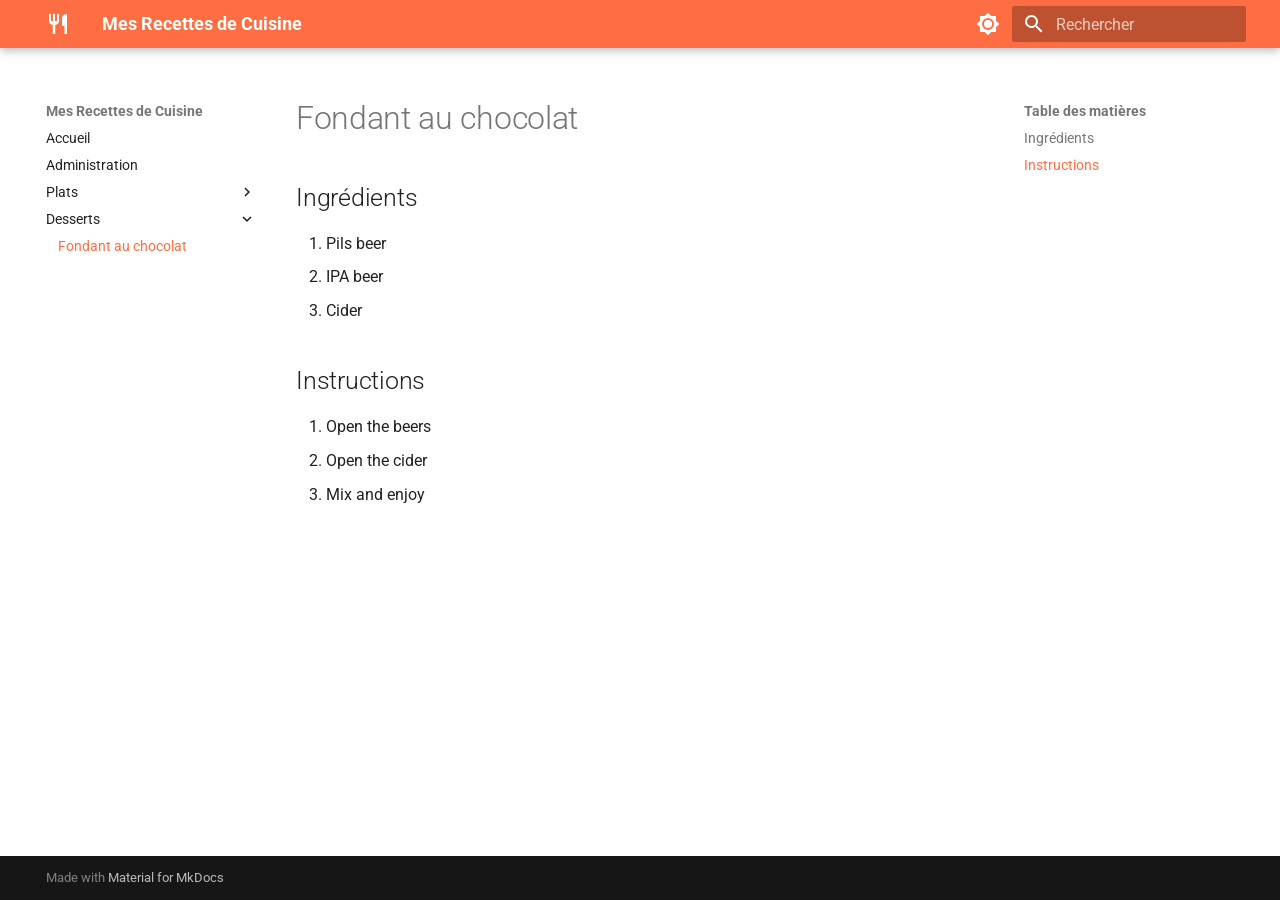
==== desserts/fondant/index.html @ 7e7dde34 "Deployed 4c33e9b with MkDocs version: 1.6.1" ====
<!doctype html>
<html lang="fr" class="no-js">
  <head>
    
      <meta charset="utf-8">
      <meta name="viewport" content="width=device-width,initial-scale=1">
      
      
      
      
        <link rel="prev" href="../../plats/poulet-curry/">
      
      
      
        
      
      
      <link rel="icon" href="../../assets/images/nomega_logo_small.png">
      <meta name="generator" content="mkdocs-1.6.1, mkdocs-material-9.7.1">
    
    
      
        <title>Fondant au chocolat - Mes Recettes de Cuisine</title>
      
    
    
      <link rel="stylesheet" href="../../assets/stylesheets/main.484c7ddc.min.css">
      
        
        <link rel="stylesheet" href="../../assets/stylesheets/palette.ab4e12ef.min.css">
      
      


    
    
      
    
    
      
        
        
        <link rel="preconnect" href="https://fonts.gstatic.com" crossorigin>
        <link rel="stylesheet" href="https://fonts.googleapis.com/css?family=Roboto:300,300i,400,400i,700,700i%7CRoboto+Mono:400,400i,700,700i&display=fallback">
        <style>:root{--md-text-font:"Roboto";--md-code-font:"Roboto Mono"}</style>
      
    
    
    <script>__md_scope=new URL("../..",location),__md_hash=e=>[...e].reduce(((e,_)=>(e<<5)-e+_.charCodeAt(0)),0),__md_get=(e,_=localStorage,t=__md_scope)=>JSON.parse(_.getItem(t.pathname+"."+e)),__md_set=(e,_,t=localStorage,a=__md_scope)=>{try{t.setItem(a.pathname+"."+e,JSON.stringify(_))}catch(e){}}</script>
    
      

    
    
  <link rel="apple-touch-icon" href="../../assets/images/nomega_logo_small.png">

  </head>
  
  
    
    
      
    
    
    
    
    <body dir="ltr" data-md-color-scheme="default" data-md-color-primary="deep-orange" data-md-color-accent="orange">
  
    
    <input class="md-toggle" data-md-toggle="drawer" type="checkbox" id="__drawer" autocomplete="off">
    <input class="md-toggle" data-md-toggle="search" type="checkbox" id="__search" autocomplete="off">
    <label class="md-overlay" for="__drawer"></label>
    <div data-md-component="skip">
      
        
        <a href="#fondant-au-chocolat" class="md-skip">
          Aller au contenu
        </a>
      
    </div>
    <div data-md-component="announce">
      
    </div>
    
    
      

  

<header class="md-header md-header--shadow" data-md-component="header">
  <nav class="md-header__inner md-grid" aria-label="En-tête">
    <a href="../.." title="Mes Recettes de Cuisine" class="md-header__button md-logo" aria-label="Mes Recettes de Cuisine" data-md-component="logo">
      
  
  <svg xmlns="http://www.w3.org/2000/svg" viewBox="0 0 24 24"><path d="M11 9H9V2H7v7H5V2H3v7c0 2.12 1.66 3.84 3.75 3.97V22h2.5v-9.03C11.34 12.84 13 11.12 13 9V2h-2zm5-3v8h2.5v8H21V2c-2.76 0-5 2.24-5 4"/></svg>

    </a>
    <label class="md-header__button md-icon" for="__drawer">
      
      <svg xmlns="http://www.w3.org/2000/svg" viewBox="0 0 24 24"><path d="M3 6h18v2H3zm0 5h18v2H3zm0 5h18v2H3z"/></svg>
    </label>
    <div class="md-header__title" data-md-component="header-title">
      <div class="md-header__ellipsis">
        <div class="md-header__topic">
          <span class="md-ellipsis">
            Mes Recettes de Cuisine
          </span>
        </div>
        <div class="md-header__topic" data-md-component="header-topic">
          <span class="md-ellipsis">
            
              Fondant au chocolat
            
          </span>
        </div>
      </div>
    </div>
    
      
        <form class="md-header__option" data-md-component="palette">
  
    
    
    
    <input class="md-option" data-md-color-media="(prefers-color-scheme: light)" data-md-color-scheme="default" data-md-color-primary="deep-orange" data-md-color-accent="orange"  aria-label="Passer au mode sombre"  type="radio" name="__palette" id="__palette_0">
    
      <label class="md-header__button md-icon" title="Passer au mode sombre" for="__palette_1" hidden>
        <svg xmlns="http://www.w3.org/2000/svg" viewBox="0 0 24 24"><path d="M12 8a4 4 0 0 0-4 4 4 4 0 0 0 4 4 4 4 0 0 0 4-4 4 4 0 0 0-4-4m0 10a6 6 0 0 1-6-6 6 6 0 0 1 6-6 6 6 0 0 1 6 6 6 6 0 0 1-6 6m8-9.31V4h-4.69L12 .69 8.69 4H4v4.69L.69 12 4 15.31V20h4.69L12 23.31 15.31 20H20v-4.69L23.31 12z"/></svg>
      </label>
    
  
    
    
    
    <input class="md-option" data-md-color-media="(prefers-color-scheme: dark)" data-md-color-scheme="slate" data-md-color-primary="deep-orange" data-md-color-accent="orange"  aria-label="Passer au mode clair"  type="radio" name="__palette" id="__palette_1">
    
      <label class="md-header__button md-icon" title="Passer au mode clair" for="__palette_0" hidden>
        <svg xmlns="http://www.w3.org/2000/svg" viewBox="0 0 24 24"><path d="M12 18c-.89 0-1.74-.2-2.5-.55C11.56 16.5 13 14.42 13 12s-1.44-4.5-3.5-5.45C10.26 6.2 11.11 6 12 6a6 6 0 0 1 6 6 6 6 0 0 1-6 6m8-9.31V4h-4.69L12 .69 8.69 4H4v4.69L.69 12 4 15.31V20h4.69L12 23.31 15.31 20H20v-4.69L23.31 12z"/></svg>
      </label>
    
  
</form>
      
    
    
      <script>var palette=__md_get("__palette");if(palette&&palette.color){if("(prefers-color-scheme)"===palette.color.media){var media=matchMedia("(prefers-color-scheme: light)"),input=document.querySelector(media.matches?"[data-md-color-media='(prefers-color-scheme: light)']":"[data-md-color-media='(prefers-color-scheme: dark)']");palette.color.media=input.getAttribute("data-md-color-media"),palette.color.scheme=input.getAttribute("data-md-color-scheme"),palette.color.primary=input.getAttribute("data-md-color-primary"),palette.color.accent=input.getAttribute("data-md-color-accent")}for(var[key,value]of Object.entries(palette.color))document.body.setAttribute("data-md-color-"+key,value)}</script>
    
    
    
      
      
        <label class="md-header__button md-icon" for="__search">
          
          <svg xmlns="http://www.w3.org/2000/svg" viewBox="0 0 24 24"><path d="M9.5 3A6.5 6.5 0 0 1 16 9.5c0 1.61-.59 3.09-1.56 4.23l.27.27h.79l5 5-1.5 1.5-5-5v-.79l-.27-.27A6.52 6.52 0 0 1 9.5 16 6.5 6.5 0 0 1 3 9.5 6.5 6.5 0 0 1 9.5 3m0 2C7 5 5 7 5 9.5S7 14 9.5 14 14 12 14 9.5 12 5 9.5 5"/></svg>
        </label>
        <div class="md-search" data-md-component="search" role="dialog">
  <label class="md-search__overlay" for="__search"></label>
  <div class="md-search__inner" role="search">
    <form class="md-search__form" name="search">
      <input type="text" class="md-search__input" name="query" aria-label="Rechercher" placeholder="Rechercher" autocapitalize="off" autocorrect="off" autocomplete="off" spellcheck="false" data-md-component="search-query" required>
      <label class="md-search__icon md-icon" for="__search">
        
        <svg xmlns="http://www.w3.org/2000/svg" viewBox="0 0 24 24"><path d="M9.5 3A6.5 6.5 0 0 1 16 9.5c0 1.61-.59 3.09-1.56 4.23l.27.27h.79l5 5-1.5 1.5-5-5v-.79l-.27-.27A6.52 6.52 0 0 1 9.5 16 6.5 6.5 0 0 1 3 9.5 6.5 6.5 0 0 1 9.5 3m0 2C7 5 5 7 5 9.5S7 14 9.5 14 14 12 14 9.5 12 5 9.5 5"/></svg>
        
        <svg xmlns="http://www.w3.org/2000/svg" viewBox="0 0 24 24"><path d="M20 11v2H8l5.5 5.5-1.42 1.42L4.16 12l7.92-7.92L13.5 5.5 8 11z"/></svg>
      </label>
      <nav class="md-search__options" aria-label="Recherche">
        
        <button type="reset" class="md-search__icon md-icon" title="Effacer" aria-label="Effacer" tabindex="-1">
          
          <svg xmlns="http://www.w3.org/2000/svg" viewBox="0 0 24 24"><path d="M19 6.41 17.59 5 12 10.59 6.41 5 5 6.41 10.59 12 5 17.59 6.41 19 12 13.41 17.59 19 19 17.59 13.41 12z"/></svg>
        </button>
      </nav>
      
    </form>
    <div class="md-search__output">
      <div class="md-search__scrollwrap" tabindex="0" data-md-scrollfix>
        <div class="md-search-result" data-md-component="search-result">
          <div class="md-search-result__meta">
            Initialisation de la recherche
          </div>
          <ol class="md-search-result__list" role="presentation"></ol>
        </div>
      </div>
    </div>
  </div>
</div>
      
    
    
  </nav>
  
</header>
    
    <div class="md-container" data-md-component="container">
      
      
        
          
        
      
      <main class="md-main" data-md-component="main">
        <div class="md-main__inner md-grid">
          
            
              
              <div class="md-sidebar md-sidebar--primary" data-md-component="sidebar" data-md-type="navigation" >
                <div class="md-sidebar__scrollwrap">
                  <div class="md-sidebar__inner">
                    



<nav class="md-nav md-nav--primary" aria-label="Navigation" data-md-level="0">
  <label class="md-nav__title" for="__drawer">
    <a href="../.." title="Mes Recettes de Cuisine" class="md-nav__button md-logo" aria-label="Mes Recettes de Cuisine" data-md-component="logo">
      
  
  <svg xmlns="http://www.w3.org/2000/svg" viewBox="0 0 24 24"><path d="M11 9H9V2H7v7H5V2H3v7c0 2.12 1.66 3.84 3.75 3.97V22h2.5v-9.03C11.34 12.84 13 11.12 13 9V2h-2zm5-3v8h2.5v8H21V2c-2.76 0-5 2.24-5 4"/></svg>

    </a>
    Mes Recettes de Cuisine
  </label>
  
  <ul class="md-nav__list" data-md-scrollfix>
    
      
      
  
  
  
  
    <li class="md-nav__item">
      <a href="../.." class="md-nav__link">
        
  
  
  <span class="md-ellipsis">
    
  
    Accueil
  

    
  </span>
  
  

      </a>
    </li>
  

    
      
      
  
  
  
  
    <li class="md-nav__item">
      <a href="../../assets/admin/index.html" class="md-nav__link">
        
  
  
  <span class="md-ellipsis">
    
  
    Administration
  

    
  </span>
  
  

      </a>
    </li>
  

    
      
      
  
  
  
  
    
    
    
    
    
    <li class="md-nav__item md-nav__item--nested">
      
        
        
        <input class="md-nav__toggle md-toggle " type="checkbox" id="__nav_3" >
        
          
          <label class="md-nav__link" for="__nav_3" id="__nav_3_label" tabindex="0">
            
  
  
  <span class="md-ellipsis">
    
  
    Plats
  

    
  </span>
  
  

            <span class="md-nav__icon md-icon"></span>
          </label>
        
        <nav class="md-nav" data-md-level="1" aria-labelledby="__nav_3_label" aria-expanded="false">
          <label class="md-nav__title" for="__nav_3">
            <span class="md-nav__icon md-icon"></span>
            
  
    Plats
  

          </label>
          <ul class="md-nav__list" data-md-scrollfix>
            
              
                
  
  
  
  
    <li class="md-nav__item">
      <a href="../../plats/poulet-curry/" class="md-nav__link">
        
  
  
  <span class="md-ellipsis">
    
  
    Poulet au curry
  

    
  </span>
  
  

      </a>
    </li>
  

              
            
          </ul>
        </nav>
      
    </li>
  

    
      
      
  
  
    
  
  
  
    
    
    
    
    
    <li class="md-nav__item md-nav__item--active md-nav__item--nested">
      
        
        
        <input class="md-nav__toggle md-toggle " type="checkbox" id="__nav_4" checked>
        
          
          <label class="md-nav__link" for="__nav_4" id="__nav_4_label" tabindex="0">
            
  
  
  <span class="md-ellipsis">
    
  
    Desserts
  

    
  </span>
  
  

            <span class="md-nav__icon md-icon"></span>
          </label>
        
        <nav class="md-nav" data-md-level="1" aria-labelledby="__nav_4_label" aria-expanded="true">
          <label class="md-nav__title" for="__nav_4">
            <span class="md-nav__icon md-icon"></span>
            
  
    Desserts
  

          </label>
          <ul class="md-nav__list" data-md-scrollfix>
            
              
                
  
  
    
  
  
  
    <li class="md-nav__item md-nav__item--active">
      
      <input class="md-nav__toggle md-toggle" type="checkbox" id="__toc">
      
      
        
      
      
        <label class="md-nav__link md-nav__link--active" for="__toc">
          
  
  
  <span class="md-ellipsis">
    
  
    Fondant au chocolat
  

    
  </span>
  
  

          <span class="md-nav__icon md-icon"></span>
        </label>
      
      <a href="./" class="md-nav__link md-nav__link--active">
        
  
  
  <span class="md-ellipsis">
    
  
    Fondant au chocolat
  

    
  </span>
  
  

      </a>
      
        

<nav class="md-nav md-nav--secondary" aria-label="Table des matières">
  
  
  
    
  
  
    <label class="md-nav__title" for="__toc">
      <span class="md-nav__icon md-icon"></span>
      Table des matières
    </label>
    <ul class="md-nav__list" data-md-component="toc" data-md-scrollfix>
      
        <li class="md-nav__item">
  <a href="#ingredients" class="md-nav__link">
    <span class="md-ellipsis">
      
        Ingrédients
      
    </span>
  </a>
  
</li>
      
        <li class="md-nav__item">
  <a href="#instructions" class="md-nav__link">
    <span class="md-ellipsis">
      
        Instructions
      
    </span>
  </a>
  
</li>
      
    </ul>
  
</nav>
      
    </li>
  

              
            
          </ul>
        </nav>
      
    </li>
  

    
  </ul>
</nav>
                  </div>
                </div>
              </div>
            
            
              
              <div class="md-sidebar md-sidebar--secondary" data-md-component="sidebar" data-md-type="toc" >
                <div class="md-sidebar__scrollwrap">
                  <div class="md-sidebar__inner">
                    

<nav class="md-nav md-nav--secondary" aria-label="Table des matières">
  
  
  
    
  
  
    <label class="md-nav__title" for="__toc">
      <span class="md-nav__icon md-icon"></span>
      Table des matières
    </label>
    <ul class="md-nav__list" data-md-component="toc" data-md-scrollfix>
      
        <li class="md-nav__item">
  <a href="#ingredients" class="md-nav__link">
    <span class="md-ellipsis">
      
        Ingrédients
      
    </span>
  </a>
  
</li>
      
        <li class="md-nav__item">
  <a href="#instructions" class="md-nav__link">
    <span class="md-ellipsis">
      
        Instructions
      
    </span>
  </a>
  
</li>
      
    </ul>
  
</nav>
                  </div>
                </div>
              </div>
            
          
          
            <div class="md-content" data-md-component="content">
              
              <article class="md-content__inner md-typeset">
                
                  



<h1 id="fondant-au-chocolat">Fondant au chocolat</h1>
<h2 id="ingredients">Ingrédients</h2>
<ol>
<li>Pils beer</li>
<li>IPA beer</li>
<li>Cider</li>
</ol>
<h2 id="instructions">Instructions</h2>
<ol>
<li>Open the beers</li>
<li>Open the cider</li>
<li>Mix and enjoy</li>
</ol>












                
              </article>
            </div>
          
          
<script>var target=document.getElementById(location.hash.slice(1));target&&target.name&&(target.checked=target.name.startsWith("__tabbed_"))</script>
        </div>
        
      </main>
      
        <footer class="md-footer">
  
  <div class="md-footer-meta md-typeset">
    <div class="md-footer-meta__inner md-grid">
      <div class="md-copyright">
  
  
    Made with
    <a href="https://squidfunk.github.io/mkdocs-material/" target="_blank" rel="noopener">
      Material for MkDocs
    </a>
  
</div>
      
    </div>
  </div>
</footer>
      
    </div>
    <div class="md-dialog" data-md-component="dialog">
      <div class="md-dialog__inner md-typeset"></div>
    </div>
    
    
    
      
      
      <script id="__config" type="application/json">{"annotate": null, "base": "../..", "features": [], "search": "../../assets/javascripts/workers/search.2c215733.min.js", "tags": null, "translations": {"clipboard.copied": "Copi\u00e9 dans le presse-papier", "clipboard.copy": "Copier dans le presse-papier", "search.result.more.one": "1 de plus sur cette page", "search.result.more.other": "# de plus sur cette page", "search.result.none": "Aucun document trouv\u00e9", "search.result.one": "1 document trouv\u00e9", "search.result.other": "# documents trouv\u00e9s", "search.result.placeholder": "Taper pour d\u00e9marrer la recherche", "search.result.term.missing": "Non trouv\u00e9", "select.version": "S\u00e9lectionner la version"}, "version": null}</script>
    
    
      <script src="../../assets/javascripts/bundle.79ae519e.min.js"></script>
      
    
  </body>
</html>
---- assets/stylesheets/main.484c7ddc.min.css ----
@charset "UTF-8";html{-webkit-text-size-adjust:none;-moz-text-size-adjust:none;text-size-adjust:none;box-sizing:border-box}*,:after,:before{box-sizing:inherit}@media (prefers-reduced-motion){*,:after,:before{transition:none!important}}body{margin:0}a,button,input,label{-webkit-tap-highlight-color:transparent}a{color:inherit;text-decoration:none}hr{border:0;box-sizing:initial;display:block;height:.05rem;overflow:visible;padding:0}small{font-size:80%}sub,sup{line-height:1em}img{border-style:none}table{border-collapse:initial;border-spacing:0}td,th{font-weight:400;vertical-align:top}button{background:#0000;border:0;font-family:inherit;font-size:inherit;margin:0;padding:0}input{border:0;outline:none}:root{--md-primary-fg-color:#4051b5;--md-primary-fg-color--light:#5d6cc0;--md-primary-fg-color--dark:#303fa1;--md-primary-bg-color:#fff;--md-primary-bg-color--light:#ffffffb3;--md-accent-fg-color:#526cfe;--md-accent-fg-color--transparent:#526cfe1a;--md-accent-bg-color:#fff;--md-accent-bg-color--light:#ffffffb3}[data-md-color-scheme=default]{color-scheme:light}[data-md-color-scheme=default] img[src$="#gh-dark-mode-only"],[data-md-color-scheme=default] img[src$="#only-dark"]{display:none}:root,[data-md-color-scheme=default]{--md-hue:225deg;--md-default-fg-color:#000000de;--md-default-fg-color--light:#0000008a;--md-default-fg-color--lighter:#00000052;--md-default-fg-color--lightest:#00000012;--md-default-bg-color:#fff;--md-default-bg-color--light:#ffffffb3;--md-default-bg-color--lighter:#ffffff4d;--md-default-bg-color--lightest:#ffffff1f;--md-code-fg-color:#36464e;--md-code-bg-color:#f5f5f5;--md-code-bg-color--light:#f5f5f5b3;--md-code-bg-color--lighter:#f5f5f54d;--md-code-hl-color:#4287ff;--md-code-hl-color--light:#4287ff1a;--md-code-hl-number-color:#d52a2a;--md-code-hl-special-color:#db1457;--md-code-hl-function-color:#a846b9;--md-code-hl-constant-color:#6e59d9;--md-code-hl-keyword-color:#3f6ec6;--md-code-hl-string-color:#1c7d4d;--md-code-hl-name-color:var(--md-code-fg-color);--md-code-hl-operator-color:var(--md-default-fg-color--light);--md-code-hl-punctuation-color:var(--md-default-fg-color--light);--md-code-hl-comment-color:var(--md-default-fg-color--light);--md-code-hl-generic-color:var(--md-default-fg-color--light);--md-code-hl-variable-color:var(--md-default-fg-color--light);--md-typeset-color:var(--md-default-fg-color);--md-typeset-a-color:var(--md-primary-fg-color);--md-typeset-del-color:#f5503d26;--md-typeset-ins-color:#0bd57026;--md-typeset-kbd-color:#fafafa;--md-typeset-kbd-accent-color:#fff;--md-typeset-kbd-border-color:#b8b8b8;--md-typeset-mark-color:#ffff0080;--md-typeset-table-color:#0000001f;--md-typeset-table-color--light:rgba(0,0,0,.035);--md-admonition-fg-color:var(--md-default-fg-color);--md-admonition-bg-color:var(--md-default-bg-color);--md-warning-fg-color:#000000de;--md-warning-bg-color:#ff9;--md-footer-fg-color:#fff;--md-footer-fg-color--light:#ffffffb3;--md-footer-fg-color--lighter:#ffffff73;--md-footer-bg-color:#000000de;--md-footer-bg-color--dark:#00000052;--md-shadow-z1:0 0.2rem 0.5rem #0000000d,0 0 0.05rem #0000001a;--md-shadow-z2:0 0.2rem 0.5rem #0000001a,0 0 0.05rem #00000040;--md-shadow-z3:0 0.2rem 0.5rem #0003,0 0 0.05rem #00000059}.md-icon svg{fill:currentcolor;display:block;height:1.2rem;width:1.2rem}body{-webkit-font-smoothing:antialiased;-moz-osx-font-smoothing:grayscale;--md-text-font-family:var(--md-text-font,_),-apple-system,BlinkMacSystemFont,Helvetica,Arial,sans-serif;--md-code-font-family:var(--md-code-font,_),SFMono-Regular,Consolas,Menlo,monospace}aside,body,input{font-feature-settings:"kern","liga";color:var(--md-typeset-color);font-family:var(--md-text-font-family)}code,kbd,pre{font-feature-settings:"kern";font-family:var(--md-code-font-family)}:root{--md-typeset-table-sort-icon:url('data:image/svg+xml;charset=utf-8,<svg xmlns="http://www.w3.org/2000/svg" viewBox="0 0 24 24"><path d="m18 21-4-4h3V7h-3l4-4 4 4h-3v10h3M2 19v-2h10v2M2 13v-2h7v2M2 7V5h4v2z"/></svg>');--md-typeset-table-sort-icon--asc:url('data:image/svg+xml;charset=utf-8,<svg xmlns="http://www.w3.org/2000/svg" viewBox="0 0 24 24"><path d="M19 17h3l-4 4-4-4h3V3h2M2 17h10v2H2M6 5v2H2V5m0 6h7v2H2z"/></svg>');--md-typeset-table-sort-icon--desc:url('data:image/svg+xml;charset=utf-8,<svg xmlns="http://www.w3.org/2000/svg" viewBox="0 0 24 24"><path d="M19 7h3l-4-4-4 4h3v14h2M2 17h10v2H2M6 5v2H2V5m0 6h7v2H2z"/></svg>')}.md-typeset{-webkit-print-color-adjust:exact;color-adjust:exact;font-size:.8rem;line-height:1.6;overflow-wrap:break-word}@media print{.md-typeset{font-size:.68rem}}.md-typeset blockquote,.md-typeset dl,.md-typeset figure,.md-typeset ol,.md-typeset pre,.md-typeset ul{margin-bottom:1em;margin-top:1em}.md-typeset h1{color:var(--md-default-fg-color--light);font-size:2em;line-height:1.3;margin:0 0 1.25em}.md-typeset h1,.md-typeset h2{font-weight:300;letter-spacing:-.01em}.md-typeset h2{font-size:1.5625em;line-height:1.4;margin:1.6em 0 .64em}.md-typeset h3{font-size:1.25em;font-weight:400;letter-spacing:-.01em;line-height:1.5;margin:1.6em 0 .8em}.md-typeset h2+h3{margin-top:.8em}.md-typeset h4{font-weight:700;letter-spacing:-.01em;margin:1em 0}.md-typeset h5,.md-typeset h6{color:var(--md-default-fg-color--light);font-size:.8em;font-weight:700;letter-spacing:-.01em;margin:1.25em 0}.md-typeset h5{text-transform:uppercase}.md-typeset h5 code{text-transform:none}.md-typeset hr{border-bottom:.05rem solid var(--md-default-fg-color--lightest);display:flow-root;margin:1.5em 0}.md-typeset a{color:var(--md-typeset-a-color);word-break:break-word}.md-typeset a,.md-typeset a:before{transition:color 125ms}.md-typeset a:focus,.md-typeset a:hover{color:var(--md-accent-fg-color)}.md-typeset a:focus code,.md-typeset a:hover code{background-color:var(--md-accent-fg-color--transparent);color:var(--md-accent-fg-color)}.md-typeset a code{color:var(--md-typeset-a-color)}.md-typeset a.focus-visible{outline-color:var(--md-accent-fg-color);outline-offset:.2rem}.md-typeset code,.md-typeset kbd,.md-typeset pre{color:var(--md-code-fg-color);direction:ltr;font-variant-ligatures:none;transition:background-color 125ms}@media print{.md-typeset code,.md-typeset kbd,.md-typeset pre{white-space:pre-wrap}}.md-typeset code{background-color:var(--md-code-bg-color);border-radius:.1rem;-webkit-box-decoration-break:clone;box-decoration-break:clone;font-size:.85em;padding:0 .2941176471em;transition:color 125ms,background-color 125ms;word-break:break-word}.md-typeset code:not(.focus-visible){-webkit-tap-highlight-color:transparent;outline:none}.md-typeset pre{display:flow-root;line-height:1.4;position:relative}.md-typeset pre>code{-webkit-box-decoration-break:slice;box-decoration-break:slice;box-shadow:none;display:block;margin:0;outline-color:var(--md-accent-fg-color);overflow:auto;padding:.7720588235em 1.1764705882em;scrollbar-color:var(--md-default-fg-color--lighter) #0000;scrollbar-width:thin;touch-action:auto;word-break:normal}.md-typeset pre>code:hover{scrollbar-color:var(--md-accent-fg-color) #0000}.md-typeset pre>code::-webkit-scrollbar{height:.2rem;width:.2rem}.md-typeset pre>code::-webkit-scrollbar-thumb{background-color:var(--md-default-fg-color--lighter)}.md-typeset pre>code::-webkit-scrollbar-thumb:hover{background-color:var(--md-accent-fg-color)}.md-typeset kbd{background-color:var(--md-typeset-kbd-color);border-radius:.1rem;box-shadow:0 .1rem 0 .05rem var(--md-typeset-kbd-border-color),0 .1rem 0 var(--md-typeset-kbd-border-color),0 -.1rem .2rem var(--md-typeset-kbd-accent-color) inset;color:var(--md-default-fg-color);display:inline-block;font-size:.75em;padding:0 .6666666667em;vertical-align:text-top;word-break:break-word}.md-typeset mark{background-color:var(--md-typeset-mark-color);-webkit-box-decoration-break:clone;box-decoration-break:clone;color:inherit;word-break:break-word}.md-typeset abbr{cursor:help;text-decoration:none}.md-typeset [data-preview],.md-typeset abbr{border-bottom:.05rem dotted var(--md-default-fg-color--light)}.md-typeset small{opacity:.75}[dir=ltr] .md-typeset sub,[dir=ltr] .md-typeset sup{margin-left:.078125em}[dir=rtl] .md-typeset sub,[dir=rtl] .md-typeset sup{margin-right:.078125em}[dir=ltr] .md-typeset blockquote{padding-left:.6rem}[dir=rtl] .md-typeset blockquote{padding-right:.6rem}[dir=ltr] .md-typeset blockquote{border-left:.2rem solid var(--md-default-fg-color--lighter)}[dir=rtl] .md-typeset blockquote{border-right:.2rem solid var(--md-default-fg-color--lighter)}.md-typeset blockquote{color:var(--md-default-fg-color--light);margin-left:0;margin-right:0}.md-typeset ul{list-style-type:disc}.md-typeset ul[type]{list-style-type:revert-layer}[dir=ltr] .md-typeset ol,[dir=ltr] .md-typeset ul{margin-left:.625em}[dir=rtl] .md-typeset ol,[dir=rtl] .md-typeset ul{margin-right:.625em}.md-typeset ol,.md-typeset ul{padding:0}.md-typeset ol:not([hidden]),.md-typeset ul:not([hidden]){display:flow-root}.md-typeset ol ol,.md-typeset ul ol{list-style-type:lower-alpha}.md-typeset ol ol ol,.md-typeset ul ol ol{list-style-type:lower-roman}.md-typeset ol ol ol ol,.md-typeset ul ol ol ol{list-style-type:upper-alpha}.md-typeset ol ol ol ol ol,.md-typeset ul ol ol ol ol{list-style-type:upper-roman}.md-typeset ol[type],.md-typeset ul[type]{list-style-type:revert-layer}[dir=ltr] .md-typeset ol li,[dir=ltr] .md-typeset ul li{margin-left:1.25em}[dir=rtl] .md-typeset ol li,[dir=rtl] .md-typeset ul li{margin-right:1.25em}.md-typeset ol li,.md-typeset ul li{margin-bottom:.5em}.md-typeset ol li blockquote,.md-typeset ol li p,.md-typeset ul li blockquote,.md-typeset ul li p{margin:.5em 0}.md-typeset ol li:last-child,.md-typeset ul li:last-child{margin-bottom:0}[dir=ltr] .md-typeset ol li ol,[dir=ltr] .md-typeset ol li ul,[dir=ltr] .md-typeset ul li ol,[dir=ltr] .md-typeset ul li ul{margin-left:.625em}[dir=rtl] .md-typeset ol li ol,[dir=rtl] .md-typeset ol li ul,[dir=rtl] .md-typeset ul li ol,[dir=rtl] .md-typeset ul li ul{margin-right:.625em}.md-typeset ol li ol,.md-typeset ol li ul,.md-typeset ul li ol,.md-typeset ul li ul{margin-bottom:.5em;margin-top:.5em}[dir=ltr] .md-typeset dd{margin-left:1.875em}[dir=rtl] .md-typeset dd{margin-right:1.875em}.md-typeset dd{margin-bottom:1.5em;margin-top:1em}.md-typeset img,.md-typeset svg,.md-typeset video{height:auto;max-width:100%}.md-typeset img[align=left]{margin:1em 1em 1em 0}.md-typeset img[align=right]{margin:1em 0 1em 1em}.md-typeset img[align]:only-child{margin-top:0}.md-typeset figure{display:flow-root;margin:1em auto;max-width:100%;text-align:center;width:fit-content}.md-typeset figure img{display:block;margin:0 auto}.md-typeset figcaption{font-style:italic;margin:1em auto;max-width:24rem}.md-typeset iframe{max-width:100%}.md-typeset table:not([class]){background-color:var(--md-default-bg-color);border:.05rem solid var(--md-typeset-table-color);border-radius:.1rem;display:inline-block;font-size:.64rem;max-width:100%;overflow:auto;touch-action:auto}@media print{.md-typeset table:not([class]){display:table}}.md-typeset table:not([class])+*{margin-top:1.5em}.md-typeset table:not([class]) td>:first-child,.md-typeset table:not([class]) th>:first-child{margin-top:0}.md-typeset table:not([class]) td>:last-child,.md-typeset table:not([class]) th>:last-child{margin-bottom:0}.md-typeset table:not([class]) td:not([align]),.md-typeset table:not([class]) th:not([align]){text-align:left}[dir=rtl] .md-typeset table:not([class]) td:not([align]),[dir=rtl] .md-typeset table:not([class]) th:not([align]){text-align:right}.md-typeset table:not([class]) th{font-weight:700;min-width:5rem;padding:.9375em 1.25em;vertical-align:top}.md-typeset table:not([class]) td{border-top:.05rem solid var(--md-typeset-table-color);padding:.9375em 1.25em;vertical-align:top}.md-typeset table:not([class]) tbody tr{transition:background-color 125ms}.md-typeset table:not([class]) tbody tr:hover{background-color:var(--md-typeset-table-color--light);box-shadow:0 .05rem 0 var(--md-default-bg-color) inset}.md-typeset table:not([class]) a{word-break:normal}.md-typeset table th[role=columnheader]{cursor:pointer}[dir=ltr] .md-typeset table th[role=columnheader]:after{margin-left:.5em}[dir=rtl] .md-typeset table th[role=columnheader]:after{margin-right:.5em}.md-typeset table th[role=columnheader]:after{content:"";display:inline-block;height:1.2em;-webkit-mask-image:var(--md-typeset-table-sort-icon);mask-image:var(--md-typeset-table-sort-icon);-webkit-mask-repeat:no-repeat;mask-repeat:no-repeat;-webkit-mask-size:contain;mask-size:contain;transition:background-color 125ms;vertical-align:text-bottom;width:1.2em}.md-typeset table th[role=columnheader]:hover:after{background-color:var(--md-default-fg-color--lighter)}.md-typeset table th[role=columnheader][aria-sort=ascending]:after{background-color:var(--md-default-fg-color--light);-webkit-mask-image:var(--md-typeset-table-sort-icon--asc);mask-image:var(--md-typeset-table-sort-icon--asc)}.md-typeset table th[role=columnheader][aria-sort=descending]:after{background-color:var(--md-default-fg-color--light);-webkit-mask-image:var(--md-typeset-table-sort-icon--desc);mask-image:var(--md-typeset-table-sort-icon--desc)}.md-typeset__scrollwrap{margin:1em -.8rem;overflow-x:auto;touch-action:auto}.md-typeset__table{display:inline-block;margin-bottom:.5em;padding:0 .8rem}@media print{.md-typeset__table{display:block}}html .md-typeset__table table{display:table;margin:0;overflow:hidden;width:100%}@media screen and (max-width:44.984375em){.md-content__inner>pre{margin:1em -.8rem}.md-content__inner>pre code{border-radius:0}}.md-typeset .md-author{border-radius:100%;display:block;flex-shrink:0;height:1.6rem;overflow:hidden;position:relative;transition:color 125ms,transform 125ms;width:1.6rem}.md-typeset .md-author img{display:block}.md-typeset .md-author--more{background:var(--md-default-fg-color--lightest);color:var(--md-default-fg-color--lighter);font-size:.6rem;font-weight:700;line-height:1.6rem;text-align:center}.md-typeset .md-author--long{height:2.4rem;width:2.4rem}.md-typeset a.md-author{transform:scale(1)}.md-typeset a.md-author img{border-radius:100%;filter:grayscale(100%) opacity(75%);transition:filter 125ms}.md-typeset a.md-author:focus,.md-typeset a.md-author:hover{transform:scale(1.1);z-index:1}.md-typeset a.md-author:focus img,.md-typeset a.md-author:hover img{filter:grayscale(0)}.md-banner{background-color:var(--md-footer-bg-color);color:var(--md-footer-fg-color);overflow:auto}@media print{.md-banner{display:none}}.md-banner--warning{background-color:var(--md-warning-bg-color);color:var(--md-warning-fg-color)}.md-banner__inner{font-size:.7rem;margin:.6rem auto;padding:0 .8rem}[dir=ltr] .md-banner__button{float:right}[dir=rtl] .md-banner__button{float:left}.md-banner__button{color:inherit;cursor:pointer;transition:opacity .25s}.no-js .md-banner__button{display:none}.md-banner__button:hover{opacity:.7}html{font-size:125%;height:100%;overflow-x:hidden}@media screen and (min-width:100em){html{font-size:137.5%}}@media screen and (min-width:125em){html{font-size:150%}}body{background-color:var(--md-default-bg-color);display:flex;flex-direction:column;font-size:.5rem;min-height:100%;position:relative;width:100%}@media print{body{display:block}}@media screen and (max-width:59.984375em){body[data-md-scrolllock]{position:fixed}}.md-grid{margin-left:auto;margin-right:auto;max-width:61rem}.md-container{display:flex;flex-direction:column;flex-grow:1}@media print{.md-container{display:block}}.md-main{flex-grow:1}.md-main__inner{display:flex;height:100%;margin-top:1.5rem}.md-ellipsis{overflow:hidden;text-overflow:ellipsis}.md-toggle{display:none}.md-option{height:0;opacity:0;position:absolute;width:0}.md-option:checked+label:not([hidden]){display:block}.md-option.focus-visible+label{outline-color:var(--md-accent-fg-color);outline-style:auto}.md-skip{background-color:var(--md-default-fg-color);border-radius:.1rem;color:var(--md-default-bg-color);font-size:.64rem;margin:.5rem;opacity:0;outline-color:var(--md-accent-fg-color);padding:.3rem .5rem;position:fixed;transform:translateY(.4rem);z-index:-1}.md-skip:focus{opacity:1;transform:translateY(0);transition:transform .25s cubic-bezier(.4,0,.2,1),opacity 175ms 75ms;z-index:10}@page{margin:25mm}:root{--md-clipboard-icon:url('data:image/svg+xml;charset=utf-8,<svg xmlns="http://www.w3.org/2000/svg" viewBox="0 0 24 24"><path d="M19 21H8V7h11m0-2H8a2 2 0 0 0-2 2v14a2 2 0 0 0 2 2h11a2 2 0 0 0 2-2V7a2 2 0 0 0-2-2m-3-4H4a2 2 0 0 0-2 2v14h2V3h12z"/></svg>')}.md-clipboard{border-radius:.1rem;color:var(--md-default-fg-color--lightest);cursor:pointer;height:1.5em;outline-color:var(--md-accent-fg-color);outline-offset:.1rem;transition:color .25s;width:1.5em;z-index:1}@media print{.md-clipboard{display:none}}.md-clipboard:not(.focus-visible){-webkit-tap-highlight-color:transparent;outline:none}:hover>.md-clipboard{color:var(--md-default-fg-color--light)}.md-clipboard:focus,.md-clipboard:hover{color:var(--md-accent-fg-color)}.md-clipboard:after{background-color:currentcolor;content:"";display:block;height:1.125em;margin:0 auto;-webkit-mask-image:var(--md-clipboard-icon);mask-image:var(--md-clipboard-icon);-webkit-mask-position:center;mask-position:center;-webkit-mask-repeat:no-repeat;mask-repeat:no-repeat;-webkit-mask-size:contain;mask-size:contain;width:1.125em}.md-clipboard--inline{cursor:pointer}.md-clipboard--inline code{transition:color .25s,background-color .25s}.md-clipboard--inline:focus code,.md-clipboard--inline:hover code{background-color:var(--md-accent-fg-color--transparent);color:var(--md-accent-fg-color)}:root{--md-code-select-icon:url('data:image/svg+xml;charset=utf-8,<svg xmlns="http://www.w3.org/2000/svg" viewBox="0 0 24 24"><path d="M19 19h-4v2h4c1.1 0 2-.9 2-2v-4h-2m0-12h-4v2h4v4h2V5c0-1.1-.9-2-2-2M5 5h4V3H5c-1.1 0-2 .9-2 2v4h2m0 6H3v4c0 1.1.9 2 2 2h4v-2H5zm2-4h2v2H7zm4 0h2v2h-2zm4 0h2v2h-2zM7 7h2v2H7zm4 0h2v2h-2zm4 0h2v2h-2zm-8 8h2v2H7zm4 0h2v2h-2zm4 0h2v2h-2z"/></svg>');--md-code-copy-icon:url('data:image/svg+xml;charset=utf-8,<svg xmlns="http://www.w3.org/2000/svg" viewBox="0 0 24 24"><path d="M19 21H8V7h11m0-2H8a2 2 0 0 0-2 2v14a2 2 0 0 0 2 2h11a2 2 0 0 0 2-2V7a2 2 0 0 0-2-2m-3-4H4a2 2 0 0 0-2 2v14h2V3h12z"/></svg>')}.md-typeset .md-code__content{display:grid}.md-code__nav{background-color:var(--md-code-bg-color--lighter);border-radius:.1rem;display:flex;gap:.2rem;padding:.2rem;position:absolute;right:.25em;top:.25em;transition:background-color .25s;z-index:1}:hover>.md-code__nav{background-color:var(--md-code-bg-color--light)}.md-code__button{color:var(--md-default-fg-color--lightest);cursor:pointer;display:block;height:1.5em;outline-color:var(--md-accent-fg-color);outline-offset:.1rem;transition:color .25s;width:1.5em}:hover>*>.md-code__button{color:var(--md-default-fg-color--light)}.md-code__button.focus-visible,.md-code__button:hover{color:var(--md-accent-fg-color)}.md-code__button--active{color:var(--md-default-fg-color)!important}.md-code__button:after{background-color:currentcolor;content:"";display:block;height:1.125em;margin:0 auto;-webkit-mask-position:center;mask-position:center;-webkit-mask-repeat:no-repeat;mask-repeat:no-repeat;-webkit-mask-size:contain;mask-size:contain;width:1.125em}.md-code__button[data-md-type=select]:after{-webkit-mask-image:var(--md-code-select-icon);mask-image:var(--md-code-select-icon)}.md-code__button[data-md-type=copy]:after{-webkit-mask-image:var(--md-code-copy-icon);mask-image:var(--md-code-copy-icon)}@keyframes consent{0%{opacity:0;transform:translateY(100%)}to{opacity:1;transform:translateY(0)}}@keyframes overlay{0%{opacity:0}to{opacity:1}}.md-consent__overlay{animation:overlay .25s both;-webkit-backdrop-filter:blur(.1rem);backdrop-filter:blur(.1rem);background-color:#0000008a;height:100%;opacity:1;position:fixed;top:0;width:100%;z-index:5}.md-consent__inner{animation:consent .5s cubic-bezier(.1,.7,.1,1) both;background-color:var(--md-default-bg-color);border:0;border-radius:.1rem;bottom:0;box-shadow:0 0 .2rem #0000001a,0 .2rem .4rem #0003;max-height:100%;overflow:auto;padding:0;position:fixed;width:100%;z-index:5}.md-consent__form{padding:.8rem}.md-consent__settings{display:none;margin:1em 0}input:checked+.md-consent__settings{display:block}.md-consent__controls{margin-bottom:.8rem}.md-typeset .md-consent__controls .md-button{display:inline}@media screen and (max-width:44.984375em){.md-typeset .md-consent__controls .md-button{display:block;margin-top:.4rem;text-align:center;width:100%}}.md-consent label{cursor:pointer}.md-content{flex-grow:1;min-width:0}.md-content__inner{margin:0 .8rem 1.2rem;padding-top:.6rem}@media screen and (min-width:76.25em){[dir=ltr] .md-sidebar--primary:not([hidden])~.md-content>.md-content__inner{margin-left:1.2rem}[dir=ltr] .md-sidebar--secondary:not([hidden])~.md-content>.md-content__inner,[dir=rtl] .md-sidebar--primary:not([hidden])~.md-content>.md-content__inner{margin-right:1.2rem}[dir=rtl] .md-sidebar--secondary:not([hidden])~.md-content>.md-content__inner{margin-left:1.2rem}}.md-content__inner:before{content:"";display:block;height:.4rem}.md-content__inner>:last-child{margin-bottom:0}[dir=ltr] .md-content__button{float:right}[dir=rtl] .md-content__button{float:left}[dir=ltr] .md-content__button{margin-left:.4rem}[dir=rtl] .md-content__button{margin-right:.4rem}.md-content__button{margin:.4rem 0;padding:0}@media print{.md-content__button{display:none}}.md-typeset .md-content__button{color:var(--md-default-fg-color--lighter)}.md-content__button svg{display:inline;vertical-align:top}[dir=rtl] .md-content__button svg{transform:scaleX(-1)}[dir=ltr] .md-dialog{right:.8rem}[dir=rtl] .md-dialog{left:.8rem}.md-dialog{background-color:var(--md-default-fg-color);border-radius:.1rem;bottom:.8rem;box-shadow:var(--md-shadow-z3);min-width:11.1rem;opacity:0;padding:.4rem .6rem;pointer-events:none;position:fixed;transform:translateY(100%);transition:transform 0ms .4s,opacity .4s;z-index:4}@media print{.md-dialog{display:none}}.md-dialog--active{opacity:1;pointer-events:auto;transform:translateY(0);transition:transform .4s cubic-bezier(.075,.85,.175,1),opacity .4s}.md-dialog__inner{color:var(--md-default-bg-color);font-size:.7rem}.md-feedback{margin:2em 0 1em;text-align:center}.md-feedback fieldset{border:none;margin:0;padding:0}.md-feedback__title{font-weight:700;margin:1em auto}.md-feedback__inner{position:relative}.md-feedback__list{display:flex;flex-wrap:wrap;place-content:baseline center;position:relative}.md-feedback__list:hover .md-icon:not(:disabled){color:var(--md-default-fg-color--lighter)}:disabled .md-feedback__list{min-height:1.8rem}.md-feedback__icon{color:var(--md-default-fg-color--light);cursor:pointer;flex-shrink:0;margin:0 .1rem;transition:color 125ms}.md-feedback__icon:not(:disabled).md-icon:hover{color:var(--md-accent-fg-color)}.md-feedback__icon:disabled{color:var(--md-default-fg-color--lightest);pointer-events:none}.md-feedback__note{opacity:0;position:relative;transform:translateY(.4rem);transition:transform .4s cubic-bezier(.1,.7,.1,1),opacity .15s}.md-feedback__note>*{margin:0 auto;max-width:16rem}:disabled .md-feedback__note{opacity:1;transform:translateY(0)}@media print{.md-feedback{display:none}}.md-footer{background-color:var(--md-footer-bg-color);color:var(--md-footer-fg-color)}@media print{.md-footer{display:none}}.md-footer__inner{justify-content:space-between;overflow:auto;padding:.2rem}.md-footer__inner:not([hidden]){display:flex}.md-footer__link{align-items:end;display:flex;flex-grow:0.01;margin-bottom:.4rem;margin-top:1rem;max-width:100%;outline-color:var(--md-accent-fg-color);overflow:hidden;transition:opacity .25s}.md-footer__link:focus,.md-footer__link:hover{opacity:.7}[dir=rtl] .md-footer__link svg{transform:scaleX(-1)}@media screen and (max-width:44.984375em){.md-footer__link--prev{flex-shrink:0}.md-footer__link--prev .md-footer__title{display:none}}[dir=ltr] .md-footer__link--next{margin-left:auto}[dir=rtl] .md-footer__link--next{margin-right:auto}.md-footer__link--next{text-align:right}[dir=rtl] .md-footer__link--next{text-align:left}.md-footer__title{flex-grow:1;font-size:.9rem;margin-bottom:.7rem;max-width:calc(100% - 2.4rem);padding:0 1rem;white-space:nowrap}.md-footer__button{margin:.2rem;padding:.4rem}.md-footer__direction{font-size:.64rem;opacity:.7}.md-footer-meta{background-color:var(--md-footer-bg-color--dark)}.md-footer-meta__inner{display:flex;flex-wrap:wrap;justify-content:space-between;padding:.2rem}html .md-footer-meta.md-typeset a{color:var(--md-footer-fg-color--light)}html .md-footer-meta.md-typeset a:focus,html .md-footer-meta.md-typeset a:hover{color:var(--md-footer-fg-color)}.md-copyright{color:var(--md-footer-fg-color--lighter);font-size:.64rem;margin:auto .6rem;padding:.4rem 0;width:100%}@media screen and (min-width:45em){.md-copyright{width:auto}}.md-copyright__highlight{color:var(--md-footer-fg-color--light)}.md-social{display:inline-flex;gap:.2rem;margin:0 .4rem;padding:.2rem 0 .6rem}@media screen and (min-width:45em){.md-social{padding:.6rem 0}}.md-social__link{display:inline-block;height:1.6rem;text-align:center;width:1.6rem}.md-social__link:before{line-height:1.9}.md-social__link svg{fill:currentcolor;max-height:.8rem;vertical-align:-25%}.md-typeset .md-button{border:.1rem solid;border-radius:.1rem;color:var(--md-primary-fg-color);cursor:pointer;display:inline-block;font-weight:700;padding:.625em 2em;transition:color 125ms,background-color 125ms,border-color 125ms}.md-typeset .md-button--primary{background-color:var(--md-primary-fg-color);border-color:var(--md-primary-fg-color);color:var(--md-primary-bg-color)}.md-typeset .md-button:focus,.md-typeset .md-button:hover{background-color:var(--md-accent-fg-color);border-color:var(--md-accent-fg-color);color:var(--md-accent-bg-color)}[dir=ltr] .md-typeset .md-input{border-top-left-radius:.1rem}[dir=ltr] .md-typeset .md-input,[dir=rtl] .md-typeset .md-input{border-top-right-radius:.1rem}[dir=rtl] .md-typeset .md-input{border-top-left-radius:.1rem}.md-typeset .md-input{border-bottom:.1rem solid var(--md-default-fg-color--lighter);box-shadow:var(--md-shadow-z1);font-size:.8rem;height:1.8rem;padding:0 .6rem;transition:border .25s,box-shadow .25s}.md-typeset .md-input:focus,.md-typeset .md-input:hover{border-bottom-color:var(--md-accent-fg-color);box-shadow:var(--md-shadow-z2)}.md-typeset .md-input--stretch{width:100%}.md-header{background-color:var(--md-primary-fg-color);box-shadow:0 0 .2rem #0000,0 .2rem .4rem #0000;color:var(--md-primary-bg-color);display:block;left:0;position:sticky;right:0;top:0;z-index:4}@media print{.md-header{display:none}}.md-header[hidden]{transform:translateY(-100%);transition:transform .25s cubic-bezier(.8,0,.6,1),box-shadow .25s}.md-header--shadow{box-shadow:0 0 .2rem #0000001a,0 .2rem .4rem #0003;transition:transform .25s cubic-bezier(.1,.7,.1,1),box-shadow .25s}.md-header__inner{align-items:center;display:flex;padding:0 .2rem}.md-header__button{color:currentcolor;cursor:pointer;margin:.2rem;outline-color:var(--md-accent-fg-color);padding:.4rem;position:relative;transition:opacity .25s;vertical-align:middle;z-index:1}.md-header__button:hover{opacity:.7}.md-header__button:not([hidden]){display:inline-block}.md-header__button:not(.focus-visible){-webkit-tap-highlight-color:transparent;outline:none}.md-header__button.md-logo{margin:.2rem;padding:.4rem}@media screen and (max-width:76.234375em){.md-header__button.md-logo{display:none}}.md-header__button.md-logo img,.md-header__button.md-logo svg{fill:currentcolor;display:block;height:1.2rem;width:auto}@media screen and (min-width:60em){.md-header__button[for=__search]{display:none}}.no-js .md-header__button[for=__search]{display:none}[dir=rtl] .md-header__button[for=__search] svg{transform:scaleX(-1)}@media screen and (min-width:76.25em){.md-header__button[for=__drawer]{display:none}}.md-header__topic{display:flex;max-width:100%;position:absolute;transition:transform .4s cubic-bezier(.1,.7,.1,1),opacity .15s;white-space:nowrap}.md-header__topic+.md-header__topic{opacity:0;pointer-events:none;transform:translateX(1.25rem);transition:transform .4s cubic-bezier(1,.7,.1,.1),opacity .15s;z-index:-1}[dir=rtl] .md-header__topic+.md-header__topic{transform:translateX(-1.25rem)}.md-header__topic:first-child{font-weight:700}[dir=ltr] .md-header__title{margin-left:1rem;margin-right:.4rem}[dir=rtl] .md-header__title{margin-left:.4rem;margin-right:1rem}.md-header__title{flex-grow:1;font-size:.9rem;height:2.4rem;line-height:2.4rem}.md-header__title--active .md-header__topic{opacity:0;pointer-events:none;transform:translateX(-1.25rem);transition:transform .4s cubic-bezier(1,.7,.1,.1),opacity .15s;z-index:-1}[dir=rtl] .md-header__title--active .md-header__topic{transform:translateX(1.25rem)}.md-header__title--active .md-header__topic+.md-header__topic{opacity:1;pointer-events:auto;transform:translateX(0);transition:transform .4s cubic-bezier(.1,.7,.1,1),opacity .15s;z-index:0}.md-header__title>.md-header__ellipsis{height:100%;position:relative;width:100%}.md-header__option{display:flex;flex-shrink:0;max-width:100%;transition:max-width 0ms .25s,opacity .25s .25s;white-space:nowrap}[data-md-toggle=search]:checked~.md-header .md-header__option{max-width:0;opacity:0;transition:max-width 0ms,opacity 0ms}.md-header__option>input{bottom:0}.md-header__source{display:none}@media screen and (min-width:60em){[dir=ltr] .md-header__source{margin-left:1rem}[dir=rtl] .md-header__source{margin-right:1rem}.md-header__source{display:block;max-width:11.7rem;width:11.7rem}}@media screen and (min-width:76.25em){[dir=ltr] .md-header__source{margin-left:1.4rem}[dir=rtl] .md-header__source{margin-right:1.4rem}}.md-meta{color:var(--md-default-fg-color--light);font-size:.7rem;line-height:1.3}.md-meta__list{display:inline-flex;flex-wrap:wrap;list-style:none;margin:0;padding:0}.md-meta__item:not(:last-child):after{content:"·";margin-left:.2rem;margin-right:.2rem}.md-meta__link{color:var(--md-typeset-a-color)}.md-meta__link:focus,.md-meta__link:hover{color:var(--md-accent-fg-color)}.md-draft{background-color:#ff1744;border-radius:.125em;color:#fff;display:inline-block;font-weight:700;padding-left:.5714285714em;padding-right:.5714285714em}:root{--md-nav-icon--prev:url('data:image/svg+xml;charset=utf-8,<svg xmlns="http://www.w3.org/2000/svg" viewBox="0 0 24 24"><path d="M20 11v2H8l5.5 5.5-1.42 1.42L4.16 12l7.92-7.92L13.5 5.5 8 11z"/></svg>');--md-nav-icon--next:url('data:image/svg+xml;charset=utf-8,<svg xmlns="http://www.w3.org/2000/svg" viewBox="0 0 24 24"><path d="M8.59 16.58 13.17 12 8.59 7.41 10 6l6 6-6 6z"/></svg>');--md-toc-icon:url('data:image/svg+xml;charset=utf-8,<svg xmlns="http://www.w3.org/2000/svg" viewBox="0 0 24 24"><path d="M3 9h14V7H3zm0 4h14v-2H3zm0 4h14v-2H3zm16 0h2v-2h-2zm0-10v2h2V7zm0 6h2v-2h-2z"/></svg>')}.md-nav{font-size:.7rem;line-height:1.3}.md-nav__title{color:var(--md-default-fg-color--light);display:block;font-weight:700;overflow:hidden;padding:0 .6rem;text-overflow:ellipsis}.md-nav__title .md-nav__button{display:none}.md-nav__title .md-nav__button img{height:100%;width:auto}.md-nav__title .md-nav__button.md-logo img,.md-nav__title .md-nav__button.md-logo svg{fill:currentcolor;display:block;height:2.4rem;max-width:100%;object-fit:contain;width:auto}.md-nav__list{list-style:none;margin:0;padding:0}.md-nav__link{align-items:flex-start;display:flex;gap:.4rem;margin-top:.625em;scroll-snap-align:start;transition:color 125ms}.md-nav__link--passed,.md-nav__link--passed code{color:var(--md-default-fg-color--light)}.md-nav__item .md-nav__link--active,.md-nav__item .md-nav__link--active code{color:var(--md-typeset-a-color)}.md-nav__link .md-ellipsis{position:relative}.md-nav__link .md-ellipsis code{word-break:normal}[dir=ltr] .md-nav__link .md-icon:last-child{margin-left:auto}[dir=rtl] .md-nav__link .md-icon:last-child{margin-right:auto}.md-nav__link .md-typeset{font-size:.7rem;line-height:1.3}.md-nav__link svg{fill:currentcolor;flex-shrink:0;height:1.3em;position:relative}.md-nav__link[for]:focus,.md-nav__link[for]:hover,.md-nav__link[href]:focus,.md-nav__link[href]:hover{color:var(--md-accent-fg-color);cursor:pointer}.md-nav__link[for]:focus code,.md-nav__link[for]:hover code,.md-nav__link[href]:focus code,.md-nav__link[href]:hover code{background-color:var(--md-accent-fg-color--transparent);color:var(--md-accent-fg-color)}.md-nav__link.focus-visible{outline-color:var(--md-accent-fg-color);outline-offset:.2rem}.md-nav--primary .md-nav__link[for=__toc]{display:none}.md-nav--primary .md-nav__link[for=__toc] .md-icon:after{background-color:currentcolor;display:block;height:100%;-webkit-mask-image:var(--md-toc-icon);mask-image:var(--md-toc-icon);width:100%}.md-nav--primary .md-nav__link[for=__toc]~.md-nav{display:none}.md-nav__container>.md-nav__link{margin-top:0}.md-nav__container>.md-nav__link:first-child{flex-grow:1;min-width:0}.md-nav__icon{flex-shrink:0}.md-nav__source{display:none}@media screen and (max-width:76.234375em){.md-nav--primary,.md-nav--primary .md-nav{background-color:var(--md-default-bg-color);display:flex;flex-direction:column;height:100%;left:0;position:absolute;right:0;top:0;z-index:1}.md-nav--primary .md-nav__item,.md-nav--primary .md-nav__title{font-size:.8rem;line-height:1.5}.md-nav--primary .md-nav__title{background-color:var(--md-default-fg-color--lightest);color:var(--md-default-fg-color--light);cursor:pointer;height:5.6rem;line-height:2.4rem;padding:3rem .8rem .2rem;position:relative;white-space:nowrap}[dir=ltr] .md-nav--primary .md-nav__title .md-nav__icon{left:.4rem}[dir=rtl] .md-nav--primary .md-nav__title .md-nav__icon{right:.4rem}.md-nav--primary .md-nav__title .md-nav__icon{display:block;height:1.2rem;margin:.2rem;position:absolute;top:.4rem;width:1.2rem}.md-nav--primary .md-nav__title .md-nav__icon:after{background-color:currentcolor;content:"";display:block;height:100%;-webkit-mask-image:var(--md-nav-icon--prev);mask-image:var(--md-nav-icon--prev);-webkit-mask-position:center;mask-position:center;-webkit-mask-repeat:no-repeat;mask-repeat:no-repeat;-webkit-mask-size:contain;mask-size:contain;width:100%}.md-nav--primary .md-nav__title~.md-nav__list{background-color:var(--md-default-bg-color);box-shadow:0 .05rem 0 var(--md-default-fg-color--lightest) inset;overflow-y:auto;scroll-snap-type:y mandatory;touch-action:pan-y}.md-nav--primary .md-nav__title~.md-nav__list>:first-child{border-top:0}.md-nav--primary .md-nav__title[for=__drawer]{background-color:var(--md-primary-fg-color);color:var(--md-primary-bg-color);font-weight:700}.md-nav--primary .md-nav__title .md-logo{display:block;left:.2rem;margin:.2rem;padding:.4rem;position:absolute;right:.2rem;top:.2rem}.md-nav--primary .md-nav__list{flex:1}.md-nav--primary .md-nav__item{border-top:.05rem solid var(--md-default-fg-color--lightest)}.md-nav--primary .md-nav__item--active>.md-nav__link{color:var(--md-typeset-a-color)}.md-nav--primary .md-nav__item--active>.md-nav__link:focus,.md-nav--primary .md-nav__item--active>.md-nav__link:hover{color:var(--md-accent-fg-color)}.md-nav--primary .md-nav__link{margin-top:0;padding:.6rem .8rem}.md-nav--primary .md-nav__link svg{margin-top:.1em}.md-nav--primary .md-nav__link>.md-nav__link{padding:0}[dir=ltr] .md-nav--primary .md-nav__link .md-nav__icon{margin-right:-.2rem}[dir=rtl] .md-nav--primary .md-nav__link .md-nav__icon{margin-left:-.2rem}.md-nav--primary .md-nav__link .md-nav__icon{font-size:1.2rem;height:1.2rem;width:1.2rem}.md-nav--primary .md-nav__link .md-nav__icon:after{background-color:currentcolor;content:"";display:block;height:100%;-webkit-mask-image:var(--md-nav-icon--next);mask-image:var(--md-nav-icon--next);-webkit-mask-position:center;mask-position:center;-webkit-mask-repeat:no-repeat;mask-repeat:no-repeat;-webkit-mask-size:contain;mask-size:contain;width:100%}[dir=rtl] .md-nav--primary .md-nav__icon:after{transform:scale(-1)}.md-nav--primary .md-nav--secondary .md-nav{background-color:initial;position:static}[dir=ltr] .md-nav--primary .md-nav--secondary .md-nav .md-nav__link{padding-left:1.4rem}[dir=rtl] .md-nav--primary .md-nav--secondary .md-nav .md-nav__link{padding-right:1.4rem}[dir=ltr] .md-nav--primary .md-nav--secondary .md-nav .md-nav .md-nav__link{padding-left:2rem}[dir=rtl] .md-nav--primary .md-nav--secondary .md-nav .md-nav .md-nav__link{padding-right:2rem}[dir=ltr] .md-nav--primary .md-nav--secondary .md-nav .md-nav .md-nav .md-nav__link{padding-left:2.6rem}[dir=rtl] .md-nav--primary .md-nav--secondary .md-nav .md-nav .md-nav .md-nav__link{padding-right:2.6rem}[dir=ltr] .md-nav--primary .md-nav--secondary .md-nav .md-nav .md-nav .md-nav .md-nav__link{padding-left:3.2rem}[dir=rtl] .md-nav--primary .md-nav--secondary .md-nav .md-nav .md-nav .md-nav .md-nav__link{padding-right:3.2rem}.md-nav--secondary{background-color:initial}.md-nav__toggle~.md-nav{display:flex;opacity:0;transform:translateX(100%);transition:transform .25s cubic-bezier(.8,0,.6,1),opacity 125ms 50ms}[dir=rtl] .md-nav__toggle~.md-nav{transform:translateX(-100%)}.md-nav__toggle:checked~.md-nav{opacity:1;transform:translateX(0);transition:transform .25s cubic-bezier(.4,0,.2,1),opacity 125ms 125ms}.md-nav__toggle:checked~.md-nav>.md-nav__list{backface-visibility:hidden}}@media screen and (max-width:59.984375em){.md-nav--primary .md-nav__link[for=__toc]{display:flex}.md-nav--primary .md-nav__link[for=__toc] .md-icon:after{content:""}.md-nav--primary .md-nav__link[for=__toc]+.md-nav__link{display:none}.md-nav--primary .md-nav__link[for=__toc]~.md-nav{display:flex}.md-nav__source{background-color:var(--md-primary-fg-color--dark);color:var(--md-primary-bg-color);display:block;padding:0 .2rem}}@media screen and (min-width:60em) and (max-width:76.234375em){.md-nav--integrated .md-nav__link[for=__toc]{display:flex}.md-nav--integrated .md-nav__link[for=__toc] .md-icon:after{content:""}.md-nav--integrated .md-nav__link[for=__toc]+.md-nav__link{display:none}.md-nav--integrated .md-nav__link[for=__toc]~.md-nav{display:flex}}@media screen and (min-width:60em){.md-nav{margin-bottom:-.4rem}.md-nav--secondary .md-nav__title{background:var(--md-default-bg-color);box-shadow:0 0 .4rem .4rem var(--md-default-bg-color);position:sticky;top:0;z-index:1}.md-nav--secondary .md-nav__title[for=__toc]{scroll-snap-align:start}.md-nav--secondary .md-nav__title .md-nav__icon{display:none}[dir=ltr] .md-nav--secondary .md-nav__list{padding-left:.6rem}[dir=rtl] .md-nav--secondary .md-nav__list{padding-right:.6rem}.md-nav--secondary .md-nav__list{padding-bottom:.4rem}[dir=ltr] .md-nav--secondary .md-nav__item>.md-nav__link{margin-right:.4rem}[dir=rtl] .md-nav--secondary .md-nav__item>.md-nav__link{margin-left:.4rem}}@media screen and (min-width:76.25em){.md-nav{margin-bottom:-.4rem;transition:max-height .25s cubic-bezier(.86,0,.07,1)}.md-nav--primary .md-nav__title{background:var(--md-default-bg-color);box-shadow:0 0 .4rem .4rem var(--md-default-bg-color);position:sticky;top:0;z-index:1}.md-nav--primary .md-nav__title[for=__drawer]{scroll-snap-align:start}.md-nav--primary .md-nav__title .md-nav__icon{display:none}[dir=ltr] .md-nav--primary .md-nav__list{padding-left:.6rem}[dir=rtl] .md-nav--primary .md-nav__list{padding-right:.6rem}.md-nav--primary .md-nav__list{padding-bottom:.4rem}[dir=ltr] .md-nav--primary .md-nav__item>.md-nav__link{margin-right:.4rem}[dir=rtl] .md-nav--primary .md-nav__item>.md-nav__link{margin-left:.4rem}.md-nav__toggle~.md-nav{display:grid;grid-template-rows:minmax(.4rem,0fr);opacity:0;transition:grid-template-rows .25s cubic-bezier(.86,0,.07,1),opacity .25s,visibility 0ms .25s;visibility:collapse}.md-nav__toggle~.md-nav>.md-nav__list{overflow:hidden}.md-nav__toggle.md-toggle--indeterminate~.md-nav,.md-nav__toggle:checked~.md-nav{grid-template-rows:minmax(.4rem,1fr);opacity:1;transition:grid-template-rows .25s cubic-bezier(.86,0,.07,1),opacity .15s .1s,visibility 0ms;visibility:visible}.md-nav__toggle.md-toggle--indeterminate~.md-nav{transition:none}.md-nav__item--nested>.md-nav>.md-nav__title{display:none}.md-nav__item--section{display:block;margin:1.25em 0}.md-nav__item--section:last-child{margin-bottom:0}.md-nav__item--section>.md-nav__link{font-weight:700}.md-nav__item--section>.md-nav__link[for]{color:var(--md-default-fg-color--light)}.md-nav__item--section>.md-nav__link:not(.md-nav__container){pointer-events:none}.md-nav__item--section>.md-nav__link .md-icon,.md-nav__item--section>.md-nav__link>[for]{display:none}[dir=ltr] .md-nav__item--section>.md-nav{margin-left:-.6rem}[dir=rtl] .md-nav__item--section>.md-nav{margin-right:-.6rem}.md-nav__item--section>.md-nav{display:block;opacity:1;visibility:visible}.md-nav__item--section>.md-nav>.md-nav__list>.md-nav__item{padding:0}.md-nav__icon{border-radius:100%;height:.9rem;transition:background-color .25s;width:.9rem}.md-nav__icon:hover{background-color:var(--md-accent-fg-color--transparent)}.md-nav__icon:after{background-color:currentcolor;border-radius:100%;content:"";display:inline-block;height:100%;-webkit-mask-image:var(--md-nav-icon--next);mask-image:var(--md-nav-icon--next);-webkit-mask-position:center;mask-position:center;-webkit-mask-repeat:no-repeat;mask-repeat:no-repeat;-webkit-mask-size:contain;mask-size:contain;transition:transform .25s;vertical-align:-.1rem;width:100%}[dir=rtl] .md-nav__icon:after{transform:rotate(180deg)}.md-nav__item--nested .md-nav__toggle:checked~.md-nav__link .md-nav__icon:after,.md-nav__item--nested .md-toggle--indeterminate~.md-nav__link .md-nav__icon:after{transform:rotate(90deg)}.md-nav--lifted>.md-nav__list>.md-nav__item,.md-nav--lifted>.md-nav__title{display:none}.md-nav--lifted>.md-nav__list>.md-nav__item--active{display:block}.md-nav--lifted>.md-nav__list>.md-nav__item--active>.md-nav__link{background:var(--md-default-bg-color);box-shadow:0 0 .4rem .4rem var(--md-default-bg-color);margin-top:0;position:sticky;top:0;z-index:1}.md-nav--lifted>.md-nav__list>.md-nav__item--active>.md-nav__link:not(.md-nav__container){pointer-events:none}.md-nav--lifted>.md-nav__list>.md-nav__item--active.md-nav__item--section{margin:0}[dir=ltr] .md-nav--lifted>.md-nav__list>.md-nav__item>.md-nav:not(.md-nav--secondary){margin-left:-.6rem}[dir=rtl] .md-nav--lifted>.md-nav__list>.md-nav__item>.md-nav:not(.md-nav--secondary){margin-right:-.6rem}.md-nav--lifted>.md-nav__list>.md-nav__item>[for]{color:var(--md-default-fg-color--light)}.md-nav--lifted .md-nav[data-md-level="1"]{grid-template-rows:minmax(.4rem,1fr);opacity:1;visibility:visible}[dir=ltr] .md-nav--integrated>.md-nav__list>.md-nav__item--active .md-nav--secondary{border-left:.05rem solid var(--md-primary-fg-color)}[dir=rtl] .md-nav--integrated>.md-nav__list>.md-nav__item--active .md-nav--secondary{border-right:.05rem solid var(--md-primary-fg-color)}.md-nav--integrated>.md-nav__list>.md-nav__item--active .md-nav--secondary{display:block;margin-bottom:1.25em;opacity:1;visibility:visible}.md-nav--integrated>.md-nav__list>.md-nav__item--active .md-nav--secondary>.md-nav__list{overflow:visible;padding-bottom:0}.md-nav--integrated>.md-nav__list>.md-nav__item--active .md-nav--secondary>.md-nav__title{display:none}}.md-pagination{font-size:.8rem;font-weight:700;gap:.4rem}.md-pagination,.md-pagination>*{align-items:center;display:flex;justify-content:center}.md-pagination>*{border-radius:.2rem;height:1.8rem;min-width:1.8rem;text-align:center}.md-pagination__current{background-color:var(--md-default-fg-color--lightest);color:var(--md-default-fg-color--light)}.md-pagination__link{transition:color 125ms,background-color 125ms}.md-pagination__link:focus,.md-pagination__link:hover{background-color:var(--md-accent-fg-color--transparent);color:var(--md-accent-fg-color)}.md-pagination__link:focus svg,.md-pagination__link:hover svg{color:var(--md-accent-fg-color)}.md-pagination__link.focus-visible{outline-color:var(--md-accent-fg-color);outline-offset:.2rem}.md-pagination__link svg{fill:currentcolor;color:var(--md-default-fg-color--lighter);display:block;max-height:100%;width:1.2rem}:root{--md-path-icon:url('data:image/svg+xml;charset=utf-8,<svg xmlns="http://www.w3.org/2000/svg" viewBox="0 0 24 24"><path d="M8.59 16.58 13.17 12 8.59 7.41 10 6l6 6-6 6z"/></svg>')}.md-path{font-size:.7rem;margin:0 .8rem;overflow:auto;padding-top:1.2rem}.md-path:not([hidden]){display:block}@media screen and (min-width:76.25em){.md-path{margin:0 1.2rem}}.md-path__list{align-items:center;display:flex;gap:.2rem;list-style:none;margin:0;padding:0}.md-path__item:not(:first-child){display:inline-flex;gap:.2rem;white-space:nowrap}.md-path__item:not(:first-child):before{background-color:var(--md-default-fg-color--lighter);content:"";display:inline;height:.8rem;-webkit-mask-image:var(--md-path-icon);mask-image:var(--md-path-icon);width:.8rem}.md-path__link{align-items:center;color:var(--md-default-fg-color--light);display:flex}.md-path__link:focus,.md-path__link:hover{color:var(--md-accent-fg-color)}:root{--md-post-pin-icon:url('data:image/svg+xml;charset=utf-8,<svg xmlns="http://www.w3.org/2000/svg" viewBox="0 0 24 24"><path d="M16 12V4h1V2H7v2h1v8l-2 2v2h5.2v6h1.6v-6H18v-2z"/></svg>')}.md-post__back{border-bottom:.05rem solid var(--md-default-fg-color--lightest);margin-bottom:1.2rem;padding-bottom:1.2rem}@media screen and (max-width:76.234375em){.md-post__back{display:none}}[dir=rtl] .md-post__back svg{transform:scaleX(-1)}.md-post__authors{display:flex;flex-direction:column;gap:.6rem;margin:0 .6rem 1.2rem}.md-post .md-post__meta a{transition:color 125ms}.md-post .md-post__meta a:focus,.md-post .md-post__meta a:hover{color:var(--md-accent-fg-color)}.md-post__title{color:var(--md-default-fg-color--light);font-weight:700}.md-post--excerpt{margin-bottom:3.2rem}.md-post--excerpt .md-post__header{align-items:center;display:flex;gap:.6rem;min-height:1.6rem}.md-post--excerpt .md-post__authors{align-items:center;display:inline-flex;flex-direction:row;gap:.2rem;margin:0;min-height:2.4rem}[dir=ltr] .md-post--excerpt .md-post__meta .md-meta__list{margin-right:.4rem}[dir=rtl] .md-post--excerpt .md-post__meta .md-meta__list{margin-left:.4rem}.md-post--excerpt .md-post__content>:first-child{--md-scroll-margin:6rem;margin-top:0}.md-post>.md-nav--secondary{margin:1em 0}.md-pin{background:var(--md-default-fg-color--lightest);border-radius:1rem;margin-top:-.05rem;padding:.2rem}.md-pin:after{background-color:currentcolor;content:"";display:block;height:.6rem;margin:0 auto;-webkit-mask-image:var(--md-post-pin-icon);mask-image:var(--md-post-pin-icon);-webkit-mask-position:center;mask-position:center;-webkit-mask-repeat:no-repeat;mask-repeat:no-repeat;-webkit-mask-size:contain;mask-size:contain;width:.6rem}.md-profile{align-items:center;display:flex;font-size:.7rem;gap:.6rem;line-height:1.4;width:100%}.md-profile__description{flex-grow:1}.md-content--post{display:flex}@media screen and (max-width:76.234375em){.md-content--post{flex-flow:column-reverse}}.md-content--post>.md-content__inner{flex-grow:1;min-width:0}@media screen and (min-width:76.25em){[dir=ltr] .md-content--post>.md-content__inner{margin-left:1.2rem}[dir=rtl] .md-content--post>.md-content__inner{margin-right:1.2rem}}@media screen and (max-width:76.234375em){.md-sidebar.md-sidebar--post{padding:0;position:static;width:100%}.md-sidebar.md-sidebar--post .md-sidebar__scrollwrap{overflow:visible}.md-sidebar.md-sidebar--post .md-sidebar__inner{padding:0}.md-sidebar.md-sidebar--post .md-post__meta{margin-left:.6rem;margin-right:.6rem}.md-sidebar.md-sidebar--post .md-nav__item{border:none;display:inline}.md-sidebar.md-sidebar--post .md-nav__list{display:inline-flex;flex-wrap:wrap;gap:.6rem;padding-bottom:.6rem;padding-top:.6rem}.md-sidebar.md-sidebar--post .md-nav__link{padding:0}.md-sidebar.md-sidebar--post .md-nav{height:auto;margin-bottom:0;position:static}}:root{--md-progress-value:0;--md-progress-delay:400ms}.md-progress{background:var(--md-primary-bg-color);height:.075rem;opacity:min(clamp(0,var(--md-progress-value),1),clamp(0,100 - var(--md-progress-value),1));position:fixed;top:0;transform:scaleX(calc(var(--md-progress-value)*1%));transform-origin:left;transition:transform .5s cubic-bezier(.19,1,.22,1),opacity .25s var(--md-progress-delay);width:100%;z-index:4}:root{--md-search-result-icon:url('data:image/svg+xml;charset=utf-8,<svg xmlns="http://www.w3.org/2000/svg" viewBox="0 0 24 24"><path d="M14 2H6a2 2 0 0 0-2 2v16a2 2 0 0 0 2 2h7c-.41-.25-.8-.56-1.14-.9-.33-.33-.61-.7-.86-1.1H6V4h7v5h5v1.18c.71.16 1.39.43 2 .82V8zm6.31 16.9c1.33-2.11.69-4.9-1.4-6.22-2.11-1.33-4.91-.68-6.22 1.4-1.34 2.11-.69 4.89 1.4 6.22 1.46.93 3.32.93 4.79.02L22 23.39 23.39 22zm-3.81.1a2.5 2.5 0 0 1-2.5-2.5 2.5 2.5 0 0 1 2.5-2.5 2.5 2.5 0 0 1 2.5 2.5 2.5 2.5 0 0 1-2.5 2.5"/></svg>')}.md-search{position:relative}@media screen and (min-width:60em){.md-search{padding:.2rem 0}}.no-js .md-search{display:none}.md-search__overlay{opacity:0;z-index:1}@media screen and (max-width:59.984375em){[dir=ltr] .md-search__overlay{left:-2.2rem}[dir=rtl] .md-search__overlay{right:-2.2rem}.md-search__overlay{background-color:var(--md-default-bg-color);border-radius:1rem;height:2rem;overflow:hidden;pointer-events:none;position:absolute;top:-1rem;transform-origin:center;transition:transform .3s .1s,opacity .2s .2s;width:2rem}[data-md-toggle=search]:checked~.md-header .md-search__overlay{opacity:1;transition:transform .4s,opacity .1s}}@media screen and (min-width:60em){[dir=ltr] .md-search__overlay{left:0}[dir=rtl] .md-search__overlay{right:0}.md-search__overlay{background-color:#0000008a;cursor:pointer;height:0;position:fixed;top:0;transition:width 0ms .25s,height 0ms .25s,opacity .25s;width:0}[data-md-toggle=search]:checked~.md-header .md-search__overlay{height:200vh;opacity:1;transition:width 0ms,height 0ms,opacity .25s;width:100%}}@media screen and (max-width:29.984375em){[data-md-toggle=search]:checked~.md-header .md-search__overlay{transform:scale(45)}}@media screen and (min-width:30em) and (max-width:44.984375em){[data-md-toggle=search]:checked~.md-header .md-search__overlay{transform:scale(60)}}@media screen and (min-width:45em) and (max-width:59.984375em){[data-md-toggle=search]:checked~.md-header .md-search__overlay{transform:scale(75)}}.md-search__inner{backface-visibility:hidden}@media screen and (max-width:59.984375em){[dir=ltr] .md-search__inner{left:0}[dir=rtl] .md-search__inner{right:0}.md-search__inner{height:0;opacity:0;overflow:hidden;position:fixed;top:0;transform:translateX(5%);transition:width 0ms .3s,height 0ms .3s,transform .15s cubic-bezier(.4,0,.2,1) .15s,opacity .15s .15s;width:0;z-index:2}[dir=rtl] .md-search__inner{transform:translateX(-5%)}[data-md-toggle=search]:checked~.md-header .md-search__inner{height:100%;opacity:1;transform:translateX(0);transition:width 0ms 0ms,height 0ms 0ms,transform .15s cubic-bezier(.1,.7,.1,1) .15s,opacity .15s .15s;width:100%}}@media screen and (min-width:60em){[dir=ltr] .md-search__inner{float:right}[dir=rtl] .md-search__inner{float:left}.md-search__inner{padding:.1rem 0;position:relative;transition:width .25s cubic-bezier(.1,.7,.1,1);width:11.7rem}}@media screen and (min-width:60em) and (max-width:76.234375em){[data-md-toggle=search]:checked~.md-header .md-search__inner{width:23.4rem}}@media screen and (min-width:76.25em){[data-md-toggle=search]:checked~.md-header .md-search__inner{width:34.4rem}}.md-search__form{background-color:var(--md-default-bg-color);box-shadow:0 0 .6rem #0000;height:2.4rem;position:relative;transition:color .25s,background-color .25s;z-index:2}@media screen and (min-width:60em){.md-search__form{background-color:#00000042;border-radius:.1rem;height:1.8rem}.md-search__form:hover{background-color:#ffffff1f}}[data-md-toggle=search]:checked~.md-header .md-search__form{background-color:var(--md-default-bg-color);border-radius:.1rem .1rem 0 0;box-shadow:0 0 .6rem #00000012;color:var(--md-default-fg-color)}[dir=ltr] .md-search__input{padding-left:3.6rem;padding-right:2.2rem}[dir=rtl] .md-search__input{padding-left:2.2rem;padding-right:3.6rem}.md-search__input{background:#0000;font-size:.9rem;height:100%;position:relative;text-overflow:ellipsis;width:100%;z-index:2}.md-search__input::placeholder{transition:color .25s}.md-search__input::placeholder,.md-search__input~.md-search__icon{color:var(--md-default-fg-color--light)}.md-search__input::-ms-clear{display:none}@media screen and (max-width:59.984375em){.md-search__input{font-size:.9rem;height:2.4rem;width:100%}}@media screen and (min-width:60em){[dir=ltr] .md-search__input{padding-left:2.2rem}[dir=rtl] .md-search__input{padding-right:2.2rem}.md-search__input{color:inherit;font-size:.8rem}.md-search__input::placeholder{color:var(--md-primary-bg-color--light)}.md-search__input+.md-search__icon{color:var(--md-primary-bg-color)}[data-md-toggle=search]:checked~.md-header .md-search__input{text-overflow:clip}[data-md-toggle=search]:checked~.md-header .md-search__input+.md-search__icon{color:var(--md-default-fg-color--light)}[data-md-toggle=search]:checked~.md-header .md-search__input::placeholder{color:#0000}}.md-search__icon{cursor:pointer;display:inline-block;height:1.2rem;transition:color .25s,opacity .25s;width:1.2rem}.md-search__icon:hover{opacity:.7}[dir=ltr] .md-search__icon[for=__search]{left:.5rem}[dir=rtl] .md-search__icon[for=__search]{right:.5rem}.md-search__icon[for=__search]{position:absolute;top:.3rem;z-index:2}[dir=rtl] .md-search__icon[for=__search] svg{transform:scaleX(-1)}@media screen and (max-width:59.984375em){[dir=ltr] .md-search__icon[for=__search]{left:.8rem}[dir=rtl] .md-search__icon[for=__search]{right:.8rem}.md-search__icon[for=__search]{top:.6rem}.md-search__icon[for=__search] svg:first-child{display:none}}@media screen and (min-width:60em){.md-search__icon[for=__search]{pointer-events:none}.md-search__icon[for=__search] svg:last-child{display:none}}[dir=ltr] .md-search__options{right:.5rem}[dir=rtl] .md-search__options{left:.5rem}.md-search__options{pointer-events:none;position:absolute;top:.3rem;z-index:2}@media screen and (max-width:59.984375em){[dir=ltr] .md-search__options{right:.8rem}[dir=rtl] .md-search__options{left:.8rem}.md-search__options{top:.6rem}}[dir=ltr] .md-search__options>.md-icon{margin-left:.2rem}[dir=rtl] .md-search__options>.md-icon{margin-right:.2rem}.md-search__options>.md-icon{color:var(--md-default-fg-color--light);opacity:0;transform:scale(.75);transition:transform .15s cubic-bezier(.1,.7,.1,1),opacity .15s}.md-search__options>.md-icon:not(.focus-visible){-webkit-tap-highlight-color:transparent;outline:none}[data-md-toggle=search]:checked~.md-header .md-search__input:valid~.md-search__options>.md-icon{opacity:1;pointer-events:auto;transform:scale(1)}[data-md-toggle=search]:checked~.md-header .md-search__input:valid~.md-search__options>.md-icon:hover{opacity:.7}[dir=ltr] .md-search__suggest{padding-left:3.6rem;padding-right:2.2rem}[dir=rtl] .md-search__suggest{padding-left:2.2rem;padding-right:3.6rem}.md-search__suggest{align-items:center;color:var(--md-default-fg-color--lighter);display:flex;font-size:.9rem;height:100%;opacity:0;position:absolute;top:0;transition:opacity 50ms;white-space:nowrap;width:100%}@media screen and (min-width:60em){[dir=ltr] .md-search__suggest{padding-left:2.2rem}[dir=rtl] .md-search__suggest{padding-right:2.2rem}.md-search__suggest{font-size:.8rem}}[data-md-toggle=search]:checked~.md-header .md-search__suggest{opacity:1;transition:opacity .3s .1s}[dir=ltr] .md-search__output{border-bottom-left-radius:.1rem}[dir=ltr] .md-search__output,[dir=rtl] .md-search__output{border-bottom-right-radius:.1rem}[dir=rtl] .md-search__output{border-bottom-left-radius:.1rem}.md-search__output{overflow:hidden;position:absolute;width:100%;z-index:1}@media screen and (max-width:59.984375em){.md-search__output{bottom:0;top:2.4rem}}@media screen and (min-width:60em){.md-search__output{opacity:0;top:1.9rem;transition:opacity .4s}[data-md-toggle=search]:checked~.md-header .md-search__output{box-shadow:var(--md-shadow-z3);opacity:1}}.md-search__scrollwrap{backface-visibility:hidden;background-color:var(--md-default-bg-color);height:100%;overflow-y:auto;touch-action:pan-y}@media (-webkit-max-device-pixel-ratio:1),(max-resolution:1dppx){.md-search__scrollwrap{transform:translateZ(0)}}@media screen and (min-width:60em) and (max-width:76.234375em){.md-search__scrollwrap{width:23.4rem}}@media screen and (min-width:76.25em){.md-search__scrollwrap{width:34.4rem}}@media screen and (min-width:60em){.md-search__scrollwrap{max-height:0;scrollbar-color:var(--md-default-fg-color--lighter) #0000;scrollbar-width:thin}[data-md-toggle=search]:checked~.md-header .md-search__scrollwrap{max-height:75vh}.md-search__scrollwrap:hover{scrollbar-color:var(--md-accent-fg-color) #0000}.md-search__scrollwrap::-webkit-scrollbar{height:.2rem;width:.2rem}.md-search__scrollwrap::-webkit-scrollbar-thumb{background-color:var(--md-default-fg-color--lighter)}.md-search__scrollwrap::-webkit-scrollbar-thumb:hover{background-color:var(--md-accent-fg-color)}}.md-search-result{color:var(--md-default-fg-color);word-break:break-word}.md-search-result__meta{background-color:var(--md-default-fg-color--lightest);color:var(--md-default-fg-color--light);font-size:.64rem;line-height:1.8rem;padding:0 .8rem;scroll-snap-align:start}@media screen and (min-width:60em){[dir=ltr] .md-search-result__meta{padding-left:2.2rem}[dir=rtl] .md-search-result__meta{padding-right:2.2rem}}.md-search-result__list{list-style:none;margin:0;padding:0;-webkit-user-select:none;user-select:none}.md-search-result__item{box-shadow:0 -.05rem var(--md-default-fg-color--lightest)}.md-search-result__item:first-child{box-shadow:none}.md-search-result__link{display:block;outline:none;scroll-snap-align:start;transition:background-color .25s}.md-search-result__link:focus,.md-search-result__link:hover{background-color:var(--md-accent-fg-color--transparent)}.md-search-result__link:last-child p:last-child{margin-bottom:.6rem}.md-search-result__more>summary{cursor:pointer;display:block;outline:none;position:sticky;scroll-snap-align:start;top:0;z-index:1}.md-search-result__more>summary::marker{display:none}.md-search-result__more>summary::-webkit-details-marker{display:none}.md-search-result__more>summary>div{color:var(--md-typeset-a-color);font-size:.64rem;padding:.75em .8rem;transition:color .25s,background-color .25s}@media screen and (min-width:60em){[dir=ltr] .md-search-result__more>summary>div{padding-left:2.2rem}[dir=rtl] .md-search-result__more>summary>div{padding-right:2.2rem}}.md-search-result__more>summary:focus>div,.md-search-result__more>summary:hover>div{background-color:var(--md-accent-fg-color--transparent);color:var(--md-accent-fg-color)}.md-search-result__more[open]>summary{background-color:var(--md-default-bg-color)}.md-search-result__article{overflow:hidden;padding:0 .8rem;position:relative}@media screen and (min-width:60em){[dir=ltr] .md-search-result__article{padding-left:2.2rem}[dir=rtl] .md-search-result__article{padding-right:2.2rem}}[dir=ltr] .md-search-result__icon{left:0}[dir=rtl] .md-search-result__icon{right:0}.md-search-result__icon{color:var(--md-default-fg-color--light);height:1.2rem;margin:.5rem;position:absolute;width:1.2rem}@media screen and (max-width:59.984375em){.md-search-result__icon{display:none}}.md-search-result__icon:after{background-color:currentcolor;content:"";display:inline-block;height:100%;-webkit-mask-image:var(--md-search-result-icon);mask-image:var(--md-search-result-icon);-webkit-mask-position:center;mask-position:center;-webkit-mask-repeat:no-repeat;mask-repeat:no-repeat;-webkit-mask-size:contain;mask-size:contain;width:100%}[dir=rtl] .md-search-result__icon:after{transform:scaleX(-1)}.md-search-result .md-typeset{color:var(--md-default-fg-color--light);font-size:.64rem;line-height:1.6}.md-search-result .md-typeset h1{color:var(--md-default-fg-color);font-size:.8rem;font-weight:400;line-height:1.4;margin:.55rem 0}.md-search-result .md-typeset h1 mark{text-decoration:none}.md-search-result .md-typeset h2{color:var(--md-default-fg-color);font-size:.64rem;font-weight:700;line-height:1.6;margin:.5em 0}.md-search-result .md-typeset h2 mark{text-decoration:none}.md-search-result__terms{color:var(--md-default-fg-color);display:block;font-size:.64rem;font-style:italic;margin:.5em 0}.md-search-result mark{background-color:initial;color:var(--md-accent-fg-color);text-decoration:underline}.md-select{position:relative;z-index:1}.md-select__inner{background-color:var(--md-default-bg-color);border-radius:.1rem;box-shadow:var(--md-shadow-z2);color:var(--md-default-fg-color);left:50%;margin-top:.2rem;max-height:0;opacity:0;position:absolute;top:calc(100% - .2rem);transform:translate3d(-50%,.3rem,0);transition:transform .25s 375ms,opacity .25s .25s,max-height 0ms .5s}.md-select:focus-within .md-select__inner,.md-select:hover .md-select__inner{max-height:10rem;opacity:1;transform:translate3d(-50%,0,0);transition:transform .25s cubic-bezier(.1,.7,.1,1),opacity .25s,max-height 0ms}.md-select__inner:after{border-bottom:.2rem solid #0000;border-bottom-color:var(--md-default-bg-color);border-left:.2rem solid #0000;border-right:.2rem solid #0000;border-top:0;content:"";height:0;left:50%;margin-left:-.2rem;margin-top:-.2rem;position:absolute;top:0;width:0}.md-select__list{border-radius:.1rem;font-size:.8rem;list-style-type:none;margin:0;max-height:inherit;overflow:auto;padding:0}.md-select__item{line-height:1.8rem}[dir=ltr] .md-select__link{padding-left:.6rem;padding-right:1.2rem}[dir=rtl] .md-select__link{padding-left:1.2rem;padding-right:.6rem}.md-select__link{cursor:pointer;display:block;outline:none;scroll-snap-align:start;transition:background-color .25s,color .25s;width:100%}.md-select__link:focus,.md-select__link:hover{color:var(--md-accent-fg-color)}.md-select__link:focus{background-color:var(--md-default-fg-color--lightest)}.md-sidebar{align-self:flex-start;flex-shrink:0;padding:1.2rem 0;position:sticky;top:2.4rem;width:12.1rem}@media print{.md-sidebar{display:none}}@media screen and (max-width:76.234375em){[dir=ltr] .md-sidebar--primary{left:-12.1rem}[dir=rtl] .md-sidebar--primary{right:-12.1rem}.md-sidebar--primary{background-color:var(--md-default-bg-color);display:block;height:100%;position:fixed;top:0;transform:translateX(0);transition:transform .25s cubic-bezier(.4,0,.2,1),box-shadow .25s;width:12.1rem;z-index:5}[data-md-toggle=drawer]:checked~.md-container .md-sidebar--primary{box-shadow:var(--md-shadow-z3);transform:translateX(12.1rem)}[dir=rtl] [data-md-toggle=drawer]:checked~.md-container .md-sidebar--primary{transform:translateX(-12.1rem)}.md-sidebar--primary .md-sidebar__scrollwrap{bottom:0;left:0;margin:0;overflow:hidden;position:absolute;right:0;scroll-snap-type:none;top:0}}@media screen and (min-width:76.25em){.md-sidebar{height:0}.no-js .md-sidebar{height:auto}.md-header--lifted~.md-container .md-sidebar{top:4.8rem}}.md-sidebar--secondary{display:none;order:2}@media screen and (min-width:60em){.md-sidebar--secondary{height:0}.no-js .md-sidebar--secondary{height:auto}.md-sidebar--secondary:not([hidden]){display:block}.md-sidebar--secondary .md-sidebar__scrollwrap{touch-action:pan-y}}.md-sidebar__scrollwrap{backface-visibility:hidden;margin:0 .2rem;overflow-y:auto;scrollbar-color:var(--md-default-fg-color--lighter) #0000}@media screen and (min-width:60em){.md-sidebar__scrollwrap{scrollbar-gutter:stable;scrollbar-width:thin}}.md-sidebar__scrollwrap::-webkit-scrollbar{height:.2rem;width:.2rem}.md-sidebar__scrollwrap:focus-within,.md-sidebar__scrollwrap:hover{scrollbar-color:var(--md-accent-fg-color) #0000}.md-sidebar__scrollwrap:focus-within::-webkit-scrollbar-thumb,.md-sidebar__scrollwrap:hover::-webkit-scrollbar-thumb{background-color:var(--md-default-fg-color--lighter)}.md-sidebar__scrollwrap:focus-within::-webkit-scrollbar-thumb:hover,.md-sidebar__scrollwrap:hover::-webkit-scrollbar-thumb:hover{background-color:var(--md-accent-fg-color)}@supports selector(::-webkit-scrollbar){.md-sidebar__scrollwrap{scrollbar-gutter:auto}[dir=ltr] .md-sidebar__inner{padding-right:calc(100% - 11.5rem)}[dir=rtl] .md-sidebar__inner{padding-left:calc(100% - 11.5rem)}}@media screen and (max-width:76.234375em){.md-overlay{background-color:#0000008a;height:0;opacity:0;position:fixed;top:0;transition:width 0ms .25s,height 0ms .25s,opacity .25s;width:0;z-index:5}[data-md-toggle=drawer]:checked~.md-overlay{height:100%;opacity:1;transition:width 0ms,height 0ms,opacity .25s;width:100%}}@keyframes facts{0%{height:0}to{height:.65rem}}@keyframes fact{0%{opacity:0;transform:translateY(100%)}50%{opacity:0}to{opacity:1;transform:translateY(0)}}:root{--md-source-forks-icon:url('data:image/svg+xml;charset=utf-8,<svg xmlns="http://www.w3.org/2000/svg" viewBox="0 0 16 16"><path d="M5 5.372v.878c0 .414.336.75.75.75h4.5a.75.75 0 0 0 .75-.75v-.878a2.25 2.25 0 1 1 1.5 0v.878a2.25 2.25 0 0 1-2.25 2.25h-1.5v2.128a2.251 2.251 0 1 1-1.5 0V8.5h-1.5A2.25 2.25 0 0 1 3.5 6.25v-.878a2.25 2.25 0 1 1 1.5 0M5 3.25a.75.75 0 1 0-1.5 0 .75.75 0 0 0 1.5 0m6.75.75a.75.75 0 1 0 0-1.5.75.75 0 0 0 0 1.5m-3 8.75a.75.75 0 1 0-1.5 0 .75.75 0 0 0 1.5 0"/></svg>');--md-source-repositories-icon:url('data:image/svg+xml;charset=utf-8,<svg xmlns="http://www.w3.org/2000/svg" viewBox="0 0 16 16"><path d="M2 2.5A2.5 2.5 0 0 1 4.5 0h8.75a.75.75 0 0 1 .75.75v12.5a.75.75 0 0 1-.75.75h-2.5a.75.75 0 0 1 0-1.5h1.75v-2h-8a1 1 0 0 0-.714 1.7.75.75 0 1 1-1.072 1.05A2.5 2.5 0 0 1 2 11.5Zm10.5-1h-8a1 1 0 0 0-1 1v6.708A2.5 2.5 0 0 1 4.5 9h8ZM5 12.25a.25.25 0 0 1 .25-.25h3.5a.25.25 0 0 1 .25.25v3.25a.25.25 0 0 1-.4.2l-1.45-1.087a.25.25 0 0 0-.3 0L5.4 15.7a.25.25 0 0 1-.4-.2Z"/></svg>');--md-source-stars-icon:url('data:image/svg+xml;charset=utf-8,<svg xmlns="http://www.w3.org/2000/svg" viewBox="0 0 16 16"><path d="M8 .25a.75.75 0 0 1 .673.418l1.882 3.815 4.21.612a.75.75 0 0 1 .416 1.279l-3.046 2.97.719 4.192a.751.751 0 0 1-1.088.791L8 12.347l-3.766 1.98a.75.75 0 0 1-1.088-.79l.72-4.194L.818 6.374a.75.75 0 0 1 .416-1.28l4.21-.611L7.327.668A.75.75 0 0 1 8 .25m0 2.445L6.615 5.5a.75.75 0 0 1-.564.41l-3.097.45 2.24 2.184a.75.75 0 0 1 .216.664l-.528 3.084 2.769-1.456a.75.75 0 0 1 .698 0l2.77 1.456-.53-3.084a.75.75 0 0 1 .216-.664l2.24-2.183-3.096-.45a.75.75 0 0 1-.564-.41z"/></svg>');--md-source-version-icon:url('data:image/svg+xml;charset=utf-8,<svg xmlns="http://www.w3.org/2000/svg" viewBox="0 0 16 16"><path d="M1 7.775V2.75C1 1.784 1.784 1 2.75 1h5.025c.464 0 .91.184 1.238.513l6.25 6.25a1.75 1.75 0 0 1 0 2.474l-5.026 5.026a1.75 1.75 0 0 1-2.474 0l-6.25-6.25A1.75 1.75 0 0 1 1 7.775m1.5 0c0 .066.026.13.073.177l6.25 6.25a.25.25 0 0 0 .354 0l5.025-5.025a.25.25 0 0 0 0-.354l-6.25-6.25a.25.25 0 0 0-.177-.073H2.75a.25.25 0 0 0-.25.25ZM6 5a1 1 0 1 1 0 2 1 1 0 0 1 0-2"/></svg>')}.md-source{backface-visibility:hidden;display:block;font-size:.65rem;line-height:1.2;outline-color:var(--md-accent-fg-color);transition:opacity .25s;white-space:nowrap}.md-source:hover{opacity:.7}.md-source__icon{display:inline-block;height:2.4rem;vertical-align:middle;width:2rem}[dir=ltr] .md-source__icon svg{margin-left:.6rem}[dir=rtl] .md-source__icon svg{margin-right:.6rem}.md-source__icon svg{margin-top:.6rem}[dir=ltr] .md-source__icon+.md-source__repository{padding-left:2rem}[dir=rtl] .md-source__icon+.md-source__repository{padding-right:2rem}[dir=ltr] .md-source__icon+.md-source__repository{margin-left:-2rem}[dir=rtl] .md-source__icon+.md-source__repository{margin-right:-2rem}[dir=ltr] .md-source__repository{margin-left:.6rem}[dir=rtl] .md-source__repository{margin-right:.6rem}.md-source__repository{display:inline-block;max-width:calc(100% - 1.2rem);overflow:hidden;text-overflow:ellipsis;vertical-align:middle}.md-source__facts{display:flex;font-size:.55rem;gap:.4rem;list-style-type:none;margin:.1rem 0 0;opacity:.75;overflow:hidden;padding:0;width:100%}.md-source__repository--active .md-source__facts{animation:facts .25s ease-in}.md-source__fact{overflow:hidden;text-overflow:ellipsis}.md-source__repository--active .md-source__fact{animation:fact .4s ease-out}[dir=ltr] .md-source__fact:before{margin-right:.1rem}[dir=rtl] .md-source__fact:before{margin-left:.1rem}.md-source__fact:before{background-color:currentcolor;content:"";display:inline-block;height:.6rem;-webkit-mask-position:center;mask-position:center;-webkit-mask-repeat:no-repeat;mask-repeat:no-repeat;-webkit-mask-size:contain;mask-size:contain;vertical-align:text-top;width:.6rem}.md-source__fact:nth-child(1n+2){flex-shrink:0}.md-source__fact--version:before{-webkit-mask-image:var(--md-source-version-icon);mask-image:var(--md-source-version-icon)}.md-source__fact--stars:before{-webkit-mask-image:var(--md-source-stars-icon);mask-image:var(--md-source-stars-icon)}.md-source__fact--forks:before{-webkit-mask-image:var(--md-source-forks-icon);mask-image:var(--md-source-forks-icon)}.md-source__fact--repositories:before{-webkit-mask-image:var(--md-source-repositories-icon);mask-image:var(--md-source-repositories-icon)}.md-source-file{margin:1em 0}[dir=ltr] .md-source-file__fact{margin-right:.6rem}[dir=rtl] .md-source-file__fact{margin-left:.6rem}.md-source-file__fact{align-items:center;color:var(--md-default-fg-color--light);display:inline-flex;font-size:.68rem;gap:.3rem}.md-source-file__fact .md-icon{flex-shrink:0;margin-bottom:.05rem}[dir=ltr] .md-source-file__fact .md-author{float:left}[dir=rtl] .md-source-file__fact .md-author{float:right}.md-source-file__fact .md-author{margin-right:.2rem}.md-source-file__fact svg{width:.9rem}:root{--md-status:url('data:image/svg+xml;charset=utf-8,<svg xmlns="http://www.w3.org/2000/svg" viewBox="0 0 24 24"><path d="M11 9h2V7h-2m1 13c-4.41 0-8-3.59-8-8s3.59-8 8-8 8 3.59 8 8-3.59 8-8 8m0-18A10 10 0 0 0 2 12a10 10 0 0 0 10 10 10 10 0 0 0 10-10A10 10 0 0 0 12 2m-1 15h2v-6h-2z"/></svg>');--md-status--new:url('data:image/svg+xml;charset=utf-8,<svg xmlns="http://www.w3.org/2000/svg" viewBox="0 0 24 24"><path d="m23 12-2.44-2.78.34-3.68-3.61-.82-1.89-3.18L12 3 8.6 1.54 6.71 4.72l-3.61.81.34 3.68L1 12l2.44 2.78-.34 3.69 3.61.82 1.89 3.18L12 21l3.4 1.46 1.89-3.18 3.61-.82-.34-3.68zm-10 5h-2v-2h2zm0-4h-2V7h2z"/></svg>');--md-status--deprecated:url('data:image/svg+xml;charset=utf-8,<svg xmlns="http://www.w3.org/2000/svg" viewBox="0 0 24 24"><path d="M9 3v1H4v2h1v13a2 2 0 0 0 2 2h10a2 2 0 0 0 2-2V6h1V4h-5V3zm0 5h2v9H9zm4 0h2v9h-2z"/></svg>');--md-status--encrypted:url('data:image/svg+xml;charset=utf-8,<svg xmlns="http://www.w3.org/2000/svg" viewBox="0 0 24 24"><path d="M12 1 3 5v6c0 5.55 3.84 10.74 9 12 5.16-1.26 9-6.45 9-12V5zm0 6c1.4 0 2.8 1.1 2.8 2.5V11c.6 0 1.2.6 1.2 1.3v3.5c0 .6-.6 1.2-1.3 1.2H9.2c-.6 0-1.2-.6-1.2-1.3v-3.5c0-.6.6-1.2 1.2-1.2V9.5C9.2 8.1 10.6 7 12 7m0 1.2c-.8 0-1.5.5-1.5 1.3V11h3V9.5c0-.8-.7-1.3-1.5-1.3"/></svg>')}.md-status:after{background-color:var(--md-default-fg-color--light);content:"";display:inline-block;height:1.125em;-webkit-mask-image:var(--md-status);mask-image:var(--md-status);-webkit-mask-position:center;mask-position:center;-webkit-mask-repeat:no-repeat;mask-repeat:no-repeat;-webkit-mask-size:contain;mask-size:contain;vertical-align:text-bottom;width:1.125em}.md-status:hover:after{background-color:currentcolor}.md-status--new:after{-webkit-mask-image:var(--md-status--new);mask-image:var(--md-status--new)}.md-status--deprecated:after{-webkit-mask-image:var(--md-status--deprecated);mask-image:var(--md-status--deprecated)}.md-status--encrypted:after{-webkit-mask-image:var(--md-status--encrypted);mask-image:var(--md-status--encrypted)}.md-tabs{background-color:var(--md-primary-fg-color);color:var(--md-primary-bg-color);display:block;line-height:1.3;overflow:auto;width:100%;z-index:3}@media print{.md-tabs{display:none}}@media screen and (max-width:76.234375em){.md-tabs{display:none}}.md-tabs[hidden]{pointer-events:none}[dir=ltr] .md-tabs__list{margin-left:.2rem}[dir=rtl] .md-tabs__list{margin-right:.2rem}.md-tabs__list{contain:content;display:flex;list-style:none;margin:0;overflow:auto;padding:0;scrollbar-width:none;white-space:nowrap}.md-tabs__list::-webkit-scrollbar{display:none}.md-tabs__item{height:2.4rem;padding-left:.6rem;padding-right:.6rem}.md-tabs__item--active .md-tabs__link{color:inherit;opacity:1}.md-tabs__link{backface-visibility:hidden;display:flex;font-size:.7rem;margin-top:.8rem;opacity:.7;outline-color:var(--md-accent-fg-color);outline-offset:.2rem;transition:transform .4s cubic-bezier(.1,.7,.1,1),opacity .25s}.md-tabs__link:focus,.md-tabs__link:hover{color:inherit;opacity:1}[dir=ltr] .md-tabs__link svg{margin-right:.4rem}[dir=rtl] .md-tabs__link svg{margin-left:.4rem}.md-tabs__link svg{fill:currentcolor;height:1.3em}.md-tabs__item:nth-child(2) .md-tabs__link{transition-delay:20ms}.md-tabs__item:nth-child(3) .md-tabs__link{transition-delay:40ms}.md-tabs__item:nth-child(4) .md-tabs__link{transition-delay:60ms}.md-tabs__item:nth-child(5) .md-tabs__link{transition-delay:80ms}.md-tabs__item:nth-child(6) .md-tabs__link{transition-delay:.1s}.md-tabs__item:nth-child(7) .md-tabs__link{transition-delay:.12s}.md-tabs__item:nth-child(8) .md-tabs__link{transition-delay:.14s}.md-tabs__item:nth-child(9) .md-tabs__link{transition-delay:.16s}.md-tabs__item:nth-child(10) .md-tabs__link{transition-delay:.18s}.md-tabs__item:nth-child(11) .md-tabs__link{transition-delay:.2s}.md-tabs__item:nth-child(12) .md-tabs__link{transition-delay:.22s}.md-tabs__item:nth-child(13) .md-tabs__link{transition-delay:.24s}.md-tabs__item:nth-child(14) .md-tabs__link{transition-delay:.26s}.md-tabs__item:nth-child(15) .md-tabs__link{transition-delay:.28s}.md-tabs__item:nth-child(16) .md-tabs__link{transition-delay:.3s}.md-tabs[hidden] .md-tabs__link{opacity:0;transform:translateY(50%);transition:transform 0ms .1s,opacity .1s}:root{--md-tag-icon:url('data:image/svg+xml;charset=utf-8,<svg xmlns="http://www.w3.org/2000/svg" viewBox="0 0 24 24"><path d="m5.41 21 .71-4h-4l.35-2h4l1.06-6h-4l.35-2h4l.71-4h2l-.71 4h6l.71-4h2l-.71 4h4l-.35 2h-4l-1.06 6h4l-.35 2h-4l-.71 4h-2l.71-4h-6l-.71 4zM9.53 9l-1.06 6h6l1.06-6z"/></svg>')}.md-typeset .md-tags:not([hidden]){display:inline-flex;flex-wrap:wrap;gap:.5em;margin-bottom:.75em;margin-top:-.125em}.md-typeset .md-tag{align-items:center;background:var(--md-default-fg-color--lightest);border-radius:2.4rem;display:inline-flex;font-size:.64rem;font-size:min(.8em,.64rem);font-weight:700;gap:.5em;letter-spacing:normal;line-height:1.6;padding:.3125em .78125em}.md-typeset .md-tag[href]{-webkit-tap-highlight-color:transparent;color:inherit;outline:none;transition:color 125ms,background-color 125ms}.md-typeset .md-tag[href]:focus,.md-typeset .md-tag[href]:hover{background-color:var(--md-accent-fg-color);color:var(--md-accent-bg-color)}[id]>.md-typeset .md-tag{vertical-align:text-top}.md-typeset .md-tag-shadow{opacity:.5}.md-typeset .md-tag-icon:before{background-color:var(--md-default-fg-color--lighter);content:"";display:inline-block;height:1.2em;-webkit-mask-image:var(--md-tag-icon);mask-image:var(--md-tag-icon);-webkit-mask-position:center;mask-position:center;-webkit-mask-repeat:no-repeat;mask-repeat:no-repeat;-webkit-mask-size:contain;mask-size:contain;transition:background-color 125ms;vertical-align:text-bottom;width:1.2em}.md-typeset .md-tag-icon[href]:focus:before,.md-typeset .md-tag-icon[href]:hover:before{background-color:var(--md-accent-bg-color)}@keyframes pulse{0%{transform:scale(.95)}75%{transform:scale(1)}to{transform:scale(.95)}}:root{--md-annotation-bg-icon:url('data:image/svg+xml;charset=utf-8,<svg xmlns="http://www.w3.org/2000/svg" viewBox="0 0 24 24"><path d="M12 2A10 10 0 0 0 2 12a10 10 0 0 0 10 10 10 10 0 0 0 10-10A10 10 0 0 0 12 2"/></svg>');--md-annotation-icon:url('data:image/svg+xml;charset=utf-8,<svg xmlns="http://www.w3.org/2000/svg" viewBox="0 0 24 24"><path d="M17 13h-4v4h-2v-4H7v-2h4V7h2v4h4m-5-9A10 10 0 0 0 2 12a10 10 0 0 0 10 10 10 10 0 0 0 10-10A10 10 0 0 0 12 2"/></svg>')}.md-tooltip{backface-visibility:hidden;background-color:var(--md-default-bg-color);border-radius:.1rem;box-shadow:var(--md-shadow-z2);color:var(--md-default-fg-color);font-family:var(--md-text-font-family);left:clamp(var(--md-tooltip-0,0rem) + .8rem,var(--md-tooltip-x),100vw + var(--md-tooltip-0,0rem) + .8rem - var(--md-tooltip-width) - 2 * .8rem);max-width:calc(100vw - 1.6rem);opacity:0;position:absolute;top:var(--md-tooltip-y);transform:translateY(-.4rem);transition:transform 0ms .25s,opacity .25s,z-index .25s;width:var(--md-tooltip-width);z-index:0}.md-tooltip--active{opacity:1;transform:translateY(0);transition:transform .25s cubic-bezier(.1,.7,.1,1),opacity .25s,z-index 0ms;z-index:2}.md-tooltip--inline{font-weight:700;-webkit-user-select:none;user-select:none;width:auto}.md-tooltip--inline:not(.md-tooltip--active){transform:translateY(.2rem) scale(.9)}.md-tooltip--inline .md-tooltip__inner{font-size:.5rem;padding:.2rem .4rem}[hidden]+.md-tooltip--inline{display:none}.focus-visible>.md-tooltip,.md-tooltip:target{outline:var(--md-accent-fg-color) auto}.md-tooltip__inner{font-size:.64rem;padding:.8rem}.md-tooltip__inner.md-typeset>:first-child{margin-top:0}.md-tooltip__inner.md-typeset>:last-child{margin-bottom:0}.md-annotation{font-style:normal;font-weight:400;outline:none;text-align:initial;vertical-align:text-bottom;white-space:normal}[dir=rtl] .md-annotation{direction:rtl}code .md-annotation{font-family:var(--md-code-font-family);font-size:inherit}.md-annotation:not([hidden]){display:inline-block;line-height:1.25}.md-annotation__index{border-radius:.01px;cursor:pointer;display:inline-block;margin-left:.4ch;margin-right:.4ch;outline:none;overflow:hidden;position:relative;-webkit-user-select:none;user-select:none;vertical-align:text-top;z-index:0}.md-annotation .md-annotation__index{transition:z-index .25s}@media screen{.md-annotation__index{width:2.2ch}[data-md-visible]>.md-annotation__index{animation:pulse 2s infinite}.md-annotation__index:before{background:var(--md-default-bg-color);-webkit-mask-image:var(--md-annotation-bg-icon);mask-image:var(--md-annotation-bg-icon)}.md-annotation__index:after,.md-annotation__index:before{content:"";height:2.2ch;-webkit-mask-position:center;mask-position:center;-webkit-mask-repeat:no-repeat;mask-repeat:no-repeat;-webkit-mask-size:contain;mask-size:contain;position:absolute;top:-.1ch;width:2.2ch;z-index:-1}.md-annotation__index:after{background-color:var(--md-default-fg-color--lighter);-webkit-mask-image:var(--md-annotation-icon);mask-image:var(--md-annotation-icon);transform:scale(1.0001);transition:background-color .25s,transform .25s}.md-tooltip--active+.md-annotation__index:after{transform:rotate(45deg)}.md-tooltip--active+.md-annotation__index:after,:hover>.md-annotation__index:after{background-color:var(--md-accent-fg-color)}}.md-tooltip--active+.md-annotation__index{animation-play-state:paused;transition-duration:0ms;z-index:2}.md-annotation__index [data-md-annotation-id]{display:inline-block}@media print{.md-annotation__index [data-md-annotation-id]{background:var(--md-default-fg-color--lighter);border-radius:2ch;color:var(--md-default-bg-color);font-weight:700;padding:0 .6ch;white-space:nowrap}.md-annotation__index [data-md-annotation-id]:after{content:attr(data-md-annotation-id)}}.md-typeset .md-annotation-list{counter-reset:annotation;list-style:none!important}.md-typeset .md-annotation-list li{position:relative}[dir=ltr] .md-typeset .md-annotation-list li:before{left:-2.125em}[dir=rtl] .md-typeset .md-annotation-list li:before{right:-2.125em}.md-typeset .md-annotation-list li:before{background:var(--md-default-fg-color--lighter);border-radius:2ch;color:var(--md-default-bg-color);content:counter(annotation);counter-increment:annotation;font-size:.8875em;font-weight:700;height:2ch;line-height:1.25;min-width:2ch;padding:0 .6ch;position:absolute;text-align:center;top:.25em}:root{--md-tooltip-width:20rem;--md-tooltip-tail:0.3rem}.md-tooltip2{backface-visibility:hidden;color:var(--md-default-fg-color);font-family:var(--md-text-font-family);opacity:0;pointer-events:none;position:absolute;top:calc(var(--md-tooltip-host-y) + var(--md-tooltip-y));transform:translateY(-.4rem);transform-origin:calc(var(--md-tooltip-host-x) + var(--md-tooltip-x)) 0;transition:transform 0ms .25s,opacity .25s,z-index .25s;width:100%;z-index:0}.md-tooltip2:before{border-left:var(--md-tooltip-tail) solid #0000;border-right:var(--md-tooltip-tail) solid #0000;content:"";display:block;left:clamp(1.5 * .8rem,var(--md-tooltip-host-x) + var(--md-tooltip-x) - var(--md-tooltip-tail),100vw - 2 * var(--md-tooltip-tail) - 1.5 * .8rem);position:absolute;z-index:1}.md-tooltip2--top:before{border-top:var(--md-tooltip-tail) solid var(--md-default-bg-color);bottom:calc(var(--md-tooltip-tail)*-1 + .025rem);filter:drop-shadow(0 1px 0 hsla(0,0%,0%,.05))}.md-tooltip2--bottom:before{border-bottom:var(--md-tooltip-tail) solid var(--md-default-bg-color);filter:drop-shadow(0 -1px 0 hsla(0,0%,0%,.05));top:calc(var(--md-tooltip-tail)*-1 + .025rem)}.md-tooltip2--active{opacity:1;transform:translateY(0);transition:transform .4s cubic-bezier(0,1,.5,1),opacity .25s,z-index 0ms;z-index:2}.md-tooltip2__inner{scrollbar-gutter:stable;background-color:var(--md-default-bg-color);border-radius:.1rem;box-shadow:var(--md-shadow-z2);left:clamp(.8rem,var(--md-tooltip-host-x) - .8rem,100vw - var(--md-tooltip-width) - .8rem);max-height:40vh;max-width:calc(100vw - 1.6rem);position:relative;scrollbar-width:thin}.md-tooltip2__inner::-webkit-scrollbar{height:.2rem;width:.2rem}.md-tooltip2__inner::-webkit-scrollbar-thumb{background-color:var(--md-default-fg-color--lighter)}.md-tooltip2__inner::-webkit-scrollbar-thumb:hover{background-color:var(--md-accent-fg-color)}[role=dialog]>.md-tooltip2__inner{font-size:.64rem;overflow:auto;padding:0 .8rem;pointer-events:auto;width:var(--md-tooltip-width)}[role=dialog]>.md-tooltip2__inner:after,[role=dialog]>.md-tooltip2__inner:before{content:"";display:block;height:.8rem;position:sticky;width:100%;z-index:10}[role=dialog]>.md-tooltip2__inner:before{background:linear-gradient(var(--md-default-bg-color),#0000 75%);top:0}[role=dialog]>.md-tooltip2__inner:after{background:linear-gradient(#0000,var(--md-default-bg-color) 75%);bottom:0}[role=tooltip]>.md-tooltip2__inner{font-size:.5rem;font-weight:700;left:clamp(.8rem,var(--md-tooltip-host-x) + var(--md-tooltip-x) - var(--md-tooltip-width)/2,100vw - var(--md-tooltip-width) - .8rem);max-width:min(100vw - 2 * .8rem,400px);padding:.2rem .4rem;-webkit-user-select:none;user-select:none;width:fit-content}.md-tooltip2__inner.md-typeset>:first-child{margin-top:0}.md-tooltip2__inner.md-typeset>:last-child{margin-bottom:0}[dir=ltr] .md-top{margin-left:50%}[dir=rtl] .md-top{margin-right:50%}.md-top{background-color:var(--md-default-bg-color);border-radius:1.6rem;box-shadow:var(--md-shadow-z2);color:var(--md-default-fg-color--light);cursor:pointer;display:block;font-size:.7rem;outline:none;padding:.4rem .8rem;position:fixed;top:3.2rem;transform:translate(-50%);transition:color 125ms,background-color 125ms,transform 125ms cubic-bezier(.4,0,.2,1),opacity 125ms;z-index:2}@media print{.md-top{display:none}}[dir=rtl] .md-top{transform:translate(50%)}.md-top[hidden]{opacity:0;pointer-events:none;transform:translate(-50%,.2rem);transition-duration:0ms}[dir=rtl] .md-top[hidden]{transform:translate(50%,.2rem)}.md-top:focus,.md-top:hover{background-color:var(--md-accent-fg-color);color:var(--md-accent-bg-color)}.md-top svg{display:inline-block;vertical-align:-.5em}@keyframes hoverfix{0%{pointer-events:none}}:root{--md-version-icon:url('data:image/svg+xml;charset=utf-8,<svg xmlns="http://www.w3.org/2000/svg" viewBox="0 0 320 512"><!--! Font Awesome Free 7.1.0 by @fontawesome - https://fontawesome.com License - https://fontawesome.com/license/free (Icons: CC BY 4.0, Fonts: SIL OFL 1.1, Code: MIT License) Copyright 2025 Fonticons, Inc.--><path d="M140.3 376.8c12.6 10.2 31.1 9.5 42.8-2.2l128-128c9.2-9.2 11.9-22.9 6.9-34.9S301.4 192 288.5 192h-256c-12.9 0-24.6 7.8-29.6 19.8s-2.2 25.7 7 34.8l128 128z"/></svg>')}.md-version{flex-shrink:0;font-size:.8rem;height:2.4rem}[dir=ltr] .md-version__current{margin-left:1.4rem;margin-right:.4rem}[dir=rtl] .md-version__current{margin-left:.4rem;margin-right:1.4rem}.md-version__current{color:inherit;cursor:pointer;outline:none;position:relative;top:.05rem}[dir=ltr] .md-version__current:after{margin-left:.4rem}[dir=rtl] .md-version__current:after{margin-right:.4rem}.md-version__current:after{background-color:currentcolor;content:"";display:inline-block;height:.6rem;-webkit-mask-image:var(--md-version-icon);mask-image:var(--md-version-icon);-webkit-mask-position:center;mask-position:center;-webkit-mask-repeat:no-repeat;mask-repeat:no-repeat;-webkit-mask-size:contain;mask-size:contain;width:.4rem}.md-version__alias{margin-left:.3rem;opacity:.7}.md-version__list{background-color:var(--md-default-bg-color);border-radius:.1rem;box-shadow:var(--md-shadow-z2);color:var(--md-default-fg-color);list-style-type:none;margin:.2rem .8rem;max-height:0;opacity:0;overflow:auto;padding:0;position:absolute;scroll-snap-type:y mandatory;top:.15rem;transition:max-height 0ms .5s,opacity .25s .25s;z-index:3}.md-version:focus-within .md-version__list,.md-version:hover .md-version__list{max-height:10rem;opacity:1;transition:max-height 0ms,opacity .25s}@media (hover:none),(pointer:coarse){.md-version:hover .md-version__list{animation:hoverfix .25s forwards}.md-version:focus-within .md-version__list{animation:none}}.md-version__item{line-height:1.8rem}[dir=ltr] .md-version__link{padding-left:.6rem;padding-right:1.2rem}[dir=rtl] .md-version__link{padding-left:1.2rem;padding-right:.6rem}.md-version__link{cursor:pointer;display:block;outline:none;scroll-snap-align:start;transition:color .25s,background-color .25s;white-space:nowrap;width:100%}.md-version__link:focus,.md-version__link:hover{color:var(--md-accent-fg-color)}.md-version__link:focus{background-color:var(--md-default-fg-color--lightest)}:root{--md-admonition-icon--note:url('data:image/svg+xml;charset=utf-8,<svg xmlns="http://www.w3.org/2000/svg" viewBox="0 0 24 24"><path d="M12 2C6.47 2 2 6.47 2 12s4.47 10 10 10 10-4.47 10-10S17.53 2 12 2m3.1 5.07c.14 0 .28.05.4.16l1.27 1.27c.23.22.23.57 0 .78l-1 1-2.05-2.05 1-1c.1-.11.24-.16.38-.16m-1.97 1.74 2.06 2.06-6.06 6.06H7.07v-2.06z"/></svg>');--md-admonition-icon--abstract:url('data:image/svg+xml;charset=utf-8,<svg xmlns="http://www.w3.org/2000/svg" viewBox="0 0 24 24"><path d="M17 9H7V7h10m0 6H7v-2h10m-3 6H7v-2h7M12 3a1 1 0 0 1 1 1 1 1 0 0 1-1 1 1 1 0 0 1-1-1 1 1 0 0 1 1-1m7 0h-4.18C14.4 1.84 13.3 1 12 1s-2.4.84-2.82 2H5a2 2 0 0 0-2 2v14a2 2 0 0 0 2 2h14a2 2 0 0 0 2-2V5a2 2 0 0 0-2-2"/></svg>');--md-admonition-icon--info:url('data:image/svg+xml;charset=utf-8,<svg xmlns="http://www.w3.org/2000/svg" viewBox="0 0 24 24"><path d="M13 9h-2V7h2m0 10h-2v-6h2m-1-9A10 10 0 0 0 2 12a10 10 0 0 0 10 10 10 10 0 0 0 10-10A10 10 0 0 0 12 2"/></svg>');--md-admonition-icon--tip:url('data:image/svg+xml;charset=utf-8,<svg xmlns="http://www.w3.org/2000/svg" viewBox="0 0 24 24"><path d="M17.66 11.2c-.23-.3-.51-.56-.77-.82-.67-.6-1.43-1.03-2.07-1.66C13.33 7.26 13 4.85 13.95 3c-.95.23-1.78.75-2.49 1.32-2.59 2.08-3.61 5.75-2.39 8.9.04.1.08.2.08.33 0 .22-.15.42-.35.5-.23.1-.47.04-.66-.12a.6.6 0 0 1-.14-.17c-1.13-1.43-1.31-3.48-.55-5.12C5.78 10 4.87 12.3 5 14.47c.06.5.12 1 .29 1.5.14.6.41 1.2.71 1.73 1.08 1.73 2.95 2.97 4.96 3.22 2.14.27 4.43-.12 6.07-1.6 1.83-1.66 2.47-4.32 1.53-6.6l-.13-.26c-.21-.46-.77-1.26-.77-1.26m-3.16 6.3c-.28.24-.74.5-1.1.6-1.12.4-2.24-.16-2.9-.82 1.19-.28 1.9-1.16 2.11-2.05.17-.8-.15-1.46-.28-2.23-.12-.74-.1-1.37.17-2.06.19.38.39.76.63 1.06.77 1 1.98 1.44 2.24 2.8.04.14.06.28.06.43.03.82-.33 1.72-.93 2.27"/></svg>');--md-admonition-icon--success:url('data:image/svg+xml;charset=utf-8,<svg xmlns="http://www.w3.org/2000/svg" viewBox="0 0 24 24"><path d="M21 7 9 19l-5.5-5.5 1.41-1.41L9 16.17 19.59 5.59z"/></svg>');--md-admonition-icon--question:url('data:image/svg+xml;charset=utf-8,<svg xmlns="http://www.w3.org/2000/svg" viewBox="0 0 24 24"><path d="m15.07 11.25-.9.92C13.45 12.89 13 13.5 13 15h-2v-.5c0-1.11.45-2.11 1.17-2.83l1.24-1.26c.37-.36.59-.86.59-1.41a2 2 0 0 0-2-2 2 2 0 0 0-2 2H8a4 4 0 0 1 4-4 4 4 0 0 1 4 4 3.2 3.2 0 0 1-.93 2.25M13 19h-2v-2h2M12 2A10 10 0 0 0 2 12a10 10 0 0 0 10 10 10 10 0 0 0 10-10c0-5.53-4.5-10-10-10"/></svg>');--md-admonition-icon--warning:url('data:image/svg+xml;charset=utf-8,<svg xmlns="http://www.w3.org/2000/svg" viewBox="0 0 24 24"><path d="M13 14h-2V9h2m0 9h-2v-2h2M1 21h22L12 2z"/></svg>');--md-admonition-icon--failure:url('data:image/svg+xml;charset=utf-8,<svg xmlns="http://www.w3.org/2000/svg" viewBox="0 0 24 24"><path d="M19 6.41 17.59 5 12 10.59 6.41 5 5 6.41 10.59 12 5 17.59 6.41 19 12 13.41 17.59 19 19 17.59 13.41 12z"/></svg>');--md-admonition-icon--danger:url('data:image/svg+xml;charset=utf-8,<svg xmlns="http://www.w3.org/2000/svg" viewBox="0 0 24 24"><path d="m11.5 20 4.86-9.73H13V4l-5 9.73h3.5zM12 2c2.75 0 5.1 1 7.05 2.95S22 9.25 22 12s-1 5.1-2.95 7.05S14.75 22 12 22s-5.1-1-7.05-2.95S2 14.75 2 12s1-5.1 2.95-7.05S9.25 2 12 2"/></svg>');--md-admonition-icon--bug:url('data:image/svg+xml;charset=utf-8,<svg xmlns="http://www.w3.org/2000/svg" viewBox="0 0 24 24"><path d="M11 13h2v1h-2zm10-8v6c0 5.5-3.8 10.7-9 12-5.2-1.3-9-6.5-9-12V5l9-4zm-4 5h-2.2c-.2-.6-.6-1.1-1.1-1.5l1.2-1.2-.7-.7L12.8 8H12c-.2 0-.5 0-.7.1L9.9 6.6l-.8.8 1.2 1.2c-.5.3-.9.8-1.1 1.4H7v1h2v1H7v1h2v1H7v1h2.2c.4 1.2 1.5 2 2.8 2s2.4-.8 2.8-2H17v-1h-2v-1h2v-1h-2v-1h2zm-6 2h2v-1h-2z"/></svg>');--md-admonition-icon--example:url('data:image/svg+xml;charset=utf-8,<svg xmlns="http://www.w3.org/2000/svg" viewBox="0 0 24 24"><path d="M7 2v2h1v14a4 4 0 0 0 4 4 4 4 0 0 0 4-4V4h1V2zm4 14c-.6 0-1-.4-1-1s.4-1 1-1 1 .4 1 1-.4 1-1 1m2-4c-.6 0-1-.4-1-1s.4-1 1-1 1 .4 1 1-.4 1-1 1m1-5h-4V4h4z"/></svg>');--md-admonition-icon--quote:url('data:image/svg+xml;charset=utf-8,<svg xmlns="http://www.w3.org/2000/svg" viewBox="0 0 24 24"><path d="M14 17h3l2-4V7h-6v6h3M6 17h3l2-4V7H5v6h3z"/></svg>')}.md-typeset .admonition,.md-typeset details{background-color:var(--md-admonition-bg-color);border:.075rem solid #448aff;border-radius:.2rem;box-shadow:var(--md-shadow-z1);color:var(--md-admonition-fg-color);display:flow-root;font-size:.64rem;margin:1.5625em 0;padding:0 .6rem;page-break-inside:avoid;transition:box-shadow 125ms}@media print{.md-typeset .admonition,.md-typeset details{box-shadow:none}}.md-typeset .admonition:focus-within,.md-typeset details:focus-within{box-shadow:0 0 0 .2rem #448aff1a}.md-typeset .admonition>*,.md-typeset details>*{box-sizing:border-box}.md-typeset .admonition .admonition,.md-typeset .admonition details,.md-typeset details .admonition,.md-typeset details details{margin-bottom:1em;margin-top:1em}.md-typeset .admonition .md-typeset__scrollwrap,.md-typeset details .md-typeset__scrollwrap{margin:1em -.6rem}.md-typeset .admonition .md-typeset__table,.md-typeset details .md-typeset__table{padding:0 .6rem}.md-typeset .admonition>.tabbed-set:only-child,.md-typeset details>.tabbed-set:only-child{margin-top:0}html .md-typeset .admonition>:last-child,html .md-typeset details>:last-child{margin-bottom:.6rem}[dir=ltr] .md-typeset .admonition-title,[dir=ltr] .md-typeset summary{padding-left:2rem;padding-right:.6rem}[dir=rtl] .md-typeset .admonition-title,[dir=rtl] .md-typeset summary{padding-left:.6rem;padding-right:2rem}[dir=ltr] .md-typeset .admonition-title,[dir=ltr] .md-typeset summary{border-left-width:.2rem}[dir=rtl] .md-typeset .admonition-title,[dir=rtl] .md-typeset summary{border-right-width:.2rem}[dir=ltr] .md-typeset .admonition-title,[dir=ltr] .md-typeset summary{border-top-left-radius:.1rem}[dir=ltr] .md-typeset .admonition-title,[dir=ltr] .md-typeset summary,[dir=rtl] .md-typeset .admonition-title,[dir=rtl] .md-typeset summary{border-top-right-radius:.1rem}[dir=rtl] .md-typeset .admonition-title,[dir=rtl] .md-typeset summary{border-top-left-radius:.1rem}.md-typeset .admonition-title,.md-typeset summary{background-color:#448aff1a;border:none;font-weight:700;margin:0 -.6rem;padding-bottom:.4rem;padding-top:.4rem;position:relative}html .md-typeset .admonition-title:last-child,html .md-typeset summary:last-child{margin-bottom:0}[dir=ltr] .md-typeset .admonition-title:before,[dir=ltr] .md-typeset summary:before{left:.6rem}[dir=rtl] .md-typeset .admonition-title:before,[dir=rtl] .md-typeset summary:before{right:.6rem}.md-typeset .admonition-title:before,.md-typeset summary:before{background-color:#448aff;content:"";height:1rem;-webkit-mask-image:var(--md-admonition-icon--note);mask-image:var(--md-admonition-icon--note);-webkit-mask-position:center;mask-position:center;-webkit-mask-repeat:no-repeat;mask-repeat:no-repeat;-webkit-mask-size:contain;mask-size:contain;position:absolute;top:.625em;width:1rem}.md-typeset .admonition-title code,.md-typeset summary code{box-shadow:0 0 0 .05rem var(--md-default-fg-color--lightest)}.md-typeset .admonition.note,.md-typeset details.note{border-color:#448aff}.md-typeset .admonition.note:focus-within,.md-typeset details.note:focus-within{box-shadow:0 0 0 .2rem #448aff1a}.md-typeset .note>.admonition-title,.md-typeset .note>summary{background-color:#448aff1a}.md-typeset .note>.admonition-title:before,.md-typeset .note>summary:before{background-color:#448aff;-webkit-mask-image:var(--md-admonition-icon--note);mask-image:var(--md-admonition-icon--note)}.md-typeset .note>.admonition-title:after,.md-typeset .note>summary:after{color:#448aff}.md-typeset .admonition.abstract,.md-typeset details.abstract{border-color:#00b0ff}.md-typeset .admonition.abstract:focus-within,.md-typeset details.abstract:focus-within{box-shadow:0 0 0 .2rem #00b0ff1a}.md-typeset .abstract>.admonition-title,.md-typeset .abstract>summary{background-color:#00b0ff1a}.md-typeset .abstract>.admonition-title:before,.md-typeset .abstract>summary:before{background-color:#00b0ff;-webkit-mask-image:var(--md-admonition-icon--abstract);mask-image:var(--md-admonition-icon--abstract)}.md-typeset .abstract>.admonition-title:after,.md-typeset .abstract>summary:after{color:#00b0ff}.md-typeset .admonition.info,.md-typeset details.info{border-color:#00b8d4}.md-typeset .admonition.info:focus-within,.md-typeset details.info:focus-within{box-shadow:0 0 0 .2rem #00b8d41a}.md-typeset .info>.admonition-title,.md-typeset .info>summary{background-color:#00b8d41a}.md-typeset .info>.admonition-title:before,.md-typeset .info>summary:before{background-color:#00b8d4;-webkit-mask-image:var(--md-admonition-icon--info);mask-image:var(--md-admonition-icon--info)}.md-typeset .info>.admonition-title:after,.md-typeset .info>summary:after{color:#00b8d4}.md-typeset .admonition.tip,.md-typeset details.tip{border-color:#00bfa5}.md-typeset .admonition.tip:focus-within,.md-typeset details.tip:focus-within{box-shadow:0 0 0 .2rem #00bfa51a}.md-typeset .tip>.admonition-title,.md-typeset .tip>summary{background-color:#00bfa51a}.md-typeset .tip>.admonition-title:before,.md-typeset .tip>summary:before{background-color:#00bfa5;-webkit-mask-image:var(--md-admonition-icon--tip);mask-image:var(--md-admonition-icon--tip)}.md-typeset .tip>.admonition-title:after,.md-typeset .tip>summary:after{color:#00bfa5}.md-typeset .admonition.success,.md-typeset details.success{border-color:#00c853}.md-typeset .admonition.success:focus-within,.md-typeset details.success:focus-within{box-shadow:0 0 0 .2rem #00c8531a}.md-typeset .success>.admonition-title,.md-typeset .success>summary{background-color:#00c8531a}.md-typeset .success>.admonition-title:before,.md-typeset .success>summary:before{background-color:#00c853;-webkit-mask-image:var(--md-admonition-icon--success);mask-image:var(--md-admonition-icon--success)}.md-typeset .success>.admonition-title:after,.md-typeset .success>summary:after{color:#00c853}.md-typeset .admonition.question,.md-typeset details.question{border-color:#64dd17}.md-typeset .admonition.question:focus-within,.md-typeset details.question:focus-within{box-shadow:0 0 0 .2rem #64dd171a}.md-typeset .question>.admonition-title,.md-typeset .question>summary{background-color:#64dd171a}.md-typeset .question>.admonition-title:before,.md-typeset .question>summary:before{background-color:#64dd17;-webkit-mask-image:var(--md-admonition-icon--question);mask-image:var(--md-admonition-icon--question)}.md-typeset .question>.admonition-title:after,.md-typeset .question>summary:after{color:#64dd17}.md-typeset .admonition.warning,.md-typeset details.warning{border-color:#ff9100}.md-typeset .admonition.warning:focus-within,.md-typeset details.warning:focus-within{box-shadow:0 0 0 .2rem #ff91001a}.md-typeset .warning>.admonition-title,.md-typeset .warning>summary{background-color:#ff91001a}.md-typeset .warning>.admonition-title:before,.md-typeset .warning>summary:before{background-color:#ff9100;-webkit-mask-image:var(--md-admonition-icon--warning);mask-image:var(--md-admonition-icon--warning)}.md-typeset .warning>.admonition-title:after,.md-typeset .warning>summary:after{color:#ff9100}.md-typeset .admonition.failure,.md-typeset details.failure{border-color:#ff5252}.md-typeset .admonition.failure:focus-within,.md-typeset details.failure:focus-within{box-shadow:0 0 0 .2rem #ff52521a}.md-typeset .failure>.admonition-title,.md-typeset .failure>summary{background-color:#ff52521a}.md-typeset .failure>.admonition-title:before,.md-typeset .failure>summary:before{background-color:#ff5252;-webkit-mask-image:var(--md-admonition-icon--failure);mask-image:var(--md-admonition-icon--failure)}.md-typeset .failure>.admonition-title:after,.md-typeset .failure>summary:after{color:#ff5252}.md-typeset .admonition.danger,.md-typeset details.danger{border-color:#ff1744}.md-typeset .admonition.danger:focus-within,.md-typeset details.danger:focus-within{box-shadow:0 0 0 .2rem #ff17441a}.md-typeset .danger>.admonition-title,.md-typeset .danger>summary{background-color:#ff17441a}.md-typeset .danger>.admonition-title:before,.md-typeset .danger>summary:before{background-color:#ff1744;-webkit-mask-image:var(--md-admonition-icon--danger);mask-image:var(--md-admonition-icon--danger)}.md-typeset .danger>.admonition-title:after,.md-typeset .danger>summary:after{color:#ff1744}.md-typeset .admonition.bug,.md-typeset details.bug{border-color:#f50057}.md-typeset .admonition.bug:focus-within,.md-typeset details.bug:focus-within{box-shadow:0 0 0 .2rem #f500571a}.md-typeset .bug>.admonition-title,.md-typeset .bug>summary{background-color:#f500571a}.md-typeset .bug>.admonition-title:before,.md-typeset .bug>summary:before{background-color:#f50057;-webkit-mask-image:var(--md-admonition-icon--bug);mask-image:var(--md-admonition-icon--bug)}.md-typeset .bug>.admonition-title:after,.md-typeset .bug>summary:after{color:#f50057}.md-typeset .admonition.example,.md-typeset details.example{border-color:#7c4dff}.md-typeset .admonition.example:focus-within,.md-typeset details.example:focus-within{box-shadow:0 0 0 .2rem #7c4dff1a}.md-typeset .example>.admonition-title,.md-typeset .example>summary{background-color:#7c4dff1a}.md-typeset .example>.admonition-title:before,.md-typeset .example>summary:before{background-color:#7c4dff;-webkit-mask-image:var(--md-admonition-icon--example);mask-image:var(--md-admonition-icon--example)}.md-typeset .example>.admonition-title:after,.md-typeset .example>summary:after{color:#7c4dff}.md-typeset .admonition.quote,.md-typeset details.quote{border-color:#9e9e9e}.md-typeset .admonition.quote:focus-within,.md-typeset details.quote:focus-within{box-shadow:0 0 0 .2rem #9e9e9e1a}.md-typeset .quote>.admonition-title,.md-typeset .quote>summary{background-color:#9e9e9e1a}.md-typeset .quote>.admonition-title:before,.md-typeset .quote>summary:before{background-color:#9e9e9e;-webkit-mask-image:var(--md-admonition-icon--quote);mask-image:var(--md-admonition-icon--quote)}.md-typeset .quote>.admonition-title:after,.md-typeset .quote>summary:after{color:#9e9e9e}:root{--md-footnotes-icon:url('data:image/svg+xml;charset=utf-8,<svg xmlns="http://www.w3.org/2000/svg" viewBox="0 0 24 24"><path d="M19 7v4H5.83l3.58-3.59L8 6l-6 6 6 6 1.41-1.42L5.83 13H21V7z"/></svg>')}.md-typeset .footnote{color:var(--md-default-fg-color--light);font-size:.64rem}[dir=ltr] .md-typeset .footnote>ol{margin-left:0}[dir=rtl] .md-typeset .footnote>ol{margin-right:0}.md-typeset .footnote>ol>li{transition:color 125ms}.md-typeset .footnote>ol>li:target{color:var(--md-default-fg-color)}.md-typeset .footnote>ol>li:focus-within .footnote-backref{opacity:1;transform:translateX(0);transition:none}.md-typeset .footnote>ol>li:hover .footnote-backref,.md-typeset .footnote>ol>li:target .footnote-backref{opacity:1;transform:translateX(0)}.md-typeset .footnote>ol>li>:first-child{margin-top:0}.md-typeset .footnote-ref{font-size:.75em;font-weight:700}html .md-typeset .footnote-ref{outline-offset:.1rem}.md-typeset [id^="fnref:"]:target>.footnote-ref{outline:auto}.md-typeset .footnote-backref{color:var(--md-typeset-a-color);display:inline-block;font-size:0;opacity:0;transform:translateX(.25rem);transition:color .25s,transform .25s .25s,opacity 125ms .25s;vertical-align:text-bottom}@media print{.md-typeset .footnote-backref{color:var(--md-typeset-a-color);opacity:1;transform:translateX(0)}}[dir=rtl] .md-typeset .footnote-backref{transform:translateX(-.25rem)}.md-typeset .footnote-backref:hover{color:var(--md-accent-fg-color)}.md-typeset .footnote-backref:before{background-color:currentcolor;content:"";display:inline-block;height:.8rem;-webkit-mask-image:var(--md-footnotes-icon);mask-image:var(--md-footnotes-icon);-webkit-mask-position:center;mask-position:center;-webkit-mask-repeat:no-repeat;mask-repeat:no-repeat;-webkit-mask-size:contain;mask-size:contain;width:.8rem}[dir=rtl] .md-typeset .footnote-backref:before{transform:scaleX(-1)}[dir=ltr] .md-typeset .headerlink{margin-left:.5rem}[dir=rtl] .md-typeset .headerlink{margin-right:.5rem}.md-typeset .headerlink{color:var(--md-default-fg-color--lighter);display:inline-block;opacity:0;transition:color .25s,opacity 125ms}@media print{.md-typeset .headerlink{display:none}}.md-typeset .headerlink:focus,.md-typeset :hover>.headerlink,.md-typeset :target>.headerlink{opacity:1;transition:color .25s,opacity 125ms}.md-typeset .headerlink:focus,.md-typeset .headerlink:hover,.md-typeset :target>.headerlink{color:var(--md-accent-fg-color)}.md-typeset :target{--md-scroll-margin:3.6rem;--md-scroll-offset:0rem;scroll-margin-top:calc(var(--md-scroll-margin) - var(--md-scroll-offset))}@media screen and (min-width:76.25em){.md-header--lifted~.md-container .md-typeset :target{--md-scroll-margin:6rem}}.md-typeset h1:target,.md-typeset h2:target,.md-typeset h3:target{--md-scroll-offset:0.2rem}.md-typeset h4:target{--md-scroll-offset:0.15rem}.md-typeset div.arithmatex{overflow:auto}@media screen and (max-width:44.984375em){.md-typeset div.arithmatex{margin:0 -.8rem}.md-typeset div.arithmatex>*{width:min-content}}.md-typeset div.arithmatex>*{margin-left:auto!important;margin-right:auto!important;padding:0 .8rem;touch-action:auto}.md-typeset div.arithmatex>* mjx-container{margin:0!important}.md-typeset div.arithmatex mjx-assistive-mml{height:0}.md-typeset .katex-html svg{max-width:revert}.md-typeset del.critic{background-color:var(--md-typeset-del-color)}.md-typeset del.critic,.md-typeset ins.critic{-webkit-box-decoration-break:clone;box-decoration-break:clone}.md-typeset ins.critic{background-color:var(--md-typeset-ins-color)}.md-typeset .critic.comment{-webkit-box-decoration-break:clone;box-decoration-break:clone;color:var(--md-code-hl-comment-color)}.md-typeset .critic.comment:before{content:"/* "}.md-typeset .critic.comment:after{content:" */"}.md-typeset .critic.block{box-shadow:none;display:block;margin:1em 0;overflow:auto;padding-left:.8rem;padding-right:.8rem}.md-typeset .critic.block>:first-child{margin-top:.5em}.md-typeset .critic.block>:last-child{margin-bottom:.5em}:root{--md-details-icon:url('data:image/svg+xml;charset=utf-8,<svg xmlns="http://www.w3.org/2000/svg" viewBox="0 0 24 24"><path d="M8.59 16.58 13.17 12 8.59 7.41 10 6l6 6-6 6z"/></svg>')}.md-typeset details{display:flow-root;overflow:visible;padding-top:0}.md-typeset details[open]>summary:after{transform:rotate(90deg)}.md-typeset details:not([open]){box-shadow:none;padding-bottom:0}.md-typeset details:not([open])>summary{border-radius:.1rem}[dir=ltr] .md-typeset summary{padding-right:1.8rem}[dir=rtl] .md-typeset summary{padding-left:1.8rem}[dir=ltr] .md-typeset summary{border-top-left-radius:.1rem}[dir=ltr] .md-typeset summary,[dir=rtl] .md-typeset summary{border-top-right-radius:.1rem}[dir=rtl] .md-typeset summary{border-top-left-radius:.1rem}.md-typeset summary{cursor:pointer;display:block;min-height:1rem;overflow:hidden}.md-typeset summary.focus-visible{outline-color:var(--md-accent-fg-color);outline-offset:.2rem}.md-typeset summary:not(.focus-visible){-webkit-tap-highlight-color:transparent;outline:none}[dir=ltr] .md-typeset summary:after{right:.4rem}[dir=rtl] .md-typeset summary:after{left:.4rem}.md-typeset summary:after{background-color:currentcolor;content:"";height:1rem;-webkit-mask-image:var(--md-details-icon);mask-image:var(--md-details-icon);-webkit-mask-position:center;mask-position:center;-webkit-mask-repeat:no-repeat;mask-repeat:no-repeat;-webkit-mask-size:contain;mask-size:contain;position:absolute;top:.625em;transform:rotate(0deg);transition:transform .25s;width:1rem}[dir=rtl] .md-typeset summary:after{transform:rotate(180deg)}.md-typeset summary::marker{display:none}.md-typeset summary::-webkit-details-marker{display:none}.md-typeset .emojione,.md-typeset .gemoji,.md-typeset .twemoji{--md-icon-size:1.125em;display:inline-flex;height:var(--md-icon-size);vertical-align:text-top}.md-typeset .emojione svg,.md-typeset .gemoji svg,.md-typeset .twemoji svg{fill:currentcolor;max-height:100%;width:var(--md-icon-size)}.md-typeset .lg,.md-typeset .xl,.md-typeset .xxl,.md-typeset .xxxl{vertical-align:text-bottom}.md-typeset .middle{vertical-align:middle}.md-typeset .lg{--md-icon-size:1.5em}.md-typeset .xl{--md-icon-size:2.25em}.md-typeset .xxl{--md-icon-size:3em}.md-typeset .xxxl{--md-icon-size:4em}.highlight .o,.highlight .ow{color:var(--md-code-hl-operator-color)}.highlight .p{color:var(--md-code-hl-punctuation-color)}.highlight .cpf,.highlight .l,.highlight .s,.highlight .s1,.highlight .s2,.highlight .sb,.highlight .sc,.highlight .si,.highlight .ss{color:var(--md-code-hl-string-color)}.highlight .cp,.highlight .se,.highlight .sh,.highlight .sr,.highlight .sx{color:var(--md-code-hl-special-color)}.highlight .il,.highlight .m,.highlight .mb,.highlight .mf,.highlight .mh,.highlight .mi,.highlight .mo{color:var(--md-code-hl-number-color)}.highlight .k,.highlight .kd,.highlight .kn,.highlight .kp,.highlight .kr,.highlight .kt{color:var(--md-code-hl-keyword-color)}.highlight .kc,.highlight .n{color:var(--md-code-hl-name-color)}.highlight .bp,.highlight .nb,.highlight .no{color:var(--md-code-hl-constant-color)}.highlight .nc,.highlight .ne,.highlight .nf,.highlight .nn{color:var(--md-code-hl-function-color)}.highlight .nd,.highlight .ni,.highlight .nl,.highlight .nt{color:var(--md-code-hl-keyword-color)}.highlight .c,.highlight .c1,.highlight .ch,.highlight .cm,.highlight .cs,.highlight .sd{color:var(--md-code-hl-comment-color)}.highlight .na,.highlight .nv,.highlight .vc,.highlight .vg,.highlight .vi{color:var(--md-code-hl-variable-color)}.highlight .ge,.highlight .gh,.highlight .go,.highlight .gp,.highlight .gr,.highlight .gs,.highlight .gt,.highlight .gu{color:var(--md-code-hl-generic-color)}.highlight .gd,.highlight .gi{border-radius:.1rem;margin:0 -.125em;padding:0 .125em}.highlight .gd{background-color:var(--md-typeset-del-color)}.highlight .gi{background-color:var(--md-typeset-ins-color)}.highlight .hll{background-color:var(--md-code-hl-color--light);box-shadow:2px 0 0 0 var(--md-code-hl-color) inset;display:block;margin:0 -1.1764705882em;padding:0 1.1764705882em}.highlight span.filename{background-color:var(--md-code-bg-color);border-bottom:.05rem solid var(--md-default-fg-color--lightest);border-top-left-radius:.1rem;border-top-right-radius:.1rem;display:flow-root;font-size:.85em;font-weight:700;margin-top:1em;padding:.6617647059em 1.1764705882em;position:relative}.highlight span.filename+pre{margin-top:0}.highlight span.filename+pre>code{border-top-left-radius:0;border-top-right-radius:0}.highlight [data-linenos]:before{background-color:var(--md-code-bg-color);box-shadow:-.05rem 0 var(--md-default-fg-color--lightest) inset;color:var(--md-default-fg-color--light);content:attr(data-linenos);float:left;left:-1.1764705882em;margin-left:-1.1764705882em;margin-right:1.1764705882em;padding-left:1.1764705882em;position:sticky;-webkit-user-select:none;user-select:none;z-index:3}.highlight code a[id]{position:absolute;visibility:hidden}.highlight code[data-md-copying]{display:initial}.highlight code[data-md-copying] .hll{display:contents}.highlight code[data-md-copying] .md-annotation{display:none}.highlighttable{display:flow-root}.highlighttable tbody,.highlighttable td{display:block;padding:0}.highlighttable tr{display:flex}.highlighttable pre{margin:0}.highlighttable th.filename{flex-grow:1;padding:0;text-align:left}.highlighttable th.filename span.filename{margin-top:0}.highlighttable .linenos{background-color:var(--md-code-bg-color);border-bottom-left-radius:.1rem;border-top-left-radius:.1rem;font-size:.85em;padding:.7720588235em 0 .7720588235em 1.1764705882em;-webkit-user-select:none;user-select:none}.highlighttable .linenodiv{box-shadow:-.05rem 0 var(--md-default-fg-color--lightest) inset}.highlighttable .linenodiv pre{color:var(--md-default-fg-color--light);text-align:right}.highlighttable .linenodiv span[class]{padding-right:.5882352941em}.highlighttable .code{flex:1;min-width:0}.linenodiv a{color:inherit}.md-typeset .highlighttable{direction:ltr;margin:1em 0}.md-typeset .highlighttable>tbody>tr>.code>div>pre>code{border-bottom-left-radius:0;border-top-left-radius:0}.md-typeset .highlight+.result{border:.05rem solid var(--md-code-bg-color);border-bottom-left-radius:.1rem;border-bottom-right-radius:.1rem;border-top-width:.1rem;margin-top:-1.125em;overflow:visible;padding:0 1em}.md-typeset .highlight+.result:after{clear:both;content:"";display:block}@media screen and (max-width:44.984375em){.md-content__inner>.highlight{margin:1em -.8rem}.md-content__inner>.highlight>.filename,.md-content__inner>.highlight>.highlighttable>tbody>tr>.code>div>pre>code,.md-content__inner>.highlight>.highlighttable>tbody>tr>.filename span.filename,.md-content__inner>.highlight>.highlighttable>tbody>tr>.linenos,.md-content__inner>.highlight>pre>code{border-radius:0}.md-content__inner>.highlight+.result{border-left-width:0;border-radius:0;border-right-width:0;margin-left:-.8rem;margin-right:-.8rem}}.md-typeset .keys kbd:after,.md-typeset .keys kbd:before{-moz-osx-font-smoothing:initial;-webkit-font-smoothing:initial;color:inherit;margin:0;position:relative}.md-typeset .keys span{color:var(--md-default-fg-color--light);padding:0 .2em}.md-typeset .keys .key-alt:before,.md-typeset .keys .key-left-alt:before,.md-typeset .keys .key-right-alt:before{content:"⎇";padding-right:.4em}.md-typeset .keys .key-command:before,.md-typeset .keys .key-left-command:before,.md-typeset .keys .key-right-command:before{content:"⌘";padding-right:.4em}.md-typeset .keys .key-control:before,.md-typeset .keys .key-left-control:before,.md-typeset .keys .key-right-control:before{content:"⌃";padding-right:.4em}.md-typeset .keys .key-left-meta:before,.md-typeset .keys .key-meta:before,.md-typeset .keys .key-right-meta:before{content:"◆";padding-right:.4em}.md-typeset .keys .key-left-option:before,.md-typeset .keys .key-option:before,.md-typeset .keys .key-right-option:before{content:"⌥";padding-right:.4em}.md-typeset .keys .key-left-shift:before,.md-typeset .keys .key-right-shift:before,.md-typeset .keys .key-shift:before{content:"⇧";padding-right:.4em}.md-typeset .keys .key-left-super:before,.md-typeset .keys .key-right-super:before,.md-typeset .keys .key-super:before{content:"❖";padding-right:.4em}.md-typeset .keys .key-left-windows:before,.md-typeset .keys .key-right-windows:before,.md-typeset .keys .key-windows:before{content:"⊞";padding-right:.4em}.md-typeset .keys .key-arrow-down:before{content:"↓";padding-right:.4em}.md-typeset .keys .key-arrow-left:before{content:"←";padding-right:.4em}.md-typeset .keys .key-arrow-right:before{content:"→";padding-right:.4em}.md-typeset .keys .key-arrow-up:before{content:"↑";padding-right:.4em}.md-typeset .keys .key-backspace:before{content:"⌫";padding-right:.4em}.md-typeset .keys .key-backtab:before{content:"⇤";padding-right:.4em}.md-typeset .keys .key-caps-lock:before{content:"⇪";padding-right:.4em}.md-typeset .keys .key-clear:before{content:"⌧";padding-right:.4em}.md-typeset .keys .key-context-menu:before{content:"☰";padding-right:.4em}.md-typeset .keys .key-delete:before{content:"⌦";padding-right:.4em}.md-typeset .keys .key-eject:before{content:"⏏";padding-right:.4em}.md-typeset .keys .key-end:before{content:"⤓";padding-right:.4em}.md-typeset .keys .key-escape:before{content:"⎋";padding-right:.4em}.md-typeset .keys .key-home:before{content:"⤒";padding-right:.4em}.md-typeset .keys .key-insert:before{content:"⎀";padding-right:.4em}.md-typeset .keys .key-page-down:before{content:"⇟";padding-right:.4em}.md-typeset .keys .key-page-up:before{content:"⇞";padding-right:.4em}.md-typeset .keys .key-print-screen:before{content:"⎙";padding-right:.4em}.md-typeset .keys .key-tab:after{content:"⇥";padding-left:.4em}.md-typeset .keys .key-num-enter:after{content:"⌤";padding-left:.4em}.md-typeset .keys .key-enter:after{content:"⏎";padding-left:.4em}:root{--md-tabbed-icon--prev:url('data:image/svg+xml;charset=utf-8,<svg xmlns="http://www.w3.org/2000/svg" viewBox="0 0 24 24"><path d="M15.41 16.58 10.83 12l4.58-4.59L14 6l-6 6 6 6z"/></svg>');--md-tabbed-icon--next:url('data:image/svg+xml;charset=utf-8,<svg xmlns="http://www.w3.org/2000/svg" viewBox="0 0 24 24"><path d="M8.59 16.58 13.17 12 8.59 7.41 10 6l6 6-6 6z"/></svg>')}.md-typeset .tabbed-set{border-radius:.1rem;display:flex;flex-flow:column wrap;margin:1em 0;position:relative}.md-typeset .tabbed-set>input{height:0;opacity:0;position:absolute;width:0}.md-typeset .tabbed-set>input:target{--md-scroll-offset:0.625em}.md-typeset .tabbed-set>input.focus-visible~.tabbed-labels:before{background-color:var(--md-accent-fg-color)}.md-typeset .tabbed-labels{-ms-overflow-style:none;box-shadow:0 -.05rem var(--md-default-fg-color--lightest) inset;display:flex;max-width:100%;overflow:auto;scrollbar-width:none}@media print{.md-typeset .tabbed-labels{display:contents}}@media screen{.js .md-typeset .tabbed-labels{position:relative}.js .md-typeset .tabbed-labels:before{background:var(--md-default-fg-color);bottom:0;content:"";display:block;height:2px;left:0;position:absolute;transform:translateX(var(--md-indicator-x));transition:width 225ms,background-color .25s,transform .25s;transition-timing-function:cubic-bezier(.4,0,.2,1);width:var(--md-indicator-width)}}.md-typeset .tabbed-labels::-webkit-scrollbar{display:none}.md-typeset .tabbed-labels>label{border-bottom:.1rem solid #0000;border-radius:.1rem .1rem 0 0;color:var(--md-default-fg-color--light);cursor:pointer;flex-shrink:0;font-size:.64rem;font-weight:700;padding:.78125em 1.25em .625em;scroll-margin-inline-start:1rem;transition:background-color .25s,color .25s;white-space:nowrap;width:auto}@media print{.md-typeset .tabbed-labels>label:first-child{order:1}.md-typeset .tabbed-labels>label:nth-child(2){order:2}.md-typeset .tabbed-labels>label:nth-child(3){order:3}.md-typeset .tabbed-labels>label:nth-child(4){order:4}.md-typeset .tabbed-labels>label:nth-child(5){order:5}.md-typeset .tabbed-labels>label:nth-child(6){order:6}.md-typeset .tabbed-labels>label:nth-child(7){order:7}.md-typeset .tabbed-labels>label:nth-child(8){order:8}.md-typeset .tabbed-labels>label:nth-child(9){order:9}.md-typeset .tabbed-labels>label:nth-child(10){order:10}.md-typeset .tabbed-labels>label:nth-child(11){order:11}.md-typeset .tabbed-labels>label:nth-child(12){order:12}.md-typeset .tabbed-labels>label:nth-child(13){order:13}.md-typeset .tabbed-labels>label:nth-child(14){order:14}.md-typeset .tabbed-labels>label:nth-child(15){order:15}.md-typeset .tabbed-labels>label:nth-child(16){order:16}.md-typeset .tabbed-labels>label:nth-child(17){order:17}.md-typeset .tabbed-labels>label:nth-child(18){order:18}.md-typeset .tabbed-labels>label:nth-child(19){order:19}.md-typeset .tabbed-labels>label:nth-child(20){order:20}}.md-typeset .tabbed-labels>label:hover{color:var(--md-default-fg-color)}.md-typeset .tabbed-labels>label>[href]:first-child{color:inherit}.md-typeset .tabbed-labels--linked>label{padding:0}.md-typeset .tabbed-labels--linked>label>a{display:block;padding:.78125em 1.25em .625em}.md-typeset .tabbed-content{width:100%}@media print{.md-typeset .tabbed-content{display:contents}}.md-typeset .tabbed-block{display:none}@media print{.md-typeset .tabbed-block{display:block}.md-typeset .tabbed-block:first-child{order:1}.md-typeset .tabbed-block:nth-child(2){order:2}.md-typeset .tabbed-block:nth-child(3){order:3}.md-typeset .tabbed-block:nth-child(4){order:4}.md-typeset .tabbed-block:nth-child(5){order:5}.md-typeset .tabbed-block:nth-child(6){order:6}.md-typeset .tabbed-block:nth-child(7){order:7}.md-typeset .tabbed-block:nth-child(8){order:8}.md-typeset .tabbed-block:nth-child(9){order:9}.md-typeset .tabbed-block:nth-child(10){order:10}.md-typeset .tabbed-block:nth-child(11){order:11}.md-typeset .tabbed-block:nth-child(12){order:12}.md-typeset .tabbed-block:nth-child(13){order:13}.md-typeset .tabbed-block:nth-child(14){order:14}.md-typeset .tabbed-block:nth-child(15){order:15}.md-typeset .tabbed-block:nth-child(16){order:16}.md-typeset .tabbed-block:nth-child(17){order:17}.md-typeset .tabbed-block:nth-child(18){order:18}.md-typeset .tabbed-block:nth-child(19){order:19}.md-typeset .tabbed-block:nth-child(20){order:20}}.md-typeset .tabbed-block>.highlight:first-child>pre,.md-typeset .tabbed-block>pre:first-child{margin:0}.md-typeset .tabbed-block>.highlight:first-child>pre>code,.md-typeset .tabbed-block>pre:first-child>code{border-top-left-radius:0;border-top-right-radius:0}.md-typeset .tabbed-block>.highlight:first-child>.filename{border-top-left-radius:0;border-top-right-radius:0;margin:0}.md-typeset .tabbed-block>.highlight:first-child>.highlighttable{margin:0}.md-typeset .tabbed-block>.highlight:first-child>.highlighttable>tbody>tr>.filename span.filename,.md-typeset .tabbed-block>.highlight:first-child>.highlighttable>tbody>tr>.linenos{border-top-left-radius:0;border-top-right-radius:0;margin:0}.md-typeset .tabbed-block>.highlight:first-child>.highlighttable>tbody>tr>.code>div>pre>code{border-top-left-radius:0;border-top-right-radius:0}.md-typeset .tabbed-block>.highlight:first-child+.result{margin-top:-.125em}.md-typeset .tabbed-block>.tabbed-set{margin:0}.md-typeset .tabbed-button{align-self:center;border-radius:100%;color:var(--md-default-fg-color--light);cursor:pointer;display:block;height:.9rem;margin-top:.1rem;pointer-events:auto;transition:background-color .25s;width:.9rem}.md-typeset .tabbed-button:hover{background-color:var(--md-accent-fg-color--transparent);color:var(--md-accent-fg-color)}.md-typeset .tabbed-button:after{background-color:currentcolor;content:"";display:block;height:100%;-webkit-mask-image:var(--md-tabbed-icon--prev);mask-image:var(--md-tabbed-icon--prev);-webkit-mask-position:center;mask-position:center;-webkit-mask-repeat:no-repeat;mask-repeat:no-repeat;-webkit-mask-size:contain;mask-size:contain;transition:background-color .25s,transform .25s;width:100%}.md-typeset .tabbed-control{background:linear-gradient(to right,var(--md-default-bg-color) 60%,#0000);display:flex;height:1.9rem;justify-content:start;pointer-events:none;position:absolute;transition:opacity 125ms;width:1.2rem}[dir=rtl] .md-typeset .tabbed-control{transform:rotate(180deg)}.md-typeset .tabbed-control[hidden]{opacity:0}.md-typeset .tabbed-control--next{background:linear-gradient(to left,var(--md-default-bg-color) 60%,#0000);justify-content:end;right:0}.md-typeset .tabbed-control--next .tabbed-button:after{-webkit-mask-image:var(--md-tabbed-icon--next);mask-image:var(--md-tabbed-icon--next)}@media screen and (max-width:44.984375em){[dir=ltr] .md-content__inner>.tabbed-set .tabbed-labels{padding-left:.8rem}[dir=rtl] .md-content__inner>.tabbed-set .tabbed-labels{padding-right:.8rem}.md-content__inner>.tabbed-set .tabbed-labels{margin:0 -.8rem;max-width:100vw;scroll-padding-inline-start:.8rem}[dir=ltr] .md-content__inner>.tabbed-set .tabbed-labels:after{padding-right:.8rem}[dir=rtl] .md-content__inner>.tabbed-set .tabbed-labels:after{padding-left:.8rem}.md-content__inner>.tabbed-set .tabbed-labels:after{content:""}[dir=ltr] .md-content__inner>.tabbed-set .tabbed-labels~.tabbed-control--prev{padding-left:.8rem}[dir=rtl] .md-content__inner>.tabbed-set .tabbed-labels~.tabbed-control--prev{padding-right:.8rem}[dir=ltr] .md-content__inner>.tabbed-set .tabbed-labels~.tabbed-control--prev{margin-left:-.8rem}[dir=rtl] .md-content__inner>.tabbed-set .tabbed-labels~.tabbed-control--prev{margin-right:-.8rem}.md-content__inner>.tabbed-set .tabbed-labels~.tabbed-control--prev{width:2rem}[dir=ltr] .md-content__inner>.tabbed-set .tabbed-labels~.tabbed-control--next{padding-right:.8rem}[dir=rtl] .md-content__inner>.tabbed-set .tabbed-labels~.tabbed-control--next{padding-left:.8rem}[dir=ltr] .md-content__inner>.tabbed-set .tabbed-labels~.tabbed-control--next{margin-right:-.8rem}[dir=rtl] .md-content__inner>.tabbed-set .tabbed-labels~.tabbed-control--next{margin-left:-.8rem}.md-content__inner>.tabbed-set .tabbed-labels~.tabbed-control--next{width:2rem}}@media screen{.md-typeset .tabbed-set>input:first-child:checked~.tabbed-labels>:first-child,.md-typeset .tabbed-set>input:nth-child(10):checked~.tabbed-labels>:nth-child(10),.md-typeset .tabbed-set>input:nth-child(11):checked~.tabbed-labels>:nth-child(11),.md-typeset .tabbed-set>input:nth-child(12):checked~.tabbed-labels>:nth-child(12),.md-typeset .tabbed-set>input:nth-child(13):checked~.tabbed-labels>:nth-child(13),.md-typeset .tabbed-set>input:nth-child(14):checked~.tabbed-labels>:nth-child(14),.md-typeset .tabbed-set>input:nth-child(15):checked~.tabbed-labels>:nth-child(15),.md-typeset .tabbed-set>input:nth-child(16):checked~.tabbed-labels>:nth-child(16),.md-typeset .tabbed-set>input:nth-child(17):checked~.tabbed-labels>:nth-child(17),.md-typeset .tabbed-set>input:nth-child(18):checked~.tabbed-labels>:nth-child(18),.md-typeset .tabbed-set>input:nth-child(19):checked~.tabbed-labels>:nth-child(19),.md-typeset .tabbed-set>input:nth-child(2):checked~.tabbed-labels>:nth-child(2),.md-typeset .tabbed-set>input:nth-child(20):checked~.tabbed-labels>:nth-child(20),.md-typeset .tabbed-set>input:nth-child(3):checked~.tabbed-labels>:nth-child(3),.md-typeset .tabbed-set>input:nth-child(4):checked~.tabbed-labels>:nth-child(4),.md-typeset .tabbed-set>input:nth-child(5):checked~.tabbed-labels>:nth-child(5),.md-typeset .tabbed-set>input:nth-child(6):checked~.tabbed-labels>:nth-child(6),.md-typeset .tabbed-set>input:nth-child(7):checked~.tabbed-labels>:nth-child(7),.md-typeset .tabbed-set>input:nth-child(8):checked~.tabbed-labels>:nth-child(8),.md-typeset .tabbed-set>input:nth-child(9):checked~.tabbed-labels>:nth-child(9){color:var(--md-default-fg-color)}.md-typeset .no-js .tabbed-set>input:first-child:checked~.tabbed-labels>:first-child,.md-typeset .no-js .tabbed-set>input:nth-child(10):checked~.tabbed-labels>:nth-child(10),.md-typeset .no-js .tabbed-set>input:nth-child(11):checked~.tabbed-labels>:nth-child(11),.md-typeset .no-js .tabbed-set>input:nth-child(12):checked~.tabbed-labels>:nth-child(12),.md-typeset .no-js .tabbed-set>input:nth-child(13):checked~.tabbed-labels>:nth-child(13),.md-typeset .no-js .tabbed-set>input:nth-child(14):checked~.tabbed-labels>:nth-child(14),.md-typeset .no-js .tabbed-set>input:nth-child(15):checked~.tabbed-labels>:nth-child(15),.md-typeset .no-js .tabbed-set>input:nth-child(16):checked~.tabbed-labels>:nth-child(16),.md-typeset .no-js .tabbed-set>input:nth-child(17):checked~.tabbed-labels>:nth-child(17),.md-typeset .no-js .tabbed-set>input:nth-child(18):checked~.tabbed-labels>:nth-child(18),.md-typeset .no-js .tabbed-set>input:nth-child(19):checked~.tabbed-labels>:nth-child(19),.md-typeset .no-js .tabbed-set>input:nth-child(2):checked~.tabbed-labels>:nth-child(2),.md-typeset .no-js .tabbed-set>input:nth-child(20):checked~.tabbed-labels>:nth-child(20),.md-typeset .no-js .tabbed-set>input:nth-child(3):checked~.tabbed-labels>:nth-child(3),.md-typeset .no-js .tabbed-set>input:nth-child(4):checked~.tabbed-labels>:nth-child(4),.md-typeset .no-js .tabbed-set>input:nth-child(5):checked~.tabbed-labels>:nth-child(5),.md-typeset .no-js .tabbed-set>input:nth-child(6):checked~.tabbed-labels>:nth-child(6),.md-typeset .no-js .tabbed-set>input:nth-child(7):checked~.tabbed-labels>:nth-child(7),.md-typeset .no-js .tabbed-set>input:nth-child(8):checked~.tabbed-labels>:nth-child(8),.md-typeset .no-js .tabbed-set>input:nth-child(9):checked~.tabbed-labels>:nth-child(9),.md-typeset [role=dialog] .tabbed-set>input:first-child:checked~.tabbed-labels>:first-child,.md-typeset [role=dialog] .tabbed-set>input:nth-child(10):checked~.tabbed-labels>:nth-child(10),.md-typeset [role=dialog] .tabbed-set>input:nth-child(11):checked~.tabbed-labels>:nth-child(11),.md-typeset [role=dialog] .tabbed-set>input:nth-child(12):checked~.tabbed-labels>:nth-child(12),.md-typeset [role=dialog] .tabbed-set>input:nth-child(13):checked~.tabbed-labels>:nth-child(13),.md-typeset [role=dialog] .tabbed-set>input:nth-child(14):checked~.tabbed-labels>:nth-child(14),.md-typeset [role=dialog] .tabbed-set>input:nth-child(15):checked~.tabbed-labels>:nth-child(15),.md-typeset [role=dialog] .tabbed-set>input:nth-child(16):checked~.tabbed-labels>:nth-child(16),.md-typeset [role=dialog] .tabbed-set>input:nth-child(17):checked~.tabbed-labels>:nth-child(17),.md-typeset [role=dialog] .tabbed-set>input:nth-child(18):checked~.tabbed-labels>:nth-child(18),.md-typeset [role=dialog] .tabbed-set>input:nth-child(19):checked~.tabbed-labels>:nth-child(19),.md-typeset [role=dialog] .tabbed-set>input:nth-child(2):checked~.tabbed-labels>:nth-child(2),.md-typeset [role=dialog] .tabbed-set>input:nth-child(20):checked~.tabbed-labels>:nth-child(20),.md-typeset [role=dialog] .tabbed-set>input:nth-child(3):checked~.tabbed-labels>:nth-child(3),.md-typeset [role=dialog] .tabbed-set>input:nth-child(4):checked~.tabbed-labels>:nth-child(4),.md-typeset [role=dialog] .tabbed-set>input:nth-child(5):checked~.tabbed-labels>:nth-child(5),.md-typeset [role=dialog] .tabbed-set>input:nth-child(6):checked~.tabbed-labels>:nth-child(6),.md-typeset [role=dialog] .tabbed-set>input:nth-child(7):checked~.tabbed-labels>:nth-child(7),.md-typeset [role=dialog] .tabbed-set>input:nth-child(8):checked~.tabbed-labels>:nth-child(8),.md-typeset [role=dialog] .tabbed-set>input:nth-child(9):checked~.tabbed-labels>:nth-child(9),.no-js .md-typeset .tabbed-set>input:first-child:checked~.tabbed-labels>:first-child,.no-js .md-typeset .tabbed-set>input:nth-child(10):checked~.tabbed-labels>:nth-child(10),.no-js .md-typeset .tabbed-set>input:nth-child(11):checked~.tabbed-labels>:nth-child(11),.no-js .md-typeset .tabbed-set>input:nth-child(12):checked~.tabbed-labels>:nth-child(12),.no-js .md-typeset .tabbed-set>input:nth-child(13):checked~.tabbed-labels>:nth-child(13),.no-js .md-typeset .tabbed-set>input:nth-child(14):checked~.tabbed-labels>:nth-child(14),.no-js .md-typeset .tabbed-set>input:nth-child(15):checked~.tabbed-labels>:nth-child(15),.no-js .md-typeset .tabbed-set>input:nth-child(16):checked~.tabbed-labels>:nth-child(16),.no-js .md-typeset .tabbed-set>input:nth-child(17):checked~.tabbed-labels>:nth-child(17),.no-js .md-typeset .tabbed-set>input:nth-child(18):checked~.tabbed-labels>:nth-child(18),.no-js .md-typeset .tabbed-set>input:nth-child(19):checked~.tabbed-labels>:nth-child(19),.no-js .md-typeset .tabbed-set>input:nth-child(2):checked~.tabbed-labels>:nth-child(2),.no-js .md-typeset .tabbed-set>input:nth-child(20):checked~.tabbed-labels>:nth-child(20),.no-js .md-typeset .tabbed-set>input:nth-child(3):checked~.tabbed-labels>:nth-child(3),.no-js .md-typeset .tabbed-set>input:nth-child(4):checked~.tabbed-labels>:nth-child(4),.no-js .md-typeset .tabbed-set>input:nth-child(5):checked~.tabbed-labels>:nth-child(5),.no-js .md-typeset .tabbed-set>input:nth-child(6):checked~.tabbed-labels>:nth-child(6),.no-js .md-typeset .tabbed-set>input:nth-child(7):checked~.tabbed-labels>:nth-child(7),.no-js .md-typeset .tabbed-set>input:nth-child(8):checked~.tabbed-labels>:nth-child(8),.no-js .md-typeset .tabbed-set>input:nth-child(9):checked~.tabbed-labels>:nth-child(9),[role=dialog] .md-typeset .tabbed-set>input:first-child:checked~.tabbed-labels>:first-child,[role=dialog] .md-typeset .tabbed-set>input:nth-child(10):checked~.tabbed-labels>:nth-child(10),[role=dialog] .md-typeset .tabbed-set>input:nth-child(11):checked~.tabbed-labels>:nth-child(11),[role=dialog] .md-typeset .tabbed-set>input:nth-child(12):checked~.tabbed-labels>:nth-child(12),[role=dialog] .md-typeset .tabbed-set>input:nth-child(13):checked~.tabbed-labels>:nth-child(13),[role=dialog] .md-typeset .tabbed-set>input:nth-child(14):checked~.tabbed-labels>:nth-child(14),[role=dialog] .md-typeset .tabbed-set>input:nth-child(15):checked~.tabbed-labels>:nth-child(15),[role=dialog] .md-typeset .tabbed-set>input:nth-child(16):checked~.tabbed-labels>:nth-child(16),[role=dialog] .md-typeset .tabbed-set>input:nth-child(17):checked~.tabbed-labels>:nth-child(17),[role=dialog] .md-typeset .tabbed-set>input:nth-child(18):checked~.tabbed-labels>:nth-child(18),[role=dialog] .md-typeset .tabbed-set>input:nth-child(19):checked~.tabbed-labels>:nth-child(19),[role=dialog] .md-typeset .tabbed-set>input:nth-child(2):checked~.tabbed-labels>:nth-child(2),[role=dialog] .md-typeset .tabbed-set>input:nth-child(20):checked~.tabbed-labels>:nth-child(20),[role=dialog] .md-typeset .tabbed-set>input:nth-child(3):checked~.tabbed-labels>:nth-child(3),[role=dialog] .md-typeset .tabbed-set>input:nth-child(4):checked~.tabbed-labels>:nth-child(4),[role=dialog] .md-typeset .tabbed-set>input:nth-child(5):checked~.tabbed-labels>:nth-child(5),[role=dialog] .md-typeset .tabbed-set>input:nth-child(6):checked~.tabbed-labels>:nth-child(6),[role=dialog] .md-typeset .tabbed-set>input:nth-child(7):checked~.tabbed-labels>:nth-child(7),[role=dialog] .md-typeset .tabbed-set>input:nth-child(8):checked~.tabbed-labels>:nth-child(8),[role=dialog] .md-typeset .tabbed-set>input:nth-child(9):checked~.tabbed-labels>:nth-child(9){border-color:var(--md-default-fg-color)}}.md-typeset .tabbed-set>input:first-child.focus-visible~.tabbed-labels>:first-child,.md-typeset .tabbed-set>input:nth-child(10).focus-visible~.tabbed-labels>:nth-child(10),.md-typeset .tabbed-set>input:nth-child(11).focus-visible~.tabbed-labels>:nth-child(11),.md-typeset .tabbed-set>input:nth-child(12).focus-visible~.tabbed-labels>:nth-child(12),.md-typeset .tabbed-set>input:nth-child(13).focus-visible~.tabbed-labels>:nth-child(13),.md-typeset .tabbed-set>input:nth-child(14).focus-visible~.tabbed-labels>:nth-child(14),.md-typeset .tabbed-set>input:nth-child(15).focus-visible~.tabbed-labels>:nth-child(15),.md-typeset .tabbed-set>input:nth-child(16).focus-visible~.tabbed-labels>:nth-child(16),.md-typeset .tabbed-set>input:nth-child(17).focus-visible~.tabbed-labels>:nth-child(17),.md-typeset .tabbed-set>input:nth-child(18).focus-visible~.tabbed-labels>:nth-child(18),.md-typeset .tabbed-set>input:nth-child(19).focus-visible~.tabbed-labels>:nth-child(19),.md-typeset .tabbed-set>input:nth-child(2).focus-visible~.tabbed-labels>:nth-child(2),.md-typeset .tabbed-set>input:nth-child(20).focus-visible~.tabbed-labels>:nth-child(20),.md-typeset .tabbed-set>input:nth-child(3).focus-visible~.tabbed-labels>:nth-child(3),.md-typeset .tabbed-set>input:nth-child(4).focus-visible~.tabbed-labels>:nth-child(4),.md-typeset .tabbed-set>input:nth-child(5).focus-visible~.tabbed-labels>:nth-child(5),.md-typeset .tabbed-set>input:nth-child(6).focus-visible~.tabbed-labels>:nth-child(6),.md-typeset .tabbed-set>input:nth-child(7).focus-visible~.tabbed-labels>:nth-child(7),.md-typeset .tabbed-set>input:nth-child(8).focus-visible~.tabbed-labels>:nth-child(8),.md-typeset .tabbed-set>input:nth-child(9).focus-visible~.tabbed-labels>:nth-child(9){color:var(--md-accent-fg-color)}.md-typeset .tabbed-set>input:first-child:checked~.tabbed-content>:first-child,.md-typeset .tabbed-set>input:nth-child(10):checked~.tabbed-content>:nth-child(10),.md-typeset .tabbed-set>input:nth-child(11):checked~.tabbed-content>:nth-child(11),.md-typeset .tabbed-set>input:nth-child(12):checked~.tabbed-content>:nth-child(12),.md-typeset .tabbed-set>input:nth-child(13):checked~.tabbed-content>:nth-child(13),.md-typeset .tabbed-set>input:nth-child(14):checked~.tabbed-content>:nth-child(14),.md-typeset .tabbed-set>input:nth-child(15):checked~.tabbed-content>:nth-child(15),.md-typeset .tabbed-set>input:nth-child(16):checked~.tabbed-content>:nth-child(16),.md-typeset .tabbed-set>input:nth-child(17):checked~.tabbed-content>:nth-child(17),.md-typeset .tabbed-set>input:nth-child(18):checked~.tabbed-content>:nth-child(18),.md-typeset .tabbed-set>input:nth-child(19):checked~.tabbed-content>:nth-child(19),.md-typeset .tabbed-set>input:nth-child(2):checked~.tabbed-content>:nth-child(2),.md-typeset .tabbed-set>input:nth-child(20):checked~.tabbed-content>:nth-child(20),.md-typeset .tabbed-set>input:nth-child(3):checked~.tabbed-content>:nth-child(3),.md-typeset .tabbed-set>input:nth-child(4):checked~.tabbed-content>:nth-child(4),.md-typeset .tabbed-set>input:nth-child(5):checked~.tabbed-content>:nth-child(5),.md-typeset .tabbed-set>input:nth-child(6):checked~.tabbed-content>:nth-child(6),.md-typeset .tabbed-set>input:nth-child(7):checked~.tabbed-content>:nth-child(7),.md-typeset .tabbed-set>input:nth-child(8):checked~.tabbed-content>:nth-child(8),.md-typeset .tabbed-set>input:nth-child(9):checked~.tabbed-content>:nth-child(9){display:block}:root{--md-tasklist-icon:url('data:image/svg+xml;charset=utf-8,<svg xmlns="http://www.w3.org/2000/svg" viewBox="0 0 24 24"><path d="M1 12C1 5.925 5.925 1 12 1s11 4.925 11 11-4.925 11-11 11S1 18.075 1 12m16.28-2.72a.75.75 0 0 0-.018-1.042.75.75 0 0 0-1.042-.018l-5.97 5.97-2.47-2.47a.75.75 0 0 0-1.042.018.75.75 0 0 0-.018 1.042l3 3a.75.75 0 0 0 1.06 0Z"/></svg>');--md-tasklist-icon--checked:url('data:image/svg+xml;charset=utf-8,<svg xmlns="http://www.w3.org/2000/svg" viewBox="0 0 24 24"><path d="M1 12C1 5.925 5.925 1 12 1s11 4.925 11 11-4.925 11-11 11S1 18.075 1 12m16.28-2.72a.75.75 0 0 0-.018-1.042.75.75 0 0 0-1.042-.018l-5.97 5.97-2.47-2.47a.75.75 0 0 0-1.042.018.75.75 0 0 0-.018 1.042l3 3a.75.75 0 0 0 1.06 0Z"/></svg>')}.md-typeset .task-list-item{list-style-type:none;position:relative}[dir=ltr] .md-typeset .task-list-item [type=checkbox]{left:-2em}[dir=rtl] .md-typeset .task-list-item [type=checkbox]{right:-2em}.md-typeset .task-list-item [type=checkbox]{position:absolute;top:.45em}.md-typeset .task-list-control [type=checkbox]{opacity:0;z-index:-1}[dir=ltr] .md-typeset .task-list-indicator:before{left:-1.5em}[dir=rtl] .md-typeset .task-list-indicator:before{right:-1.5em}.md-typeset .task-list-indicator:before{background-color:var(--md-default-fg-color--lightest);content:"";height:1.25em;-webkit-mask-image:var(--md-tasklist-icon);mask-image:var(--md-tasklist-icon);-webkit-mask-position:center;mask-position:center;-webkit-mask-repeat:no-repeat;mask-repeat:no-repeat;-webkit-mask-size:contain;mask-size:contain;position:absolute;top:.15em;width:1.25em}.md-typeset [type=checkbox]:checked+.task-list-indicator:before{background-color:#00e676;-webkit-mask-image:var(--md-tasklist-icon--checked);mask-image:var(--md-tasklist-icon--checked)}@media print{.giscus,[id=__comments]{display:none}}:root>*{--md-mermaid-font-family:var(--md-text-font-family),sans-serif;--md-mermaid-edge-color:var(--md-code-fg-color);--md-mermaid-node-bg-color:var(--md-accent-fg-color--transparent);--md-mermaid-node-fg-color:var(--md-accent-fg-color);--md-mermaid-label-bg-color:var(--md-default-bg-color);--md-mermaid-label-fg-color:var(--md-code-fg-color);--md-mermaid-sequence-actor-bg-color:var(--md-mermaid-label-bg-color);--md-mermaid-sequence-actor-fg-color:var(--md-mermaid-label-fg-color);--md-mermaid-sequence-actor-border-color:var(--md-mermaid-node-fg-color);--md-mermaid-sequence-actor-line-color:var(--md-default-fg-color--lighter);--md-mermaid-sequence-actorman-bg-color:var(--md-mermaid-label-bg-color);--md-mermaid-sequence-actorman-line-color:var(--md-mermaid-node-fg-color);--md-mermaid-sequence-box-bg-color:var(--md-mermaid-node-bg-color);--md-mermaid-sequence-box-fg-color:var(--md-mermaid-edge-color);--md-mermaid-sequence-label-bg-color:var(--md-mermaid-node-bg-color);--md-mermaid-sequence-label-fg-color:var(--md-mermaid-node-fg-color);--md-mermaid-sequence-loop-bg-color:var(--md-mermaid-node-bg-color);--md-mermaid-sequence-loop-fg-color:var(--md-mermaid-edge-color);--md-mermaid-sequence-loop-border-color:var(--md-mermaid-node-fg-color);--md-mermaid-sequence-message-fg-color:var(--md-mermaid-edge-color);--md-mermaid-sequence-message-line-color:var(--md-mermaid-edge-color);--md-mermaid-sequence-note-bg-color:var(--md-mermaid-label-bg-color);--md-mermaid-sequence-note-fg-color:var(--md-mermaid-edge-color);--md-mermaid-sequence-note-border-color:var(--md-mermaid-label-fg-color);--md-mermaid-sequence-number-bg-color:var(--md-mermaid-node-fg-color);--md-mermaid-sequence-number-fg-color:var(--md-accent-bg-color)}.mermaid{line-height:normal;margin:1em 0}.md-typeset .grid{grid-gap:.4rem;display:grid;grid-template-columns:repeat(auto-fit,minmax(min(100%,16rem),1fr));margin:1em 0}.md-typeset .grid.cards>ol,.md-typeset .grid.cards>ul{display:contents}.md-typeset .grid.cards>ol>li,.md-typeset .grid.cards>ul>li,.md-typeset .grid>.card{border:.05rem solid var(--md-default-fg-color--lightest);border-radius:.1rem;display:block;margin:0;padding:.8rem;transition:border .25s,box-shadow .25s}.md-typeset .grid.cards>ol>li:focus-within,.md-typeset .grid.cards>ol>li:hover,.md-typeset .grid.cards>ul>li:focus-within,.md-typeset .grid.cards>ul>li:hover,.md-typeset .grid>.card:focus-within,.md-typeset .grid>.card:hover{border-color:#0000;box-shadow:var(--md-shadow-z2)}.md-typeset .grid.cards>ol>li>hr,.md-typeset .grid.cards>ul>li>hr,.md-typeset .grid>.card>hr{margin-bottom:1em;margin-top:1em}.md-typeset .grid.cards>ol>li>:first-child,.md-typeset .grid.cards>ul>li>:first-child,.md-typeset .grid>.card>:first-child{margin-top:0}.md-typeset .grid.cards>ol>li>:last-child,.md-typeset .grid.cards>ul>li>:last-child,.md-typeset .grid>.card>:last-child{margin-bottom:0}.md-typeset .grid>*,.md-typeset .grid>.admonition,.md-typeset .grid>.highlight>*,.md-typeset .grid>.highlighttable,.md-typeset .grid>.md-typeset details,.md-typeset .grid>details,.md-typeset .grid>pre{margin-bottom:0;margin-top:0}.md-typeset .grid>.highlight>pre:only-child,.md-typeset .grid>.highlight>pre>code,.md-typeset .grid>.highlighttable,.md-typeset .grid>.highlighttable>tbody,.md-typeset .grid>.highlighttable>tbody>tr,.md-typeset .grid>.highlighttable>tbody>tr>.code,.md-typeset .grid>.highlighttable>tbody>tr>.code>.highlight,.md-typeset .grid>.highlighttable>tbody>tr>.code>.highlight>pre,.md-typeset .grid>.highlighttable>tbody>tr>.code>.highlight>pre>code{height:100%}.md-typeset .grid>.tabbed-set{margin-bottom:0;margin-top:0}@media screen and (min-width:45em){[dir=ltr] .md-typeset .inline{float:left}[dir=rtl] .md-typeset .inline{float:right}[dir=ltr] .md-typeset .inline{margin-right:.8rem}[dir=rtl] .md-typeset .inline{margin-left:.8rem}.md-typeset .inline{margin-bottom:.8rem;margin-top:0;width:11.7rem}[dir=ltr] .md-typeset .inline.end{float:right}[dir=rtl] .md-typeset .inline.end{float:left}[dir=ltr] .md-typeset .inline.end{margin-left:.8rem;margin-right:0}[dir=rtl] .md-typeset .inline.end{margin-left:0;margin-right:.8rem}}
---- assets/stylesheets/palette.ab4e12ef.min.css ----
@media screen{[data-md-color-scheme=slate]{--md-default-fg-color:hsla(var(--md-hue),15%,90%,0.82);--md-default-fg-color--light:hsla(var(--md-hue),15%,90%,0.56);--md-default-fg-color--lighter:hsla(var(--md-hue),15%,90%,0.32);--md-default-fg-color--lightest:hsla(var(--md-hue),15%,90%,0.12);--md-default-bg-color:hsla(var(--md-hue),15%,14%,1);--md-default-bg-color--light:hsla(var(--md-hue),15%,14%,0.54);--md-default-bg-color--lighter:hsla(var(--md-hue),15%,14%,0.26);--md-default-bg-color--lightest:hsla(var(--md-hue),15%,14%,0.07);--md-code-fg-color:hsla(var(--md-hue),18%,86%,0.82);--md-code-bg-color:hsla(var(--md-hue),15%,18%,1);--md-code-bg-color--light:hsla(var(--md-hue),15%,18%,0.9);--md-code-bg-color--lighter:hsla(var(--md-hue),15%,18%,0.54);--md-code-hl-color:#2977ff;--md-code-hl-color--light:#2977ff1a;--md-code-hl-number-color:#e6695b;--md-code-hl-special-color:#f06090;--md-code-hl-function-color:#c973d9;--md-code-hl-constant-color:#9383e2;--md-code-hl-keyword-color:#6791e0;--md-code-hl-string-color:#2fb170;--md-code-hl-name-color:var(--md-code-fg-color);--md-code-hl-operator-color:var(--md-default-fg-color--light);--md-code-hl-punctuation-color:var(--md-default-fg-color--light);--md-code-hl-comment-color:var(--md-default-fg-color--light);--md-code-hl-generic-color:var(--md-default-fg-color--light);--md-code-hl-variable-color:var(--md-default-fg-color--light);--md-typeset-color:var(--md-default-fg-color);--md-typeset-a-color:var(--md-primary-fg-color);--md-typeset-kbd-color:hsla(var(--md-hue),15%,90%,0.12);--md-typeset-kbd-accent-color:hsla(var(--md-hue),15%,90%,0.2);--md-typeset-kbd-border-color:hsla(var(--md-hue),15%,14%,1);--md-typeset-mark-color:#4287ff4d;--md-typeset-table-color:hsla(var(--md-hue),15%,95%,0.12);--md-typeset-table-color--light:hsla(var(--md-hue),15%,95%,0.035);--md-admonition-fg-color:var(--md-default-fg-color);--md-admonition-bg-color:var(--md-default-bg-color);--md-footer-bg-color:hsla(var(--md-hue),15%,10%,0.87);--md-footer-bg-color--dark:hsla(var(--md-hue),15%,8%,1);--md-shadow-z1:0 0.2rem 0.5rem #0000000d,0 0 0.05rem #0000001a;--md-shadow-z2:0 0.2rem 0.5rem #00000040,0 0 0.05rem #00000040;--md-shadow-z3:0 0.2rem 0.5rem #0006,0 0 0.05rem #00000059;color-scheme:dark}[data-md-color-scheme=slate] img[src$="#gh-light-mode-only"],[data-md-color-scheme=slate] img[src$="#only-light"]{display:none}[data-md-color-scheme=slate][data-md-color-primary=pink]{--md-typeset-a-color:#ed5487}[data-md-color-scheme=slate][data-md-color-primary=purple]{--md-typeset-a-color:#c46fd3}[data-md-color-scheme=slate][data-md-color-primary=deep-purple]{--md-typeset-a-color:#a47bea}[data-md-color-scheme=slate][data-md-color-primary=indigo]{--md-typeset-a-color:#5488e8}[data-md-color-scheme=slate][data-md-color-primary=teal]{--md-typeset-a-color:#00ccb8}[data-md-color-scheme=slate][data-md-color-primary=green]{--md-typeset-a-color:#71c174}[data-md-color-scheme=slate][data-md-color-primary=deep-orange]{--md-typeset-a-color:#ff764d}[data-md-color-scheme=slate][data-md-color-primary=brown]{--md-typeset-a-color:#c1775c}[data-md-color-scheme=slate][data-md-color-primary=black],[data-md-color-scheme=slate][data-md-color-primary=blue-grey],[data-md-color-scheme=slate][data-md-color-primary=grey],[data-md-color-scheme=slate][data-md-color-primary=white]{--md-typeset-a-color:#5e8bde}[data-md-color-switching] *,[data-md-color-switching] :after,[data-md-color-switching] :before{transition-duration:0ms!important}}[data-md-color-accent=red]{--md-accent-fg-color:#ff1947;--md-accent-fg-color--transparent:#ff19471a;--md-accent-bg-color:#fff;--md-accent-bg-color--light:#ffffffb3}[data-md-color-accent=pink]{--md-accent-fg-color:#f50056;--md-accent-fg-color--transparent:#f500561a;--md-accent-bg-color:#fff;--md-accent-bg-color--light:#ffffffb3}[data-md-color-accent=purple]{--md-accent-fg-color:#df41fb;--md-accent-fg-color--transparent:#df41fb1a;--md-accent-bg-color:#fff;--md-accent-bg-color--light:#ffffffb3}[data-md-color-accent=deep-purple]{--md-accent-fg-color:#7c4dff;--md-accent-fg-color--transparent:#7c4dff1a;--md-accent-bg-color:#fff;--md-accent-bg-color--light:#ffffffb3}[data-md-color-accent=indigo]{--md-accent-fg-color:#526cfe;--md-accent-fg-color--transparent:#526cfe1a;--md-accent-bg-color:#fff;--md-accent-bg-color--light:#ffffffb3}[data-md-color-accent=blue]{--md-accent-fg-color:#4287ff;--md-accent-fg-color--transparent:#4287ff1a;--md-accent-bg-color:#fff;--md-accent-bg-color--light:#ffffffb3}[data-md-color-accent=light-blue]{--md-accent-fg-color:#0091eb;--md-accent-fg-color--transparent:#0091eb1a;--md-accent-bg-color:#fff;--md-accent-bg-color--light:#ffffffb3}[data-md-color-accent=cyan]{--md-accent-fg-color:#00bad6;--md-accent-fg-color--transparent:#00bad61a;--md-accent-bg-color:#fff;--md-accent-bg-color--light:#ffffffb3}[data-md-color-accent=teal]{--md-accent-fg-color:#00bda4;--md-accent-fg-color--transparent:#00bda41a;--md-accent-bg-color:#fff;--md-accent-bg-color--light:#ffffffb3}[data-md-color-accent=green]{--md-accent-fg-color:#00c753;--md-accent-fg-color--transparent:#00c7531a;--md-accent-bg-color:#fff;--md-accent-bg-color--light:#ffffffb3}[data-md-color-accent=light-green]{--md-accent-fg-color:#63de17;--md-accent-fg-color--transparent:#63de171a;--md-accent-bg-color:#fff;--md-accent-bg-color--light:#ffffffb3}[data-md-color-accent=lime]{--md-accent-fg-color:#b0eb00;--md-accent-fg-color--transparent:#b0eb001a;--md-accent-bg-color:#000000de;--md-accent-bg-color--light:#0000008a}[data-md-color-accent=yellow]{--md-accent-fg-color:#ffd500;--md-accent-fg-color--transparent:#ffd5001a;--md-accent-bg-color:#000000de;--md-accent-bg-color--light:#0000008a}[data-md-color-accent=amber]{--md-accent-fg-color:#fa0;--md-accent-fg-color--transparent:#ffaa001a;--md-accent-bg-color:#000000de;--md-accent-bg-color--light:#0000008a}[data-md-color-accent=orange]{--md-accent-fg-color:#ff9100;--md-accent-fg-color--transparent:#ff91001a;--md-accent-bg-color:#000000de;--md-accent-bg-color--light:#0000008a}[data-md-color-accent=deep-orange]{--md-accent-fg-color:#ff6e42;--md-accent-fg-color--transparent:#ff6e421a;--md-accent-bg-color:#fff;--md-accent-bg-color--light:#ffffffb3}[data-md-color-primary=red]{--md-primary-fg-color:#ef5552;--md-primary-fg-color--light:#e57171;--md-primary-fg-color--dark:#e53734;--md-primary-bg-color:#fff;--md-primary-bg-color--light:#ffffffb3}[data-md-color-primary=pink]{--md-primary-fg-color:#e92063;--md-primary-fg-color--light:#ec417a;--md-primary-fg-color--dark:#c3185d;--md-primary-bg-color:#fff;--md-primary-bg-color--light:#ffffffb3}[data-md-color-primary=purple]{--md-primary-fg-color:#ab47bd;--md-primary-fg-color--light:#bb69c9;--md-primary-fg-color--dark:#8c24a8;--md-primary-bg-color:#fff;--md-primary-bg-color--light:#ffffffb3}[data-md-color-primary=deep-purple]{--md-primary-fg-color:#7e56c2;--md-primary-fg-color--light:#9574cd;--md-primary-fg-color--dark:#673ab6;--md-primary-bg-color:#fff;--md-primary-bg-color--light:#ffffffb3}[data-md-color-primary=indigo]{--md-primary-fg-color:#4051b5;--md-primary-fg-color--light:#5d6cc0;--md-primary-fg-color--dark:#303fa1;--md-primary-bg-color:#fff;--md-primary-bg-color--light:#ffffffb3}[data-md-color-primary=blue]{--md-primary-fg-color:#2094f3;--md-primary-fg-color--light:#42a5f5;--md-primary-fg-color--dark:#1975d2;--md-primary-bg-color:#fff;--md-primary-bg-color--light:#ffffffb3}[data-md-color-primary=light-blue]{--md-primary-fg-color:#02a6f2;--md-primary-fg-color--light:#28b5f6;--md-primary-fg-color--dark:#0287cf;--md-primary-bg-color:#fff;--md-primary-bg-color--light:#ffffffb3}[data-md-color-primary=cyan]{--md-primary-fg-color:#00bdd6;--md-primary-fg-color--light:#25c5da;--md-primary-fg-color--dark:#0097a8;--md-primary-bg-color:#fff;--md-primary-bg-color--light:#ffffffb3}[data-md-color-primary=teal]{--md-primary-fg-color:#009485;--md-primary-fg-color--light:#26a699;--md-primary-fg-color--dark:#007a6c;--md-primary-bg-color:#fff;--md-primary-bg-color--light:#ffffffb3}[data-md-color-primary=green]{--md-primary-fg-color:#4cae4f;--md-primary-fg-color--light:#68bb6c;--md-primary-fg-color--dark:#398e3d;--md-primary-bg-color:#fff;--md-primary-bg-color--light:#ffffffb3}[data-md-color-primary=light-green]{--md-primary-fg-color:#8bc34b;--md-primary-fg-color--light:#9ccc66;--md-primary-fg-color--dark:#689f38;--md-primary-bg-color:#fff;--md-primary-bg-color--light:#ffffffb3}[data-md-color-primary=lime]{--md-primary-fg-color:#cbdc38;--md-primary-fg-color--light:#d3e156;--md-primary-fg-color--dark:#b0b52c;--md-primary-bg-color:#000000de;--md-primary-bg-color--light:#0000008a}[data-md-color-primary=yellow]{--md-primary-fg-color:#ffec3d;--md-primary-fg-color--light:#ffee57;--md-primary-fg-color--dark:#fbc02d;--md-primary-bg-color:#000000de;--md-primary-bg-color--light:#0000008a}[data-md-color-primary=amber]{--md-primary-fg-color:#ffc105;--md-primary-fg-color--light:#ffc929;--md-primary-fg-color--dark:#ffa200;--md-primary-bg-color:#000000de;--md-primary-bg-color--light:#0000008a}[data-md-color-primary=orange]{--md-primary-fg-color:#ffa724;--md-primary-fg-color--light:#ffa724;--md-primary-fg-color--dark:#fa8900;--md-primary-bg-color:#000000de;--md-primary-bg-color--light:#0000008a}[data-md-color-primary=deep-orange]{--md-primary-fg-color:#ff6e42;--md-primary-fg-color--light:#ff8a66;--md-primary-fg-color--dark:#f4511f;--md-primary-bg-color:#fff;--md-primary-bg-color--light:#ffffffb3}[data-md-color-primary=brown]{--md-primary-fg-color:#795649;--md-primary-fg-color--light:#8d6e62;--md-primary-fg-color--dark:#5d4037;--md-primary-bg-color:#fff;--md-primary-bg-color--light:#ffffffb3}[data-md-color-primary=grey]{--md-primary-fg-color:#757575;--md-primary-fg-color--light:#9e9e9e;--md-primary-fg-color--dark:#616161;--md-primary-bg-color:#fff;--md-primary-bg-color--light:#ffffffb3;--md-typeset-a-color:#4051b5}[data-md-color-primary=blue-grey]{--md-primary-fg-color:#546d78;--md-primary-fg-color--light:#607c8a;--md-primary-fg-color--dark:#455a63;--md-primary-bg-color:#fff;--md-primary-bg-color--light:#ffffffb3;--md-typeset-a-color:#4051b5}[data-md-color-primary=light-green]:not([data-md-color-scheme=slate]){--md-typeset-a-color:#72ad2e}[data-md-color-primary=lime]:not([data-md-color-scheme=slate]){--md-typeset-a-color:#8b990a}[data-md-color-primary=yellow]:not([data-md-color-scheme=slate]){--md-typeset-a-color:#b8a500}[data-md-color-primary=amber]:not([data-md-color-scheme=slate]){--md-typeset-a-color:#d19d00}[data-md-color-primary=orange]:not([data-md-color-scheme=slate]){--md-typeset-a-color:#e68a00}[data-md-color-primary=white]{--md-primary-fg-color:hsla(var(--md-hue),0%,100%,1);--md-primary-fg-color--light:hsla(var(--md-hue),0%,100%,0.7);--md-primary-fg-color--dark:hsla(var(--md-hue),0%,0%,0.07);--md-primary-bg-color:hsla(var(--md-hue),0%,0%,0.87);--md-primary-bg-color--light:hsla(var(--md-hue),0%,0%,0.54);--md-typeset-a-color:#4051b5}[data-md-color-primary=white] .md-button{color:var(--md-typeset-a-color)}[data-md-color-primary=white] .md-button--primary{background-color:var(--md-typeset-a-color);border-color:var(--md-typeset-a-color);color:hsla(var(--md-hue),0%,100%,1)}@media screen and (min-width:60em){[data-md-color-primary=white] .md-search__form{background-color:hsla(var(--md-hue),0%,0%,.07)}[data-md-color-primary=white] .md-search__form:hover{background-color:hsla(var(--md-hue),0%,0%,.32)}[data-md-color-primary=white] .md-search__input+.md-search__icon{color:hsla(var(--md-hue),0%,0%,.87)}}@media screen and (min-width:76.25em){[data-md-color-primary=white] .md-tabs{border-bottom:.05rem solid #00000012}}[data-md-color-primary=black]{--md-primary-fg-color:hsla(var(--md-hue),15%,9%,1);--md-primary-fg-color--light:hsla(var(--md-hue),15%,9%,0.54);--md-primary-fg-color--dark:hsla(var(--md-hue),15%,9%,1);--md-primary-bg-color:hsla(var(--md-hue),15%,100%,1);--md-primary-bg-color--light:hsla(var(--md-hue),15%,100%,0.7);--md-typeset-a-color:#4051b5}[data-md-color-primary=black] .md-button{color:var(--md-typeset-a-color)}[data-md-color-primary=black] .md-button--primary{background-color:var(--md-typeset-a-color);border-color:var(--md-typeset-a-color);color:hsla(var(--md-hue),0%,100%,1)}[data-md-color-primary=black] .md-header{background-color:hsla(var(--md-hue),15%,9%,1)}@media screen and (max-width:59.984375em){[data-md-color-primary=black] .md-nav__source{background-color:hsla(var(--md-hue),15%,11%,.87)}}@media screen and (max-width:76.234375em){html [data-md-color-primary=black] .md-nav--primary .md-nav__title[for=__drawer]{background-color:hsla(var(--md-hue),15%,9%,1)}}@media screen and (min-width:76.25em){[data-md-color-primary=black] .md-tabs{background-color:hsla(var(--md-hue),15%,9%,1)}}
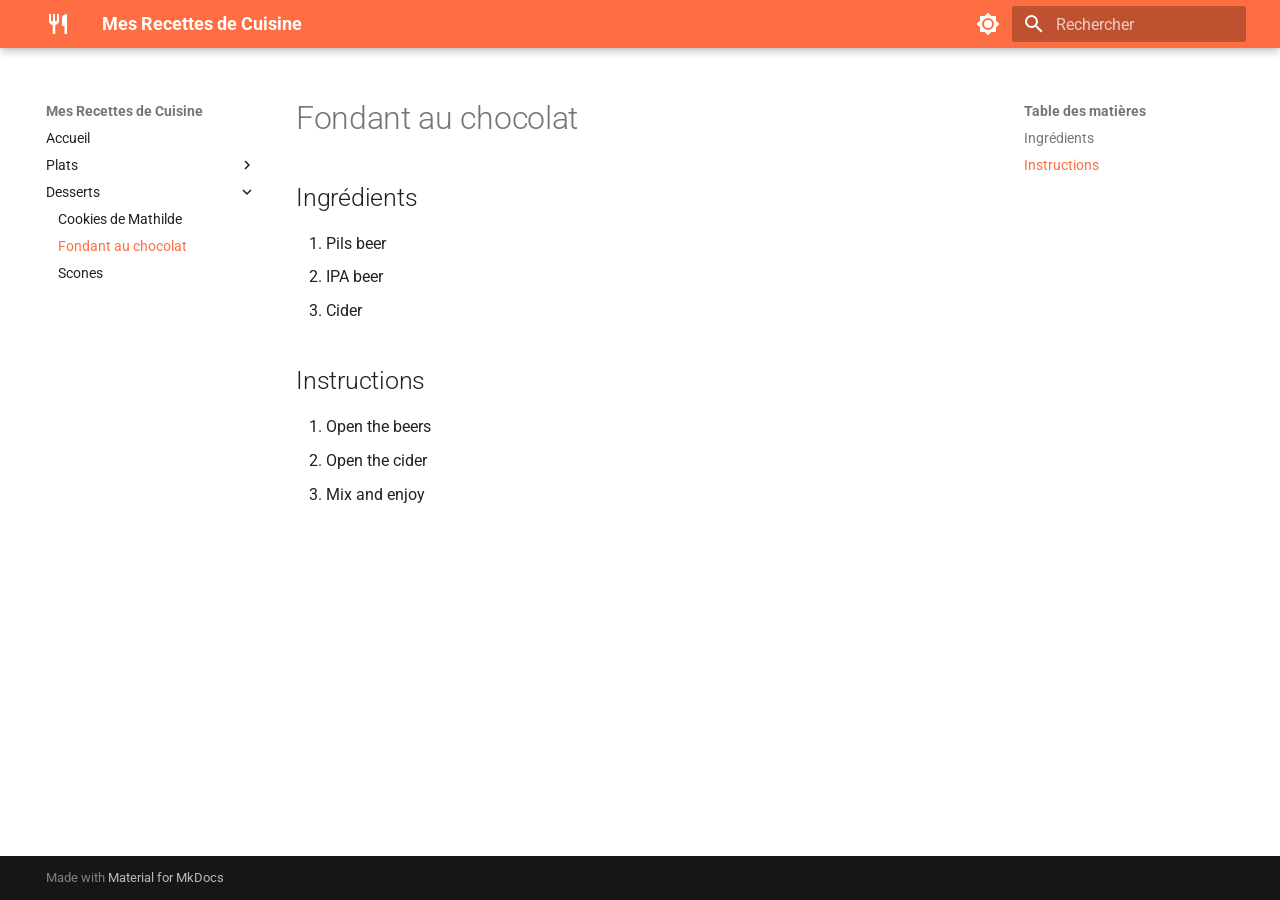
==== commit caac594d: "Deployed c2b5d01 with MkDocs version: 1.6.1" ====
--- a/desserts/fondant/index.html
+++ b/desserts/fondant/index.html
@@ -9,15 +9,17 @@
       
       
       
-        <link rel="prev" href="../../plats/poulet-curry/">
-      
+        <link rel="prev" href="../cookies-de-mathilde/">
+      
+      
+        <link rel="next" href="../scones/">
       
       
         
       
       
       <link rel="icon" href="../../assets/images/nomega_logo_small.png">
-      <meta name="generator" content="mkdocs-1.6.1, mkdocs-material-9.7.1">
+      <meta name="generator" content="mkdocs-1.6.1, mkdocs-material-9.8.2">
     
     
       
@@ -25,10 +27,10 @@
       
     
     
-      <link rel="stylesheet" href="../../assets/stylesheets/main.484c7ddc.min.css">
-      
-        
-        <link rel="stylesheet" href="../../assets/stylesheets/palette.ab4e12ef.min.css">
+      <link rel="stylesheet" href="../../assets/stylesheets/main.57a0d79d.min.css">
+      
+        
+        <link rel="stylesheet" href="../../assets/stylesheets/palette.fb2fffe2.min.css">
       
       
 
@@ -46,6 +48,8 @@
         <style>:root{--md-text-font:"Roboto";--md-code-font:"Roboto Mono"}</style>
       
     
+    
+      <link rel="stylesheet" href="../../stylesheets/extra.css">
     
     <script>__md_scope=new URL("../..",location),__md_hash=e=>[...e].reduce(((e,_)=>(e<<5)-e+_.charCodeAt(0)),0),__md_get=(e,_=localStorage,t=__md_scope)=>JSON.parse(_.getItem(t.pathname+"."+e)),__md_set=(e,_,t=localStorage,a=__md_scope)=>{try{t.setItem(a.pathname+"."+e,JSON.stringify(_))}catch(e){}}</script>
     
@@ -258,15 +262,62 @@
   
   
   
+    
+    
+    
+    
+    
+    <li class="md-nav__item md-nav__item--nested">
+      
+        
+        
+        <input class="md-nav__toggle md-toggle " type="checkbox" id="__nav_2" >
+        
+          
+          <label class="md-nav__link" for="__nav_2" id="__nav_2_label" tabindex="0">
+            
+  
+  
+  <span class="md-ellipsis">
+    
+  
+    Plats
+  
+
+    
+  </span>
+  
+  
+
+            <span class="md-nav__icon md-icon"></span>
+          </label>
+        
+        <nav class="md-nav" data-md-level="1" aria-labelledby="__nav_2_label" aria-expanded="false">
+          <label class="md-nav__title" for="__nav_2">
+            <span class="md-nav__icon md-icon"></span>
+            
+  
+    Plats
+  
+
+          </label>
+          <ul class="md-nav__list" data-md-scrollfix>
+            
+              
+                
+  
+  
+  
+  
     <li class="md-nav__item">
-      <a href="../../assets/admin/index.html" class="md-nav__link">
-        
-  
-  
-  <span class="md-ellipsis">
-    
-  
-    Administration
+      <a href="../../plats/poulet-curry/" class="md-nav__link">
+        
+  
+  
+  <span class="md-ellipsis">
+    
+  
+    Poulet au curry
   
 
     
@@ -278,23 +329,33 @@
     </li>
   
 
-    
-      
-      
-  
-  
-  
-  
-    
-    
-    
-    
-    
-    <li class="md-nav__item md-nav__item--nested">
-      
-        
-        
-        <input class="md-nav__toggle md-toggle " type="checkbox" id="__nav_3" >
+              
+            
+          </ul>
+        </nav>
+      
+    </li>
+  
+
+    
+      
+      
+  
+  
+    
+  
+  
+  
+    
+    
+    
+    
+    
+    <li class="md-nav__item md-nav__item--active md-nav__item--nested">
+      
+        
+        
+        <input class="md-nav__toggle md-toggle " type="checkbox" id="__nav_3" checked>
         
           
           <label class="md-nav__link" for="__nav_3" id="__nav_3_label" tabindex="0">
@@ -304,7 +365,7 @@
   <span class="md-ellipsis">
     
   
-    Plats
+    Desserts
   
 
     
@@ -315,12 +376,12 @@
             <span class="md-nav__icon md-icon"></span>
           </label>
         
-        <nav class="md-nav" data-md-level="1" aria-labelledby="__nav_3_label" aria-expanded="false">
+        <nav class="md-nav" data-md-level="1" aria-labelledby="__nav_3_label" aria-expanded="true">
           <label class="md-nav__title" for="__nav_3">
             <span class="md-nav__icon md-icon"></span>
             
   
-    Plats
+    Desserts
   
 
           </label>
@@ -333,14 +394,14 @@
   
   
     <li class="md-nav__item">
-      <a href="../../plats/poulet-curry/" class="md-nav__link">
-        
-  
-  
-  <span class="md-ellipsis">
-    
-  
-    Poulet au curry
+      <a href="../cookies-de-mathilde/" class="md-nav__link">
+        
+  
+  
+  <span class="md-ellipsis">
+    
+  
+    Cookies de Mathilde
   
 
     
@@ -353,62 +414,6 @@
   
 
               
-            
-          </ul>
-        </nav>
-      
-    </li>
-  
-
-    
-      
-      
-  
-  
-    
-  
-  
-  
-    
-    
-    
-    
-    
-    <li class="md-nav__item md-nav__item--active md-nav__item--nested">
-      
-        
-        
-        <input class="md-nav__toggle md-toggle " type="checkbox" id="__nav_4" checked>
-        
-          
-          <label class="md-nav__link" for="__nav_4" id="__nav_4_label" tabindex="0">
-            
-  
-  
-  <span class="md-ellipsis">
-    
-  
-    Desserts
-  
-
-    
-  </span>
-  
-  
-
-            <span class="md-nav__icon md-icon"></span>
-          </label>
-        
-        <nav class="md-nav" data-md-level="1" aria-labelledby="__nav_4_label" aria-expanded="true">
-          <label class="md-nav__title" for="__nav_4">
-            <span class="md-nav__icon md-icon"></span>
-            
-  
-    Desserts
-  
-
-          </label>
-          <ul class="md-nav__list" data-md-scrollfix>
             
               
                 
@@ -502,6 +507,34 @@
   
 </nav>
       
+    </li>
+  
+
+              
+            
+              
+                
+  
+  
+  
+  
+    <li class="md-nav__item">
+      <a href="../scones/" class="md-nav__link">
+        
+  
+  
+  <span class="md-ellipsis">
+    
+  
+    Scones
+  
+
+    
+  </span>
+  
+  
+
+      </a>
     </li>
   
 
@@ -641,10 +674,10 @@
     
       
       
-      <script id="__config" type="application/json">{"annotate": null, "base": "../..", "features": [], "search": "../../assets/javascripts/workers/search.2c215733.min.js", "tags": null, "translations": {"clipboard.copied": "Copi\u00e9 dans le presse-papier", "clipboard.copy": "Copier dans le presse-papier", "search.result.more.one": "1 de plus sur cette page", "search.result.more.other": "# de plus sur cette page", "search.result.none": "Aucun document trouv\u00e9", "search.result.one": "1 document trouv\u00e9", "search.result.other": "# documents trouv\u00e9s", "search.result.placeholder": "Taper pour d\u00e9marrer la recherche", "search.result.term.missing": "Non trouv\u00e9", "select.version": "S\u00e9lectionner la version"}, "version": null}</script>
-    
-    
-      <script src="../../assets/javascripts/bundle.79ae519e.min.js"></script>
+      <script id="__config" type="application/json">{"annotate": null, "base": "../..", "features": [], "search": "../../assets/javascripts/workers/search.a7633da7.min.js", "tags": null, "translations": {"clipboard.copied": "Copi\u00e9 dans le presse-papier", "clipboard.copy": "Copier dans le presse-papier", "search.result.more.one": "1 de plus sur cette page", "search.result.more.other": "# de plus sur cette page", "search.result.none": "Aucun document trouv\u00e9", "search.result.one": "1 document trouv\u00e9", "search.result.other": "# documents trouv\u00e9s", "search.result.placeholder": "Taper pour d\u00e9marrer la recherche", "search.result.term.missing": "Non trouv\u00e9", "select.version": "S\u00e9lectionner la version"}, "version": null}</script>
+    
+    
+      <script src="../../assets/javascripts/bundle.a5f9d56c.min.js"></script>
       
     
   </body>
--- a/assets/stylesheets/main.57a0d79d.min.css
+++ b/assets/stylesheets/main.57a0d79d.min.css
@@ -0,0 +1,6 @@
+@charset "UTF-8";html{box-sizing:border-box;-webkit-text-size-adjust:none;-moz-text-size-adjust:none;text-size-adjust:none}*,:after,:before{box-sizing:inherit}@media(prefers-reduced-motion){*,:after,:before{transition:none!important}}body{margin:0;-webkit-font-smoothing:antialiased;-moz-osx-font-smoothing:grayscale;--md-text-font-family:var(--md-text-font, _),
+    -apple-system, BlinkMacSystemFont, Helvetica, Arial, sans-serif;--md-code-font-family:var(--md-code-font, _),
+    SFMono-Regular, Consolas, Menlo, monospace}.md-typeset code:not(.focus-visible),a,button,input,label{-webkit-tap-highlight-color:transparent}a{color:inherit;text-decoration:none}hr{box-sizing:initial;display:block;height:.05rem;padding:0;overflow:visible;border:0}small{font-size:80%}sub,sup{line-height:1em}img{border-style:none}table{border-spacing:0;border-collapse:initial}td,th{font-weight:400;vertical-align:top}button{padding:0;margin:0;font-family:inherit;font-size:inherit;background:#0000;border:0}input{border:0;outline:none}:root{--md-primary-fg-color:#4051b5;--md-primary-fg-color--light:#5d6cc0;--md-primary-fg-color--dark:#303fa1;--md-primary-bg-color:#fff;--md-primary-bg-color--light:#ffffffb3;--md-accent-fg-color:#526cfe;--md-accent-fg-color--transparent:#526cfe1a;--md-accent-bg-color:#fff;--md-accent-bg-color--light:#ffffffb3;--md-typeset-table-sort-icon:url("data:image/svg+xml;charset=utf-8,<svg xmlns='http://www.w3.org/2000/svg' viewBox='0 0 24 24'><path d='m18 21-4-4h3V7h-3l4-4 4 4h-3v10h3M2 19v-2h10v2M2 13v-2h7v2M2 7V5h4v2z'/></svg>");--md-typeset-table-sort-icon--asc:url("data:image/svg+xml;charset=utf-8,<svg xmlns='http://www.w3.org/2000/svg' viewBox='0 0 24 24'><path d='M19 17h3l-4 4-4-4h3V3h2M2 17h10v2H2M6 5v2H2V5m0 6h7v2H2z'/></svg>");--md-typeset-table-sort-icon--desc:url("data:image/svg+xml;charset=utf-8,<svg xmlns='http://www.w3.org/2000/svg' viewBox='0 0 24 24'><path d='M19 7h3l-4-4-4 4h3v14h2M2 17h10v2H2M6 5v2H2V5m0 6h7v2H2z'/></svg>")}[data-md-color-scheme=default]{color-scheme:light}[data-md-color-scheme=default] img[src$="#gh-dark-mode-only"],[data-md-color-scheme=default] img[src$="#only-dark"]{display:none}:root,[data-md-color-scheme=default]{--md-hue:225deg;--md-default-fg-color:#000000de;--md-default-fg-color--light:#0000008a;--md-default-fg-color--lighter:#00000052;--md-default-fg-color--lightest:#00000012;--md-default-bg-color:#fff;--md-default-bg-color--light:#ffffffb3;--md-default-bg-color--lighter:#ffffff4d;--md-default-bg-color--lightest:#ffffff1f;--md-code-fg-color:#36464e;--md-code-bg-color:#f5f5f5;--md-code-bg-color--light:#f5f5f5b3;--md-code-bg-color--lighter:#f5f5f54d;--md-code-hl-color:#4287ff;--md-code-hl-color--light:#4287ff1a;--md-code-hl-number-color:#d52a2a;--md-code-hl-special-color:#db1457;--md-code-hl-function-color:#a846b9;--md-code-hl-constant-color:#6e59d9;--md-code-hl-keyword-color:#3f6ec6;--md-code-hl-string-color:#1c7d4d;--md-code-hl-name-color:var(--md-code-fg-color);--md-code-hl-operator-color:var(--md-default-fg-color--light);--md-code-hl-punctuation-color:var(--md-default-fg-color--light);--md-code-hl-comment-color:var(--md-default-fg-color--light);--md-code-hl-generic-color:var(--md-default-fg-color--light);--md-code-hl-variable-color:var(--md-default-fg-color--light);--md-typeset-color:var(--md-default-fg-color);--md-typeset-a-color:var(--md-primary-fg-color);--md-typeset-del-color:#f5503d26;--md-typeset-ins-color:#0bd57026;--md-typeset-kbd-color:#fafafa;--md-typeset-kbd-accent-color:#fff;--md-typeset-kbd-border-color:#b8b8b8;--md-typeset-mark-color:#ffff0080;--md-typeset-table-color:#0000001f;--md-typeset-table-color--light:#00000009;--md-admonition-fg-color:var(--md-default-fg-color);--md-admonition-bg-color:var(--md-default-bg-color);--md-warning-fg-color:#000000de;--md-warning-bg-color:#ff9;--md-footer-fg-color:#fff;--md-footer-fg-color--light:#ffffffb3;--md-footer-fg-color--lighter:#ffffff73;--md-footer-bg-color:#000000de;--md-footer-bg-color--dark:#00000052;--md-shadow-z1:0 0.2rem 0.5rem #0000000d,
+    0 0 0.05rem #0000001a;--md-shadow-z2:0 0.2rem 0.5rem #0000001a,
+    0 0 0.05rem #00000040;--md-shadow-z3:0 0.2rem 0.5rem #0003,
+    0 0 0.05rem #00000059}.md-icon svg{display:block;width:1.2rem;height:1.2rem;fill:currentcolor}aside,body,input{font-family:var(--md-text-font-family);font-feature-settings:"kern","liga";color:var(--md-typeset-color)}code,kbd,pre{font-family:var(--md-code-font-family);font-feature-settings:"kern"}.md-typeset{font-size:.8rem;line-height:1.6;overflow-wrap:break-word;-webkit-print-color-adjust:exact;color-adjust:exact}@media print{.md-typeset{font-size:.68rem}.md-typeset code,.md-typeset kbd,.md-typeset pre{white-space:pre-wrap}}.md-typeset blockquote,.md-typeset dl,.md-typeset figure,.md-typeset ol,.md-typeset pre,.md-typeset ul{margin-top:1em;margin-bottom:1em}.md-typeset h1{margin:0 0 1.25em;font-size:2em;line-height:1.3;color:var(--md-default-fg-color--light)}.md-typeset h1,.md-typeset h2{font-weight:300;letter-spacing:-.01em}.md-typeset h2{margin:1.6em 0 .64em;font-size:1.5625em;line-height:1.4}.md-typeset h3{margin:1.6em 0 .8em;font-size:1.25em;font-weight:400;line-height:1.5;letter-spacing:-.01em}.md-typeset h2+h3{margin-top:.8em}.md-typeset h4{margin:1em 0;font-weight:700;letter-spacing:-.01em}.md-typeset h5,.md-typeset h6{margin:1.25em 0;font-size:.8em;font-weight:700;color:var(--md-default-fg-color--light);letter-spacing:-.01em}.md-typeset h5{text-transform:uppercase}.md-typeset h5 code{text-transform:none}.md-typeset hr{display:flow-root;margin:1.5em 0;border-bottom:.05rem solid var(--md-default-fg-color--lightest)}.md-typeset a{color:var(--md-typeset-a-color);word-break:break-word}.md-typeset a,.md-typeset a:before{transition:color 125ms}.md-typeset a:focus,.md-typeset a:hover{color:var(--md-accent-fg-color)}.md-typeset a:focus code,.md-typeset a:hover code{color:var(--md-accent-fg-color);background-color:var(--md-accent-fg-color--transparent)}.md-typeset a code{color:var(--md-typeset-a-color)}.md-typeset a.focus-visible{outline-color:var(--md-accent-fg-color);outline-offset:.2rem}.md-typeset code,.md-typeset kbd,.md-typeset pre{font-variant-ligatures:none;color:var(--md-code-fg-color);direction:ltr;transition:background-color 125ms}.md-typeset code{padding:0 .2941176471em;font-size:.85em;word-break:break-word;background-color:var(--md-code-bg-color);border-radius:.1rem;-webkit-box-decoration-break:clone;box-decoration-break:clone;transition:color 125ms,background-color 125ms}.md-typeset code:not(.focus-visible){outline:none}.md-typeset pre{position:relative;display:flow-root;line-height:1.4}.md-typeset pre>code{display:block;padding:.7720588235em 1.1764705882em;margin:0;overflow:auto;word-break:normal;touch-action:auto;scrollbar-color:var(--md-default-fg-color--lighter) #0000;scrollbar-width:thin;outline-color:var(--md-accent-fg-color);box-shadow:none;-webkit-box-decoration-break:slice;box-decoration-break:slice}.md-typeset pre>code:hover{scrollbar-color:var(--md-accent-fg-color) #0000}.md-typeset pre>code::-webkit-scrollbar{width:.2rem;height:.2rem}.md-typeset pre>code::-webkit-scrollbar-thumb{background-color:var(--md-default-fg-color--lighter)}.md-typeset pre>code::-webkit-scrollbar-thumb:hover{background-color:var(--md-accent-fg-color)}.md-typeset kbd{display:inline-block;padding:0 .6666666667em;font-size:.75em;color:var(--md-default-fg-color);word-break:break-word;vertical-align:text-top;background-color:var(--md-typeset-kbd-color);border-radius:.1rem;box-shadow:0 .1rem 0 .05rem var(--md-typeset-kbd-border-color),0 .1rem 0 var(--md-typeset-kbd-border-color),0 -.1rem .2rem var(--md-typeset-kbd-accent-color) inset}.md-typeset mark{color:inherit;word-break:break-word;background-color:var(--md-typeset-mark-color);-webkit-box-decoration-break:clone;box-decoration-break:clone}.md-typeset abbr{text-decoration:none;cursor:help}.md-typeset [data-preview],.md-typeset abbr{border-bottom:.05rem dotted var(--md-default-fg-color--light)}.md-typeset small{opacity:.75}[dir=ltr] .md-typeset sub,[dir=ltr] .md-typeset sup{margin-left:.078125em}[dir=rtl] .md-typeset sub,[dir=rtl] .md-typeset sup{margin-right:.078125em}[dir=ltr] .md-typeset blockquote{padding-left:.6rem;border-left:.2rem solid var(--md-default-fg-color--lighter)}[dir=rtl] .md-typeset blockquote{padding-right:.6rem;border-right:.2rem solid var(--md-default-fg-color--lighter)}.md-typeset blockquote{margin-left:0;margin-right:0;color:var(--md-default-fg-color--light)}.md-typeset ul{list-style-type:disc}.md-typeset ul[type]{list-style-type:revert-layer}[dir=ltr] .md-typeset ol,[dir=ltr] .md-typeset ol li ol,[dir=ltr] .md-typeset ol li ul,[dir=ltr] .md-typeset ul,[dir=ltr] .md-typeset ul li ol,[dir=ltr] .md-typeset ul li ul{margin-left:.625em}[dir=rtl] .md-typeset ol,[dir=rtl] .md-typeset ol li ol,[dir=rtl] .md-typeset ol li ul,[dir=rtl] .md-typeset ul,[dir=rtl] .md-typeset ul li ol,[dir=rtl] .md-typeset ul li ul{margin-right:.625em}.md-typeset ol,.md-typeset ul{padding:0}.md-typeset ol:not([hidden]),.md-typeset ul:not([hidden]){display:flow-root}.md-typeset ol ol,.md-typeset ul ol{list-style-type:lower-alpha}.md-typeset ol ol ol,.md-typeset ul ol ol{list-style-type:lower-roman}.md-typeset ol ol ol ol,.md-typeset ul ol ol ol{list-style-type:upper-alpha}.md-typeset ol ol ol ol ol,.md-typeset ul ol ol ol ol{list-style-type:upper-roman}.md-typeset ol[type],.md-typeset ul[type]{list-style-type:revert-layer}[dir=ltr] .md-typeset ol li,[dir=ltr] .md-typeset ul li{margin-left:1.25em}[dir=rtl] .md-typeset ol li,[dir=rtl] .md-typeset ul li{margin-right:1.25em}.md-typeset ol li,.md-typeset ul li{margin-bottom:.5em}.md-typeset ol li blockquote,.md-typeset ol li p,.md-typeset ul li blockquote,.md-typeset ul li p{margin:.5em 0}.md-typeset ol li:last-child,.md-typeset ul li:last-child{margin-bottom:0}.md-typeset ol li ol,.md-typeset ol li ul,.md-typeset ul li ol,.md-typeset ul li ul{margin-top:.5em;margin-bottom:.5em}[dir=ltr] .md-typeset dd{margin-left:1.875em}[dir=rtl] .md-typeset dd{margin-right:1.875em}.md-typeset dd{margin-top:1em;margin-bottom:1.5em}.md-typeset img,.md-typeset svg,.md-typeset video{max-width:100%;height:auto}.md-typeset img[align=left]{margin:1em 1em 1em 0}.md-typeset img[align=right]{margin:1em 0 1em 1em}.md-typeset img[align]:only-child{margin-top:0}.md-typeset figure{display:flow-root;width:fit-content;max-width:100%;margin:1em auto;text-align:center}.md-typeset figure img{display:block;margin:0 auto}.md-typeset figcaption{max-width:24rem;margin:1em auto;font-style:italic}.md-typeset iframe{max-width:100%}.md-typeset table:not([class]){display:inline-block;max-width:100%;overflow:auto;font-size:.64rem;touch-action:auto;background-color:var(--md-default-bg-color);border:.05rem solid var(--md-typeset-table-color);border-radius:.1rem}@media print{.md-typeset table:not([class]){display:table}}.md-typeset table:not([class])+*{margin-top:1.5em}.md-typeset table:not([class]) td>:first-child,.md-typeset table:not([class]) th>:first-child{margin-top:0}.md-typeset table:not([class]) td>:last-child,.md-typeset table:not([class]) th>:last-child{margin-bottom:0}.md-typeset table:not([class]) td:not([align]),.md-typeset table:not([class]) th:not([align]){text-align:left}[dir=rtl] .md-typeset table:not([class]) td:not([align]),[dir=rtl] .md-typeset table:not([class]) th:not([align]){text-align:right}.md-typeset table:not([class]) th{min-width:5rem;padding:.9375em 1.25em;font-weight:700;vertical-align:top}.md-typeset table:not([class]) td{padding:.9375em 1.25em;vertical-align:top;border-top:.05rem solid var(--md-typeset-table-color)}.md-typeset table:not([class]) tbody tr{transition:background-color 125ms}.md-typeset table:not([class]) tbody tr:hover{background-color:var(--md-typeset-table-color--light);box-shadow:0 .05rem 0 var(--md-default-bg-color) inset}.md-typeset table:not([class]) a{word-break:normal}.md-typeset table th[role=columnheader]{cursor:pointer}[dir=ltr] .md-typeset table th[role=columnheader]:after{margin-left:.5em}[dir=rtl] .md-typeset table th[role=columnheader]:after{margin-right:.5em}.md-typeset table th[role=columnheader]:after{display:inline-block;width:1.2em;height:1.2em;vertical-align:text-bottom;content:"";-webkit-mask-image:var(--md-typeset-table-sort-icon);mask-image:var(--md-typeset-table-sort-icon);-webkit-mask-repeat:no-repeat;mask-repeat:no-repeat;-webkit-mask-size:contain;mask-size:contain;transition:background-color 125ms}.md-typeset table th[role=columnheader]:hover:after{background-color:var(--md-default-fg-color--lighter)}.md-typeset table th[role=columnheader][aria-sort=ascending]:after{background-color:var(--md-default-fg-color--light);-webkit-mask-image:var(--md-typeset-table-sort-icon--asc);mask-image:var(--md-typeset-table-sort-icon--asc)}.md-typeset table th[role=columnheader][aria-sort=descending]:after{background-color:var(--md-default-fg-color--light);-webkit-mask-image:var(--md-typeset-table-sort-icon--desc);mask-image:var(--md-typeset-table-sort-icon--desc)}.md-typeset__scrollwrap{margin:1em -.8rem;overflow-x:auto;touch-action:auto}.md-typeset__table{display:inline-block;padding:0 .8rem;margin-bottom:.5em}@media print{.md-typeset__table{display:block}}html .md-typeset__table table{display:table;width:100%;margin:0;overflow:hidden}@media screen and (max-width:44.984375em){.md-content__inner>pre{margin:1em -.8rem}.md-content__inner>pre code{border-radius:0}}.md-typeset .md-author{position:relative;display:block;flex-shrink:0;width:1.6rem;height:1.6rem;overflow:hidden;border-radius:100%;transition:color 125ms,transform 125ms}.md-typeset .md-author img{display:block}.md-typeset .md-author--more{font-size:.6rem;font-weight:700;line-height:1.6rem;color:var(--md-default-fg-color--lighter);text-align:center;background:var(--md-default-fg-color--lightest)}.md-typeset .md-author--long{width:2.4rem;height:2.4rem}.md-typeset a.md-author{transform:scale(1)}.md-typeset a.md-author img{filter:grayscale(100%) opacity(75%);border-radius:100%;transition:filter 125ms}.md-typeset a.md-author:focus,.md-typeset a.md-author:hover{z-index:1;transform:scale(1.1)}.md-typeset a.md-author:focus img,.md-typeset a.md-author:hover img{filter:grayscale(0)}.md-banner{overflow:auto;color:var(--md-footer-fg-color);background-color:var(--md-footer-bg-color)}@media print{.md-banner{display:none}}.md-banner--warning{color:var(--md-warning-fg-color);background-color:var(--md-warning-bg-color)}.md-banner__inner{padding:0 .8rem;margin:.6rem auto;font-size:.7rem}[dir=ltr] .md-banner__button{float:right}[dir=rtl] .md-banner__button{float:left}.md-banner__button{color:inherit;cursor:pointer;transition:opacity .25s}.no-js .md-banner__button{display:none}.md-banner__button:hover{opacity:.7}html{height:100%;overflow-x:hidden;font-size:125%}@media screen and (min-width:100em){html{font-size:137.5%}}@media screen and (min-width:125em){html{font-size:150%}}body{position:relative;display:flex;flex-direction:column;width:100%;min-height:100%;font-size:.5rem;background-color:var(--md-default-bg-color)}@media print{body{display:block}}@media screen and (max-width:59.984375em){body[data-md-scrolllock]{position:fixed}}.md-grid{max-width:61rem;margin-left:auto;margin-right:auto}.md-container{display:flex;flex-grow:1;flex-direction:column}@media print{.md-container{display:block}}.md-main{flex-grow:1}.md-main__inner{display:flex;height:100%;margin-top:1.5rem}.md-ellipsis{overflow:hidden;text-overflow:ellipsis}.md-toggle{display:none}.md-option{position:absolute;width:0;height:0;opacity:0}.md-option:checked+label:not([hidden]){display:block}.md-option.focus-visible+label{outline-style:auto;outline-color:var(--md-accent-fg-color)}.md-skip{position:fixed;z-index:-1;padding:.3rem .5rem;margin:.5rem;font-size:.64rem;color:var(--md-default-bg-color);background-color:var(--md-default-fg-color);border-radius:.1rem;outline-color:var(--md-accent-fg-color);opacity:0;transform:translateY(.4rem)}.md-skip:focus{z-index:10;opacity:1;transition:transform .25s cubic-bezier(.4,0,.2,1),opacity 175ms 75ms;transform:translateY(0)}@page{margin:25mm}:root{--md-clipboard-icon:url("data:image/svg+xml;charset=utf-8,<svg xmlns='http://www.w3.org/2000/svg' viewBox='0 0 24 24'><path d='M19 21H8V7h11m0-2H8a2 2 0 0 0-2 2v14a2 2 0 0 0 2 2h11a2 2 0 0 0 2-2V7a2 2 0 0 0-2-2m-3-4H4a2 2 0 0 0-2 2v14h2V3h12z'/></svg>");--md-code-select-icon:url("data:image/svg+xml;charset=utf-8,<svg xmlns='http://www.w3.org/2000/svg' viewBox='0 0 24 24'><path d='M19 19h-4v2h4c1.1 0 2-.9 2-2v-4h-2m0-12h-4v2h4v4h2V5c0-1.1-.9-2-2-2M5 5h4V3H5c-1.1 0-2 .9-2 2v4h2m0 6H3v4c0 1.1.9 2 2 2h4v-2H5zm2-4h2v2H7zm4 0h2v2h-2zm4 0h2v2h-2zM7 7h2v2H7zm4 0h2v2h-2zm4 0h2v2h-2zm-8 8h2v2H7zm4 0h2v2h-2zm4 0h2v2h-2z'/></svg>");--md-code-copy-icon:url("data:image/svg+xml;charset=utf-8,<svg xmlns='http://www.w3.org/2000/svg' viewBox='0 0 24 24'><path d='M19 21H8V7h11m0-2H8a2 2 0 0 0-2 2v14a2 2 0 0 0 2 2h11a2 2 0 0 0 2-2V7a2 2 0 0 0-2-2m-3-4H4a2 2 0 0 0-2 2v14h2V3h12z'/></svg>")}.md-clipboard{z-index:1;width:1.5em;height:1.5em;color:var(--md-default-fg-color--lightest);cursor:pointer;border-radius:.1rem;outline-color:var(--md-accent-fg-color);outline-offset:.1rem;transition:color .25s}@media print{.md-clipboard{display:none}}.md-clipboard:not(.focus-visible){outline:none;-webkit-tap-highlight-color:transparent}:hover>.md-clipboard{color:var(--md-default-fg-color--light)}.md-clipboard:focus,.md-clipboard:hover{color:var(--md-accent-fg-color)}.md-clipboard:after{display:block;width:1.125em;height:1.125em;margin:0 auto;content:"";background-color:currentcolor;-webkit-mask-image:var(--md-clipboard-icon);mask-image:var(--md-clipboard-icon);-webkit-mask-repeat:no-repeat;mask-repeat:no-repeat;-webkit-mask-position:center;mask-position:center;-webkit-mask-size:contain;mask-size:contain}.md-clipboard--inline{cursor:pointer}.md-clipboard--inline code{transition:color .25s,background-color .25s}.md-clipboard--inline:focus code,.md-clipboard--inline:hover code{color:var(--md-accent-fg-color);background-color:var(--md-accent-fg-color--transparent)}.md-typeset .md-code__content{display:grid}.md-code__nav{position:absolute;top:.25em;right:.25em;z-index:1;display:flex;gap:.2rem;padding:.2rem;background-color:var(--md-code-bg-color--lighter);border-radius:.1rem;transition:background-color .25s}:hover>.md-code__nav{background-color:var(--md-code-bg-color--light)}.md-code__button{display:block;width:1.5em;height:1.5em;color:var(--md-default-fg-color--lightest);cursor:pointer;outline-color:var(--md-accent-fg-color);outline-offset:.1rem;transition:color .25s}:hover>*>.md-code__button{color:var(--md-default-fg-color--light)}.md-code__button.focus-visible,.md-code__button:hover{color:var(--md-accent-fg-color)}.md-code__button--active{color:var(--md-default-fg-color)!important}.md-code__button:after{display:block;width:1.125em;height:1.125em;margin:0 auto;content:"";background-color:currentcolor;-webkit-mask-repeat:no-repeat;mask-repeat:no-repeat;-webkit-mask-position:center;mask-position:center;-webkit-mask-size:contain;mask-size:contain}.md-code__button[data-md-type=select]:after{-webkit-mask-image:var(--md-code-select-icon);mask-image:var(--md-code-select-icon)}.md-code__button[data-md-type=copy]:after{-webkit-mask-image:var(--md-code-copy-icon);mask-image:var(--md-code-copy-icon)}@keyframes consent{0%{opacity:0;transform:translateY(100%)}to{opacity:1;transform:translateY(0)}}@keyframes overlay{0%{opacity:0}to{opacity:1}}.md-consent__overlay{position:fixed;top:0;z-index:5;width:100%;height:100%;background-color:#0000008a;-webkit-backdrop-filter:blur(.1rem);backdrop-filter:blur(.1rem);opacity:1;animation:overlay .25s both}.md-consent__inner{position:fixed;bottom:0;z-index:5;width:100%;max-height:100%;padding:0;overflow:auto;background-color:var(--md-default-bg-color);border:0;border-radius:.1rem;box-shadow:0 0 .2rem #0000001a,0 .2rem .4rem #0003;animation:consent .5s cubic-bezier(.1,.7,.1,1) both}.md-consent__form{padding:.8rem}.md-consent__settings{display:none;margin:1em 0}input:checked+.md-consent__settings{display:block}.md-consent__controls{margin-bottom:.8rem}.md-typeset .md-consent__controls .md-button{display:inline}@media screen and (max-width:44.984375em){.md-typeset .md-consent__controls .md-button{display:block;width:100%;margin-top:.4rem;text-align:center}}.md-consent label{cursor:pointer}.md-content{flex-grow:1;min-width:0}.md-content__inner{padding-top:.6rem;margin:0 .8rem 1.2rem}@media screen and (min-width:76.25em){[dir=ltr] .md-sidebar--primary:not([hidden])~.md-content>.md-content__inner,[dir=rtl] .md-sidebar--secondary:not([hidden])~.md-content>.md-content__inner{margin-left:1.2rem}[dir=ltr] .md-sidebar--secondary:not([hidden])~.md-content>.md-content__inner,[dir=rtl] .md-sidebar--primary:not([hidden])~.md-content>.md-content__inner{margin-right:1.2rem}}.md-content__inner:before{display:block;height:.4rem;content:""}.md-content__inner>:last-child{margin-bottom:0}[dir=ltr] .md-content__button{float:right;margin-left:.4rem}[dir=rtl] .md-content__button{float:left;margin-right:.4rem}.md-content__button{padding:0;margin:.4rem 0}@media print{.md-content__button{display:none}}.md-typeset .md-content__button{color:var(--md-default-fg-color--lighter)}.md-content__button svg{display:inline;vertical-align:top}[dir=rtl] .md-content__button svg{transform:scaleX(-1)}[dir=ltr] .md-dialog{right:.8rem}[dir=rtl] .md-dialog{left:.8rem}.md-dialog{position:fixed;bottom:.8rem;z-index:4;min-width:11.1rem;padding:.4rem .6rem;pointer-events:none;background-color:var(--md-default-fg-color);border-radius:.1rem;box-shadow:var(--md-shadow-z3);opacity:0;transition:transform 0s .4s,opacity .4s;transform:translateY(100%)}@media print{.md-dialog{display:none}}.md-dialog--active{pointer-events:auto;opacity:1;transition:transform .4s cubic-bezier(.075,.85,.175,1),opacity .4s;transform:translateY(0)}.md-dialog__inner{font-size:.7rem;color:var(--md-default-bg-color)}.md-feedback{margin:2em 0 1em;text-align:center}.md-feedback fieldset{padding:0;margin:0;border:none}.md-feedback__title{margin:1em auto;font-weight:700}.md-feedback__inner{position:relative}.md-feedback__list{position:relative;display:flex;flex-wrap:wrap;place-content:baseline center}.md-feedback__list:hover .md-icon:not(:disabled){color:var(--md-default-fg-color--lighter)}:disabled .md-feedback__list{min-height:1.8rem}.md-feedback__icon{flex-shrink:0;margin:0 .1rem;color:var(--md-default-fg-color--light);cursor:pointer;transition:color 125ms}.md-feedback__icon:not(:disabled).md-icon:hover{color:var(--md-accent-fg-color)}.md-feedback__icon:disabled{color:var(--md-default-fg-color--lightest);pointer-events:none}.md-feedback__note{position:relative;opacity:0;transition:transform .4s cubic-bezier(.1,.7,.1,1),opacity .15s;transform:translateY(.4rem)}.md-feedback__note>*{max-width:16rem;margin:0 auto}:disabled .md-feedback__note{opacity:1;transform:translateY(0)}@media print{.md-feedback,.md-footer{display:none}}.md-footer{color:var(--md-footer-fg-color);background-color:var(--md-footer-bg-color)}.md-footer__inner{justify-content:space-between;padding:.2rem;overflow:auto}.md-footer__inner:not([hidden]){display:flex}.md-footer__link{display:flex;flex-grow:.01;align-items:end;max-width:100%;margin-top:1rem;margin-bottom:.4rem;overflow:hidden;outline-color:var(--md-accent-fg-color);transition:opacity .25s}.md-footer__link:focus,.md-footer__link:hover{opacity:.7}[dir=rtl] .md-footer__link svg{transform:scaleX(-1)}@media screen and (max-width:44.984375em){.md-footer__link--prev{flex-shrink:0}.md-footer__link--prev .md-footer__title{display:none}}[dir=ltr] .md-footer__link--next{margin-left:auto}.md-footer__link--next{text-align:right}[dir=rtl] .md-footer__link--next{margin-right:auto;text-align:left}.md-footer__title{flex-grow:1;max-width:calc(100% - 2.4rem);padding:0 1rem;margin-bottom:.7rem;font-size:.9rem;white-space:nowrap}.md-footer__button{padding:.4rem;margin:.2rem}.md-footer__direction{font-size:.64rem;opacity:.7}.md-footer-meta{background-color:var(--md-footer-bg-color--dark)}.md-footer-meta__inner{display:flex;flex-wrap:wrap;justify-content:space-between;padding:.2rem}html .md-footer-meta.md-typeset a{color:var(--md-footer-fg-color--light)}html .md-footer-meta.md-typeset a:focus,html .md-footer-meta.md-typeset a:hover{color:var(--md-footer-fg-color)}.md-copyright{width:100%;padding:.4rem 0;margin:auto .6rem;font-size:.64rem;color:var(--md-footer-fg-color--lighter)}.md-copyright__highlight{color:var(--md-footer-fg-color--light)}.md-social{display:inline-flex;gap:.2rem;padding:.2rem 0 .6rem;margin:0 .4rem}@media screen and (min-width:45em){.md-copyright{width:auto}.md-social{padding:.6rem 0}}.md-social__link{display:inline-block;width:1.6rem;height:1.6rem;text-align:center}.md-social__link:before{line-height:1.9}.md-social__link svg{max-height:.8rem;vertical-align:-25%;fill:currentcolor}.md-typeset .md-button{display:inline-block;padding:.625em 2em;font-weight:700;color:var(--md-primary-fg-color);cursor:pointer;border:.1rem solid;border-radius:.1rem;transition:color 125ms,background-color 125ms,border-color 125ms}.md-typeset .md-button--primary{color:var(--md-primary-bg-color);background-color:var(--md-primary-fg-color);border-color:var(--md-primary-fg-color)}.md-typeset .md-button:focus,.md-typeset .md-button:hover{color:var(--md-accent-bg-color);background-color:var(--md-accent-fg-color);border-color:var(--md-accent-fg-color)}[dir=ltr] .md-typeset .md-input,[dir=rtl] .md-typeset .md-input{border-top-left-radius:.1rem}[dir=ltr] .md-typeset .md-input,[dir=rtl] .md-typeset .md-input{border-top-right-radius:.1rem}.md-typeset .md-input{height:1.8rem;padding:0 .6rem;font-size:.8rem;border-bottom:.1rem solid var(--md-default-fg-color--lighter);box-shadow:var(--md-shadow-z1);transition:border .25s,box-shadow .25s}.md-typeset .md-input:focus,.md-typeset .md-input:hover{border-bottom-color:var(--md-accent-fg-color);box-shadow:var(--md-shadow-z2)}.md-typeset .md-input--stretch{width:100%}.md-header{position:sticky;left:0;right:0;top:0;z-index:4;display:block;color:var(--md-primary-bg-color);background-color:var(--md-primary-fg-color);box-shadow:0 0 .2rem #0000,0 .2rem .4rem #0000}@media print{.md-header{display:none}}.md-header[hidden]{transition:transform .25s cubic-bezier(.8,0,.6,1),box-shadow .25s;transform:translateY(-100%)}.md-header--shadow{box-shadow:0 0 .2rem #0000001a,0 .2rem .4rem #0003;transition:transform .25s cubic-bezier(.1,.7,.1,1),box-shadow .25s}.md-header__inner{display:flex;align-items:center;padding:0 .2rem}.md-header__button{position:relative;z-index:1;padding:.4rem;margin:.2rem;color:currentcolor;vertical-align:middle;cursor:pointer;outline-color:var(--md-accent-fg-color);transition:opacity .25s}.md-header__button:hover{opacity:.7}.md-header__button:not([hidden]){display:inline-block}.md-header__button:not(.focus-visible){outline:none;-webkit-tap-highlight-color:transparent}.md-header__button.md-logo{padding:.4rem;margin:.2rem}@media screen and (max-width:76.234375em){.md-header__button.md-logo{display:none}}.md-header__button.md-logo img,.md-header__button.md-logo svg{display:block;width:auto;height:1.2rem;fill:currentcolor}@media screen and (min-width:60em){.md-header__button[for=__search]{display:none}}.no-js .md-header__button[for=__search]{display:none}[dir=rtl] .md-header__button[for=__search] svg{transform:scaleX(-1)}@media screen and (min-width:76.25em){.md-header__button[for=__drawer]{display:none}}.md-header__topic{position:absolute;display:flex;max-width:100%;white-space:nowrap;transition:transform .4s cubic-bezier(.1,.7,.1,1),opacity .15s}.md-header__topic+.md-header__topic{z-index:-1;pointer-events:none;opacity:0;transition:transform .4s cubic-bezier(1,.7,.1,.1),opacity .15s;transform:translateX(1.25rem)}[dir=rtl] .md-header__topic+.md-header__topic{transform:translateX(-1.25rem)}.md-draft,.md-header__topic:first-child,.md-nav__title{font-weight:700}[dir=ltr] .md-header__title{margin-left:1rem;margin-right:.4rem}[dir=rtl] .md-header__title{margin-right:1rem;margin-left:.4rem}.md-header__title{flex-grow:1;height:2.4rem;font-size:.9rem;line-height:2.4rem}.md-header__title--active .md-header__topic{z-index:-1;pointer-events:none;opacity:0;transition:transform .4s cubic-bezier(1,.7,.1,.1),opacity .15s;transform:translateX(-1.25rem)}[dir=rtl] .md-header__title--active .md-header__topic{transform:translateX(1.25rem)}.md-header__title--active .md-header__topic+.md-header__topic{z-index:0;pointer-events:auto;opacity:1;transition:transform .4s cubic-bezier(.1,.7,.1,1),opacity .15s;transform:translateX(0)}.md-header__title>.md-header__ellipsis{position:relative;width:100%;height:100%}.md-header__option{display:flex;flex-shrink:0;max-width:100%;white-space:nowrap;transition:max-width 0s .25s,opacity .25s .25s}[data-md-toggle=search]:checked~.md-header .md-header__option{max-width:0;opacity:0;transition:max-width,opacity}.md-header__option>input{bottom:0}.md-header__source{display:none}@media screen and (min-width:60em){[dir=ltr] .md-header__source{margin-left:1rem}[dir=rtl] .md-header__source{margin-right:1rem}.md-header__source{display:block;width:11.7rem;max-width:11.7rem}}@media screen and (min-width:76.25em){[dir=ltr] .md-header__source{margin-left:1.4rem}[dir=rtl] .md-header__source{margin-right:1.4rem}}.md-meta{font-size:.7rem;line-height:1.3;color:var(--md-default-fg-color--light)}.md-meta__list{display:inline-flex;flex-wrap:wrap;padding:0;margin:0;list-style:none}.md-meta__item:not(:last-child):after{margin-left:.2rem;margin-right:.2rem;content:"·"}.md-meta__link{color:var(--md-typeset-a-color)}.md-meta__link:focus,.md-meta__link:hover{color:var(--md-accent-fg-color)}.md-draft{display:inline-block;padding-left:.5714285714em;padding-right:.5714285714em;color:#fff;background-color:#ff1744;border-radius:.125em}:root{--md-nav-icon--prev:url("data:image/svg+xml;charset=utf-8,<svg xmlns='http://www.w3.org/2000/svg' viewBox='0 0 24 24'><path d='M20 11v2H8l5.5 5.5-1.42 1.42L4.16 12l7.92-7.92L13.5 5.5 8 11z'/></svg>");--md-nav-icon--next:url("data:image/svg+xml;charset=utf-8,<svg xmlns='http://www.w3.org/2000/svg' viewBox='0 0 24 24'><path d='M8.59 16.58 13.17 12 8.59 7.41 10 6l6 6-6 6z'/></svg>");--md-toc-icon:url("data:image/svg+xml;charset=utf-8,<svg xmlns='http://www.w3.org/2000/svg' viewBox='0 0 24 24'><path d='M3 9h14V7H3zm0 4h14v-2H3zm0 4h14v-2H3zm16 0h2v-2h-2zm0-10v2h2V7zm0 6h2v-2h-2z'/></svg>");--md-path-icon:url("data:image/svg+xml;charset=utf-8,<svg xmlns='http://www.w3.org/2000/svg' viewBox='0 0 24 24'><path d='M8.59 16.58 13.17 12 8.59 7.41 10 6l6 6-6 6z'/></svg>");--md-post-pin-icon:url("data:image/svg+xml;charset=utf-8,<svg xmlns='http://www.w3.org/2000/svg' viewBox='0 0 24 24'><path d='M16 12V4h1V2H7v2h1v8l-2 2v2h5.2v6h1.6v-6H18v-2z'/></svg>");--md-progress-value:0;--md-progress-delay:400ms;--md-search-result-icon:url("data:image/svg+xml;charset=utf-8,<svg xmlns='http://www.w3.org/2000/svg' viewBox='0 0 24 24'><path d='M14 2H6a2 2 0 0 0-2 2v16a2 2 0 0 0 2 2h7c-.41-.25-.8-.56-1.14-.9-.33-.33-.61-.7-.86-1.1H6V4h7v5h5v1.18c.71.16 1.39.43 2 .82V8zm6.31 16.9c1.33-2.11.69-4.9-1.4-6.22-2.11-1.33-4.91-.68-6.22 1.4-1.34 2.11-.69 4.89 1.4 6.22 1.46.93 3.32.93 4.79.02L22 23.39 23.39 22zm-3.81.1a2.5 2.5 0 0 1-2.5-2.5 2.5 2.5 0 0 1 2.5-2.5 2.5 2.5 0 0 1 2.5 2.5 2.5 2.5 0 0 1-2.5 2.5'/></svg>")}.md-nav,.md-nav__link .md-typeset{font-size:.7rem;line-height:1.3}.md-nav__title{display:block;padding:0 .6rem;overflow:hidden;color:var(--md-default-fg-color--light);text-overflow:ellipsis}.md-nav__title .md-nav__button{display:none}.md-nav__title .md-nav__button img{width:auto;height:100%}.md-nav__title .md-nav__button.md-logo img,.md-nav__title .md-nav__button.md-logo svg{display:block;width:auto;max-width:100%;height:2.4rem;object-fit:contain;fill:currentcolor}.md-nav__list{padding:0;margin:0;list-style:none}.md-nav__link{display:flex;gap:.4rem;align-items:flex-start;margin-top:.625em;scroll-snap-align:start;transition:color 125ms}.md-nav__link--passed,.md-nav__link--passed code{color:var(--md-default-fg-color--light)}.md-nav__item .md-nav__link--active,.md-nav__item .md-nav__link--active code{color:var(--md-typeset-a-color)}.md-nav__link .md-ellipsis{position:relative}.md-nav__link .md-ellipsis code{word-break:normal}[dir=ltr] .md-nav__link .md-icon:last-child{margin-left:auto}[dir=rtl] .md-nav__link .md-icon:last-child{margin-right:auto}.md-nav__link svg{position:relative;flex-shrink:0;height:1.3em;fill:currentcolor}.md-nav__link[for]:focus,.md-nav__link[for]:hover,.md-nav__link[href]:focus,.md-nav__link[href]:hover{color:var(--md-accent-fg-color);cursor:pointer}.md-nav__link[for]:focus code,.md-nav__link[for]:hover code,.md-nav__link[href]:focus code,.md-nav__link[href]:hover code{color:var(--md-accent-fg-color);background-color:var(--md-accent-fg-color--transparent)}.md-nav__link.focus-visible,.md-pagination__link.focus-visible{outline-color:var(--md-accent-fg-color);outline-offset:.2rem}.md-nav--primary .md-nav__link[for=__toc]{display:none}.md-nav--primary .md-nav__link[for=__toc] .md-icon:after{display:block;width:100%;height:100%;background-color:currentcolor;-webkit-mask-image:var(--md-toc-icon);mask-image:var(--md-toc-icon)}.md-nav--primary .md-nav__link[for=__toc]~.md-nav,.md-nav__source{display:none}.md-nav__container>.md-nav__link{margin-top:0}.md-nav__container>.md-nav__link:first-child{flex-grow:1;min-width:0}.md-nav__icon{flex-shrink:0}@media screen and (max-width:76.234375em){.md-nav--primary,.md-nav--primary .md-nav{position:absolute;left:0;right:0;top:0;z-index:1;display:flex;flex-direction:column;height:100%;background-color:var(--md-default-bg-color)}.md-nav--primary .md-nav__item,.md-nav--primary .md-nav__title{font-size:.8rem;line-height:1.5}.md-nav--primary .md-nav__title{position:relative;height:5.6rem;padding:3rem .8rem .2rem;line-height:2.4rem;color:var(--md-default-fg-color--light);white-space:nowrap;cursor:pointer;background-color:var(--md-default-fg-color--lightest)}[dir=ltr] .md-nav--primary .md-nav__title .md-nav__icon{left:.4rem}[dir=rtl] .md-nav--primary .md-nav__title .md-nav__icon{right:.4rem}.md-nav--primary .md-nav__title .md-nav__icon{position:absolute;top:.4rem;display:block;width:1.2rem;height:1.2rem;margin:.2rem}.md-nav--primary .md-nav__title .md-nav__icon:after{display:block;width:100%;height:100%;content:"";background-color:currentcolor;-webkit-mask-image:var(--md-nav-icon--prev);mask-image:var(--md-nav-icon--prev);-webkit-mask-repeat:no-repeat;mask-repeat:no-repeat;-webkit-mask-position:center;mask-position:center;-webkit-mask-size:contain;mask-size:contain}.md-nav--primary .md-nav__title~.md-nav__list{overflow-y:auto;touch-action:pan-y;scroll-snap-type:y mandatory;background-color:var(--md-default-bg-color);box-shadow:0 .05rem 0 var(--md-default-fg-color--lightest) inset}.md-nav--primary .md-nav__title~.md-nav__list>:first-child{border-top:0}.md-nav--primary .md-nav__title[for=__drawer]{font-weight:700;color:var(--md-primary-bg-color);background-color:var(--md-primary-fg-color)}.md-nav--primary .md-nav__title .md-logo{position:absolute;left:.2rem;right:.2rem;top:.2rem;display:block;padding:.4rem;margin:.2rem}.md-nav--primary .md-nav__list{flex:1}.md-nav--primary .md-nav__item{border-top:.05rem solid var(--md-default-fg-color--lightest)}.md-nav--primary .md-nav__item--active>.md-nav__link{color:var(--md-typeset-a-color)}.md-nav--primary .md-nav__item--active>.md-nav__link:focus,.md-nav--primary .md-nav__item--active>.md-nav__link:hover{color:var(--md-accent-fg-color)}.md-nav--primary .md-nav__link{padding:.6rem .8rem;margin-top:0}.md-nav--primary .md-nav__link svg{margin-top:.1em}.md-nav--primary .md-nav__link>.md-nav__link{padding:0}[dir=ltr] .md-nav--primary .md-nav__link .md-nav__icon{margin-right:-.2rem}[dir=rtl] .md-nav--primary .md-nav__link .md-nav__icon{margin-left:-.2rem}.md-nav--primary .md-nav__link .md-nav__icon{width:1.2rem;height:1.2rem;font-size:1.2rem}.md-nav--primary .md-nav__link .md-nav__icon:after{display:block;width:100%;height:100%;content:"";background-color:currentcolor;-webkit-mask-image:var(--md-nav-icon--next);mask-image:var(--md-nav-icon--next);-webkit-mask-repeat:no-repeat;mask-repeat:no-repeat;-webkit-mask-position:center;mask-position:center;-webkit-mask-size:contain;mask-size:contain}[dir=rtl] .md-nav--primary .md-nav__icon:after{transform:scale(-1)}.md-nav--primary .md-nav--secondary .md-nav{position:static;background-color:initial}[dir=ltr] .md-nav--primary .md-nav--secondary .md-nav .md-nav__link{padding-left:1.4rem}[dir=rtl] .md-nav--primary .md-nav--secondary .md-nav .md-nav__link{padding-right:1.4rem}[dir=ltr] .md-nav--primary .md-nav--secondary .md-nav .md-nav .md-nav__link{padding-left:2rem}[dir=rtl] .md-nav--primary .md-nav--secondary .md-nav .md-nav .md-nav__link{padding-right:2rem}[dir=ltr] .md-nav--primary .md-nav--secondary .md-nav .md-nav .md-nav .md-nav__link{padding-left:2.6rem}[dir=rtl] .md-nav--primary .md-nav--secondary .md-nav .md-nav .md-nav .md-nav__link{padding-right:2.6rem}[dir=ltr] .md-nav--primary .md-nav--secondary .md-nav .md-nav .md-nav .md-nav .md-nav__link{padding-left:3.2rem}[dir=rtl] .md-nav--primary .md-nav--secondary .md-nav .md-nav .md-nav .md-nav .md-nav__link{padding-right:3.2rem}.md-nav--secondary{background-color:initial}.md-nav__toggle~.md-nav{display:flex;opacity:0;transition:transform .25s cubic-bezier(.8,0,.6,1),opacity 125ms 50ms;transform:translateX(100%)}[dir=rtl] .md-nav__toggle~.md-nav{transform:translateX(-100%)}.md-nav__toggle:checked~.md-nav{opacity:1;transition:transform .25s cubic-bezier(.4,0,.2,1),opacity 125ms 125ms;transform:translateX(0)}.md-nav__toggle:checked~.md-nav>.md-nav__list{backface-visibility:hidden}}@media screen and (max-width:59.984375em){.md-nav--primary .md-nav__link[for=__toc]{display:flex}.md-nav--primary .md-nav__link[for=__toc] .md-icon:after{content:""}.md-nav--primary .md-nav__link[for=__toc]+.md-nav__link{display:none}.md-nav--primary .md-nav__link[for=__toc]~.md-nav{display:flex}.md-nav__source{display:block;padding:0 .2rem;color:var(--md-primary-bg-color);background-color:var(--md-primary-fg-color--dark)}}@media screen and (min-width:60em) and (max-width:76.234375em){.md-nav--integrated .md-nav__link[for=__toc]{display:flex}.md-nav--integrated .md-nav__link[for=__toc] .md-icon:after{content:""}.md-nav--integrated .md-nav__link[for=__toc]+.md-nav__link{display:none}.md-nav--integrated .md-nav__link[for=__toc]~.md-nav{display:flex}}@media screen and (min-width:60em){.md-nav{margin-bottom:-.4rem}.md-nav--secondary .md-nav__title{position:sticky;top:0;z-index:1;background:var(--md-default-bg-color);box-shadow:0 0 .4rem .4rem var(--md-default-bg-color)}.md-nav--secondary .md-nav__title[for=__toc]{scroll-snap-align:start}.md-nav--secondary .md-nav__title .md-nav__icon{display:none}[dir=ltr] .md-nav--secondary .md-nav__list{padding-left:.6rem}[dir=rtl] .md-nav--secondary .md-nav__list{padding-right:.6rem}.md-nav--secondary .md-nav__list{padding-bottom:.4rem}[dir=ltr] .md-nav--secondary .md-nav__item>.md-nav__link{margin-right:.4rem}[dir=rtl] .md-nav--secondary .md-nav__item>.md-nav__link{margin-left:.4rem}}@media screen and (min-width:76.25em){.md-nav{margin-bottom:-.4rem;transition:max-height .25s cubic-bezier(.86,0,.07,1)}.md-nav--primary .md-nav__title{position:sticky;top:0;z-index:1;background:var(--md-default-bg-color);box-shadow:0 0 .4rem .4rem var(--md-default-bg-color)}.md-nav--primary .md-nav__title[for=__drawer]{scroll-snap-align:start}.md-nav--primary .md-nav__title .md-nav__icon{display:none}[dir=ltr] .md-nav--primary .md-nav__list{padding-left:.6rem}[dir=rtl] .md-nav--primary .md-nav__list{padding-right:.6rem}.md-nav--primary .md-nav__list{padding-bottom:.4rem}[dir=ltr] .md-nav--primary .md-nav__item>.md-nav__link{margin-right:.4rem}[dir=rtl] .md-nav--primary .md-nav__item>.md-nav__link{margin-left:.4rem}.md-nav__toggle~.md-nav{display:grid;grid-template-rows:minmax(.4rem,0fr);visibility:collapse;opacity:0;transition:grid-template-rows .25s cubic-bezier(.86,0,.07,1),opacity .25s,visibility 0s .25s}.md-nav__toggle~.md-nav>.md-nav__list{overflow:hidden}.md-nav__toggle.md-toggle--indeterminate~.md-nav,.md-nav__toggle:checked~.md-nav{grid-template-rows:minmax(.4rem,1fr);visibility:visible;opacity:1;transition:grid-template-rows .25s cubic-bezier(.86,0,.07,1),opacity .15s .1s,visibility}.md-nav__toggle.md-toggle--indeterminate~.md-nav{transition:none}.md-nav__item--nested>.md-nav>.md-nav__title{display:none}.md-nav__item--section{display:block;margin:1.25em 0}.md-nav__item--section:last-child{margin-bottom:0}.md-nav__item--section>.md-nav__link{font-weight:700}.md-nav--lifted>.md-nav__list>.md-nav__item>[for],.md-nav__item--section>.md-nav__link[for]{color:var(--md-default-fg-color--light)}.md-nav--lifted>.md-nav__list>.md-nav__item--active>.md-nav__link:not(.md-nav__container),.md-nav__item--section>.md-nav__link:not(.md-nav__container){pointer-events:none}.md-nav__item--section>.md-nav__link .md-icon,.md-nav__item--section>.md-nav__link>[for]{display:none}[dir=ltr] .md-nav__item--section>.md-nav{margin-left:-.6rem}[dir=rtl] .md-nav__item--section>.md-nav{margin-right:-.6rem}.md-nav__item--section>.md-nav{display:block;visibility:visible;opacity:1}.md-nav__item--section>.md-nav>.md-nav__list>.md-nav__item{padding:0}.md-nav__icon{width:.9rem;height:.9rem;border-radius:100%;transition:background-color .25s}.md-nav__icon:hover{background-color:var(--md-accent-fg-color--transparent)}.md-nav__icon:after{display:inline-block;width:100%;height:100%;vertical-align:-.1rem;content:"";background-color:currentcolor;border-radius:100%;-webkit-mask-image:var(--md-nav-icon--next);mask-image:var(--md-nav-icon--next);-webkit-mask-repeat:no-repeat;mask-repeat:no-repeat;-webkit-mask-position:center;mask-position:center;-webkit-mask-size:contain;mask-size:contain;transition:transform .25s}[dir=rtl] .md-nav__icon:after{transform:rotate(180deg)}.md-nav__item--nested .md-nav__toggle:checked~.md-nav__link .md-nav__icon:after,.md-nav__item--nested .md-toggle--indeterminate~.md-nav__link .md-nav__icon:after{transform:rotate(90deg)}.md-nav--lifted>.md-nav__list>.md-nav__item,.md-nav--lifted>.md-nav__title{display:none}.md-nav--lifted>.md-nav__list>.md-nav__item--active{display:block}.md-nav--lifted>.md-nav__list>.md-nav__item--active>.md-nav__link{position:sticky;top:0;z-index:1;margin-top:0;background:var(--md-default-bg-color);box-shadow:0 0 .4rem .4rem var(--md-default-bg-color)}.md-nav--lifted>.md-nav__list>.md-nav__item--active.md-nav__item--section{margin:0}[dir=ltr] .md-nav--lifted>.md-nav__list>.md-nav__item>.md-nav:not(.md-nav--secondary){margin-left:-.6rem}[dir=rtl] .md-nav--lifted>.md-nav__list>.md-nav__item>.md-nav:not(.md-nav--secondary){margin-right:-.6rem}.md-nav--lifted .md-nav[data-md-level="1"]{grid-template-rows:minmax(.4rem,1fr);visibility:visible;opacity:1}[dir=ltr] .md-nav--integrated>.md-nav__list>.md-nav__item--active .md-nav--secondary{border-left:.05rem solid var(--md-primary-fg-color)}[dir=rtl] .md-nav--integrated>.md-nav__list>.md-nav__item--active .md-nav--secondary{border-right:.05rem solid var(--md-primary-fg-color)}.md-nav--integrated>.md-nav__list>.md-nav__item--active .md-nav--secondary{display:block;margin-bottom:1.25em;visibility:visible;opacity:1}.md-nav--integrated>.md-nav__list>.md-nav__item--active .md-nav--secondary>.md-nav__list{padding-bottom:0;overflow:visible}.md-nav--integrated>.md-nav__list>.md-nav__item--active .md-nav--secondary>.md-nav__title{display:none}}.md-pagination{gap:.4rem;font-size:.8rem;font-weight:700}.md-pagination,.md-pagination>*{display:flex;align-items:center;justify-content:center}.md-pagination>*{min-width:1.8rem;height:1.8rem;text-align:center;border-radius:.2rem}.md-pagination__current{color:var(--md-default-fg-color--light);background-color:var(--md-default-fg-color--lightest)}.md-pagination__link{transition:color 125ms,background-color 125ms}.md-pagination__link:focus,.md-pagination__link:hover{color:var(--md-accent-fg-color);background-color:var(--md-accent-fg-color--transparent)}.md-pagination__link:focus svg,.md-pagination__link:hover svg{color:var(--md-accent-fg-color)}.md-pagination__link svg{display:block;width:1.2rem;max-height:100%;color:var(--md-default-fg-color--lighter);fill:currentcolor}.md-path{padding-top:1.2rem;margin:0 .8rem;overflow:auto;font-size:.7rem}.md-path:not([hidden]){display:block}@media screen and (min-width:76.25em){.md-path{margin:0 1.2rem}}.md-path__list{display:flex;gap:.2rem;align-items:center;padding:0;margin:0;list-style:none}.md-path__item:not(:first-child){display:inline-flex;gap:.2rem;white-space:nowrap}.md-path__item:not(:first-child):before{display:inline;width:.8rem;height:.8rem;content:"";background-color:var(--md-default-fg-color--lighter);-webkit-mask-image:var(--md-path-icon);mask-image:var(--md-path-icon)}.md-path__link{display:flex;align-items:center;color:var(--md-default-fg-color--light)}.md-path__link:focus,.md-path__link:hover,.md-post .md-post__meta a:focus,.md-post .md-post__meta a:hover{color:var(--md-accent-fg-color)}.md-post__back{padding-bottom:1.2rem;margin-bottom:1.2rem;border-bottom:.05rem solid var(--md-default-fg-color--lightest)}@media screen and (max-width:76.234375em){.md-post__back{display:none}}[dir=rtl] .md-post__back svg{transform:scaleX(-1)}.md-post__authors{display:flex;flex-direction:column;gap:.6rem;margin:0 .6rem 1.2rem}.md-post .md-post__meta a{transition:color 125ms}.md-post__title{font-weight:700;color:var(--md-default-fg-color--light)}.md-post--excerpt{margin-bottom:3.2rem}.md-post--excerpt .md-post__header{display:flex;gap:.6rem;align-items:center;min-height:1.6rem}.md-post--excerpt .md-post__authors{display:inline-flex;flex-direction:row;gap:.2rem;align-items:center;min-height:2.4rem;margin:0}[dir=ltr] .md-post--excerpt .md-post__meta .md-meta__list{margin-right:.4rem}[dir=rtl] .md-post--excerpt .md-post__meta .md-meta__list{margin-left:.4rem}.md-post--excerpt .md-post__content>:first-child{--md-scroll-margin:6rem;margin-top:0}.md-post>.md-nav--secondary{margin:1em 0}.md-pin{padding:.2rem;margin-top:-.05rem;background:var(--md-default-fg-color--lightest);border-radius:1rem}.md-pin:after{display:block;width:.6rem;height:.6rem;margin:0 auto;content:"";background-color:currentcolor;-webkit-mask-image:var(--md-post-pin-icon);mask-image:var(--md-post-pin-icon);-webkit-mask-repeat:no-repeat;mask-repeat:no-repeat;-webkit-mask-position:center;mask-position:center;-webkit-mask-size:contain;mask-size:contain}.md-profile{display:flex;gap:.6rem;align-items:center;width:100%;font-size:.7rem;line-height:1.4}.md-profile__description{flex-grow:1}.md-content--post{display:flex}.md-content--post>.md-content__inner{flex-grow:1;min-width:0}@media screen and (min-width:76.25em){[dir=ltr] .md-content--post>.md-content__inner{margin-left:1.2rem}[dir=rtl] .md-content--post>.md-content__inner{margin-right:1.2rem}}@media screen and (max-width:76.234375em){.md-content--post{flex-flow:column-reverse}.md-sidebar.md-sidebar--post{position:static;width:100%;padding:0}.md-sidebar.md-sidebar--post .md-sidebar__scrollwrap{overflow:visible}.md-sidebar.md-sidebar--post .md-sidebar__inner{padding:0}.md-sidebar.md-sidebar--post .md-post__meta{margin-left:.6rem;margin-right:.6rem}.md-sidebar.md-sidebar--post .md-nav__item{display:inline;border:none}.md-sidebar.md-sidebar--post .md-nav__list{display:inline-flex;flex-wrap:wrap;gap:.6rem;padding-top:.6rem;padding-bottom:.6rem}.md-sidebar.md-sidebar--post .md-nav__link{padding:0}.md-sidebar.md-sidebar--post .md-nav{position:static;height:auto;margin-bottom:0}}.md-progress{position:fixed;top:0;z-index:4;width:100%;height:.075rem;background:var(--md-primary-bg-color);opacity:min(clamp(0,var(--md-progress-value),1),clamp(0,100 - var(--md-progress-value),1));transition:transform .5s cubic-bezier(.19,1,.22,1),opacity .25s var(--md-progress-delay);transform:scaleX(calc(var(--md-progress-value) * 1%));transform-origin:left}.md-search{position:relative}.no-js .md-search{display:none}.md-search__overlay{z-index:1;opacity:0}@media screen and (max-width:59.984375em){[dir=ltr] .md-search__overlay{left:-2.2rem}[dir=rtl] .md-search__overlay{right:-2.2rem}.md-search__overlay{position:absolute;top:-1rem;width:2rem;height:2rem;overflow:hidden;pointer-events:none;background-color:var(--md-default-bg-color);border-radius:1rem;transition:transform .3s .1s,opacity .2s .2s;transform-origin:center}[data-md-toggle=search]:checked~.md-header .md-search__overlay{opacity:1;transition:transform .4s,opacity .1s}}@media screen and (min-width:60em){.md-search{padding:.2rem 0}[dir=ltr] .md-search__overlay{left:0}[dir=rtl] .md-search__overlay{right:0}.md-search__overlay{position:fixed;top:0;width:0;height:0;cursor:pointer;background-color:#0000008a;transition:width 0s .25s,height 0s .25s,opacity .25s}[data-md-toggle=search]:checked~.md-header .md-search__overlay{width:100%;height:200vh;opacity:1;transition:width,height,opacity .25s}}@media screen and (max-width:29.984375em){[data-md-toggle=search]:checked~.md-header .md-search__overlay{transform:scale(45)}}@media screen and (min-width:30em) and (max-width:44.984375em){[data-md-toggle=search]:checked~.md-header .md-search__overlay{transform:scale(60)}}@media screen and (min-width:45em) and (max-width:59.984375em){[data-md-toggle=search]:checked~.md-header .md-search__overlay{transform:scale(75)}}.md-search__inner,.md-search__scrollwrap,.md-sidebar__scrollwrap{backface-visibility:hidden}@media screen and (max-width:59.984375em){[dir=ltr] .md-search__inner{left:0}.md-search__inner{position:fixed;top:0;z-index:2;width:0;height:0;overflow:hidden;opacity:0;transition:width 0s .3s,height 0s .3s,transform .15s cubic-bezier(.4,0,.2,1) .15s,opacity .15s .15s;transform:translateX(5%)}[dir=rtl] .md-search__inner{right:0;transform:translateX(-5%)}[data-md-toggle=search]:checked~.md-header .md-search__inner{width:100%;height:100%;opacity:1;transition:width,height,transform .15s cubic-bezier(.1,.7,.1,1) .15s,opacity .15s .15s;transform:translateX(0)}}@media screen and (min-width:60em){[dir=ltr] .md-search__inner{float:right}[dir=rtl] .md-search__inner{float:left}.md-search__inner{position:relative;width:11.7rem;padding:.1rem 0;transition:width .25s cubic-bezier(.1,.7,.1,1)}}@media screen and (min-width:60em) and (max-width:76.234375em){[data-md-toggle=search]:checked~.md-header .md-search__inner{width:23.4rem}}@media screen and (min-width:76.25em){[data-md-toggle=search]:checked~.md-header .md-search__inner{width:34.4rem}}.md-search__form{position:relative;z-index:2;height:2.4rem;background-color:var(--md-default-bg-color);box-shadow:0 0 .6rem #0000;transition:color .25s,background-color .25s}@media screen and (min-width:60em){.md-search__form{height:1.8rem;background-color:#00000042;border-radius:.1rem}.md-search__form:hover{background-color:#ffffff1f}}[data-md-toggle=search]:checked~.md-header .md-search__form{color:var(--md-default-fg-color);background-color:var(--md-default-bg-color);border-radius:.1rem .1rem 0 0;box-shadow:0 0 .6rem #00000012}[dir=ltr] .md-search__input{padding-left:3.6rem;padding-right:2.2rem}[dir=rtl] .md-search__input{padding-right:3.6rem;padding-left:2.2rem}.md-search__input{position:relative;z-index:2;width:100%;height:100%;font-size:.9rem;text-overflow:ellipsis;background:#0000}.md-search__input::placeholder{transition:color .25s}.md-search__input::placeholder,.md-search__input~.md-search__icon{color:var(--md-default-fg-color--light)}.md-search__input::-ms-clear{display:none}@media screen and (max-width:59.984375em){.md-search__input{width:100%;height:2.4rem;font-size:.9rem}}.md-search__icon{display:inline-block;width:1.2rem;height:1.2rem;cursor:pointer;transition:color .25s,opacity .25s}.md-search__icon:hover{opacity:.7}[dir=ltr] .md-search__icon[for=__search]{left:.5rem}[dir=rtl] .md-search__icon[for=__search]{right:.5rem}.md-search__icon[for=__search]{position:absolute;top:.3rem;z-index:2}[dir=rtl] .md-search__icon[for=__search] svg{transform:scaleX(-1)}@media screen and (max-width:59.984375em){[dir=ltr] .md-search__icon[for=__search]{left:.8rem}[dir=rtl] .md-search__icon[for=__search]{right:.8rem}.md-search__icon[for=__search]{top:.6rem}.md-search__icon[for=__search] svg:first-child{display:none}}@media screen and (min-width:60em){[dir=ltr] .md-search__input{padding-left:2.2rem}[dir=rtl] .md-search__input{padding-right:2.2rem}.md-search__input{font-size:.8rem;color:inherit}.md-search__input::placeholder{color:var(--md-primary-bg-color--light)}.md-search__input+.md-search__icon{color:var(--md-primary-bg-color)}[data-md-toggle=search]:checked~.md-header .md-search__input{text-overflow:clip}[data-md-toggle=search]:checked~.md-header .md-search__input+.md-search__icon{color:var(--md-default-fg-color--light)}[data-md-toggle=search]:checked~.md-header .md-search__input::placeholder{color:#0000}.md-search__icon[for=__search]{pointer-events:none}.md-search__icon[for=__search] svg:last-child{display:none}}[dir=ltr] .md-search__options{right:.5rem}[dir=rtl] .md-search__options{left:.5rem}.md-search__options{position:absolute;top:.3rem;z-index:2;pointer-events:none}@media screen and (max-width:59.984375em){[dir=ltr] .md-search__options{right:.8rem}[dir=rtl] .md-search__options{left:.8rem}.md-search__options{top:.6rem}}[dir=ltr] .md-search__options>.md-icon{margin-left:.2rem}[dir=rtl] .md-search__options>.md-icon{margin-right:.2rem}.md-search__options>.md-icon{color:var(--md-default-fg-color--light);opacity:0;transition:transform .15s cubic-bezier(.1,.7,.1,1),opacity .15s;transform:scale(.75)}.md-search__options>.md-icon:not(.focus-visible){outline:none;-webkit-tap-highlight-color:transparent}[data-md-toggle=search]:checked~.md-header .md-search__input:valid~.md-search__options>.md-icon{pointer-events:auto;opacity:1;transform:scale(1)}[data-md-toggle=search]:checked~.md-header .md-search__input:valid~.md-search__options>.md-icon:hover{opacity:.7}[dir=ltr] .md-search__suggest{padding-left:3.6rem;padding-right:2.2rem}[dir=rtl] .md-search__suggest{padding-right:3.6rem;padding-left:2.2rem}.md-search__suggest{position:absolute;top:0;display:flex;align-items:center;width:100%;height:100%;font-size:.9rem;color:var(--md-default-fg-color--lighter);white-space:pre;opacity:0;transition:opacity 50ms}[data-md-toggle=search]:checked~.md-header .md-search__suggest{opacity:1;transition:opacity .3s .1s}[dir=ltr] .md-search__output,[dir=rtl] .md-search__output{border-bottom-left-radius:.1rem}[dir=ltr] .md-search__output,[dir=rtl] .md-search__output{border-bottom-right-radius:.1rem}.md-search__output{position:absolute;z-index:1;width:100%;overflow:hidden}@media screen and (max-width:59.984375em){.md-search__output{top:2.4rem;bottom:0}}.md-search__scrollwrap{height:100%;overflow-y:auto;touch-action:pan-y;background-color:var(--md-default-bg-color)}@media(max-resolution:1dppx){.md-search__scrollwrap{transform:translateZ(0)}}@media screen and (min-width:60em) and (max-width:76.234375em){.md-search__scrollwrap{width:23.4rem}}@media screen and (min-width:76.25em){.md-search__scrollwrap{width:34.4rem}}@media screen and (min-width:60em){[dir=ltr] .md-search__suggest{padding-left:2.2rem}[dir=rtl] .md-search__suggest{padding-right:2.2rem}.md-search__suggest{font-size:.8rem}.md-search__output{top:1.9rem;opacity:0;transition:opacity .4s}[data-md-toggle=search]:checked~.md-header .md-search__output{box-shadow:var(--md-shadow-z3);opacity:1}.md-search__scrollwrap{max-height:0;scrollbar-color:var(--md-default-fg-color--lighter) #0000;scrollbar-width:thin}[data-md-toggle=search]:checked~.md-header .md-search__scrollwrap{max-height:75vh}.md-search__scrollwrap:hover{scrollbar-color:var(--md-accent-fg-color) #0000}.md-search__scrollwrap::-webkit-scrollbar{width:.2rem;height:.2rem}.md-search__scrollwrap::-webkit-scrollbar-thumb{background-color:var(--md-default-fg-color--lighter)}.md-search__scrollwrap::-webkit-scrollbar-thumb:hover{background-color:var(--md-accent-fg-color)}}.md-search-result{color:var(--md-default-fg-color);word-break:break-word}.md-search-result__meta{padding:0 .8rem;font-size:.64rem;line-height:1.8rem;color:var(--md-default-fg-color--light);scroll-snap-align:start;background-color:var(--md-default-fg-color--lightest)}@media screen and (min-width:60em){[dir=ltr] .md-search-result__meta{padding-left:2.2rem}[dir=rtl] .md-search-result__meta{padding-right:2.2rem}}.md-search-result__list{padding:0;margin:0;list-style:none;-webkit-user-select:none;user-select:none}.md-search-result__item{box-shadow:0 -.05rem var(--md-default-fg-color--lightest)}.md-search-result__item:first-child{box-shadow:none}.md-search-result__link{display:block;scroll-snap-align:start;outline:none;transition:background-color .25s}.md-search-result__link:focus,.md-search-result__link:hover{background-color:var(--md-accent-fg-color--transparent)}.md-search-result__link:last-child p:last-child{margin-bottom:.6rem}.md-search-result__more>summary{position:sticky;top:0;z-index:1;display:block;cursor:pointer;scroll-snap-align:start;outline:none}.md-search-result__more>summary::marker{display:none}.md-search-result__more>summary::-webkit-details-marker{display:none}.md-search-result__more>summary>div{padding:.75em .8rem;font-size:.64rem;color:var(--md-typeset-a-color);transition:color .25s,background-color .25s}@media screen and (min-width:60em){[dir=ltr] .md-search-result__more>summary>div{padding-left:2.2rem}[dir=rtl] .md-search-result__more>summary>div{padding-right:2.2rem}}.md-search-result__more>summary:focus>div,.md-search-result__more>summary:hover>div{color:var(--md-accent-fg-color);background-color:var(--md-accent-fg-color--transparent)}.md-search-result__more[open]>summary{background-color:var(--md-default-bg-color)}.md-search-result__article{position:relative;padding:0 .8rem;overflow:hidden}@media screen and (min-width:60em){[dir=ltr] .md-search-result__article{padding-left:2.2rem}[dir=rtl] .md-search-result__article{padding-right:2.2rem}}[dir=ltr] .md-search-result__icon{left:0}[dir=rtl] .md-search-result__icon{right:0}.md-search-result__icon{position:absolute;width:1.2rem;height:1.2rem;margin:.5rem;color:var(--md-default-fg-color--light)}@media screen and (max-width:59.984375em){.md-search-result__icon{display:none}}.md-search-result__icon:after{display:inline-block;width:100%;height:100%;content:"";background-color:currentcolor;-webkit-mask-image:var(--md-search-result-icon);mask-image:var(--md-search-result-icon);-webkit-mask-repeat:no-repeat;mask-repeat:no-repeat;-webkit-mask-position:center;mask-position:center;-webkit-mask-size:contain;mask-size:contain}[dir=rtl] .md-search-result__icon:after{transform:scaleX(-1)}.md-search-result .md-typeset{font-size:.64rem;line-height:1.6;color:var(--md-default-fg-color--light)}.md-search-result .md-typeset h1{margin:.55rem 0;font-size:.8rem;font-weight:400;line-height:1.4;color:var(--md-default-fg-color)}.md-search-result .md-typeset h1 mark,.md-search-result .md-typeset h2 mark{text-decoration:none}.md-search-result .md-typeset h2{font-weight:700;line-height:1.6}.md-search-result .md-typeset h2,.md-search-result__terms{margin:.5em 0;font-size:.64rem;color:var(--md-default-fg-color)}.md-search-result__terms{display:block;font-style:italic}.md-search-result mark{color:var(--md-accent-fg-color);text-decoration:underline;background-color:initial}.md-select{position:relative;z-index:1}.md-select__inner{position:absolute;top:calc(100% - .2rem);left:50%;max-height:0;margin-top:.2rem;color:var(--md-default-fg-color);background-color:var(--md-default-bg-color);border-radius:.1rem;box-shadow:var(--md-shadow-z2);opacity:0;transition:transform .25s 375ms,opacity .25s .25s,max-height 0s .5s;transform:translate3d(-50%,.3rem,0)}.md-select:focus-within .md-select__inner,.md-select:hover .md-select__inner{max-height:10rem;opacity:1;transition:transform .25s cubic-bezier(.1,.7,.1,1),opacity .25s,max-height;transform:translate3d(-50%,0,0)}.md-select__inner:after{position:absolute;top:0;left:50%;width:0;height:0;margin-top:-.2rem;margin-left:-.2rem;content:"";border:.2rem solid #0000;border-top:0;border-bottom-color:var(--md-default-bg-color)}.md-select__list{max-height:inherit;padding:0;margin:0;overflow:auto;font-size:.8rem;list-style-type:none;border-radius:.1rem}.md-select__item{line-height:1.8rem}[dir=ltr] .md-select__link{padding-left:.6rem;padding-right:1.2rem}[dir=rtl] .md-select__link{padding-right:.6rem;padding-left:1.2rem}.md-select__link{display:block;width:100%;cursor:pointer;scroll-snap-align:start;outline:none;transition:background-color .25s,color .25s}.md-select__link:focus,.md-select__link:hover{color:var(--md-accent-fg-color)}.md-select__link:focus{background-color:var(--md-default-fg-color--lightest)}.md-sidebar{position:sticky;top:2.4rem;flex-shrink:0;align-self:flex-start;width:12.1rem;padding:1.2rem 0}@media print{.md-sidebar{display:none}}@media screen and (max-width:76.234375em){[dir=ltr] .md-sidebar--primary{left:-12.1rem}[dir=rtl] .md-sidebar--primary{right:-12.1rem}.md-sidebar--primary{position:fixed;top:0;z-index:5;display:block;width:12.1rem;height:100%;background-color:var(--md-default-bg-color);transition:transform .25s cubic-bezier(.4,0,.2,1),box-shadow .25s;transform:translateX(0)}[data-md-toggle=drawer]:checked~.md-container .md-sidebar--primary{box-shadow:var(--md-shadow-z3);transform:translateX(12.1rem)}[dir=rtl] [data-md-toggle=drawer]:checked~.md-container .md-sidebar--primary{transform:translateX(-12.1rem)}.md-sidebar--primary .md-sidebar__scrollwrap{position:absolute;top:0;right:0;bottom:0;left:0;margin:0;overflow:hidden;scroll-snap-type:none}}@media screen and (min-width:76.25em){.md-sidebar{height:0}.no-js .md-sidebar{height:auto}.md-header--lifted~.md-container .md-sidebar{top:4.8rem}}.md-sidebar--secondary{display:none;order:2}@media screen and (min-width:60em){.md-sidebar--secondary{height:0}.no-js .md-sidebar--secondary{height:auto}.md-sidebar--secondary:not([hidden]){display:block}.md-sidebar--secondary .md-sidebar__scrollwrap{touch-action:pan-y}.md-sidebar__scrollwrap{scrollbar-gutter:stable;scrollbar-width:thin}}.md-sidebar__scrollwrap{margin:0 .2rem;overflow-y:auto;scrollbar-color:var(--md-default-fg-color--lighter) #0000}.md-sidebar__scrollwrap::-webkit-scrollbar{width:.2rem;height:.2rem}.md-sidebar__scrollwrap:focus-within,.md-sidebar__scrollwrap:hover{scrollbar-color:var(--md-accent-fg-color) #0000}.md-sidebar__scrollwrap:focus-within::-webkit-scrollbar-thumb,.md-sidebar__scrollwrap:hover::-webkit-scrollbar-thumb{background-color:var(--md-default-fg-color--lighter)}.md-sidebar__scrollwrap:focus-within::-webkit-scrollbar-thumb:hover,.md-sidebar__scrollwrap:hover::-webkit-scrollbar-thumb:hover{background-color:var(--md-accent-fg-color)}@supports selector(::-webkit-scrollbar){.md-sidebar__scrollwrap{scrollbar-gutter:auto}[dir=ltr] .md-sidebar__inner{padding-right:calc(100% - 11.5rem)}[dir=rtl] .md-sidebar__inner{padding-left:calc(100% - 11.5rem)}}@media screen and (max-width:76.234375em){.md-overlay{position:fixed;top:0;z-index:5;width:0;height:0;background-color:#0000008a;opacity:0;transition:width 0s .25s,height 0s .25s,opacity .25s}[data-md-toggle=drawer]:checked~.md-overlay{width:100%;height:100%;opacity:1;transition:width,height,opacity .25s}}@keyframes facts{0%{height:0}to{height:.65rem}}@keyframes fact{0%{opacity:0;transform:translateY(100%)}50%{opacity:0}to{opacity:1;transform:translateY(0)}}:root{--md-source-forks-icon:url("data:image/svg+xml;charset=utf-8,<svg xmlns='http://www.w3.org/2000/svg' viewBox='0 0 16 16'><path d='M5 5.372v.878c0 .414.336.75.75.75h4.5a.75.75 0 0 0 .75-.75v-.878a2.25 2.25 0 1 1 1.5 0v.878a2.25 2.25 0 0 1-2.25 2.25h-1.5v2.128a2.251 2.251 0 1 1-1.5 0V8.5h-1.5A2.25 2.25 0 0 1 3.5 6.25v-.878a2.25 2.25 0 1 1 1.5 0M5 3.25a.75.75 0 1 0-1.5 0 .75.75 0 0 0 1.5 0m6.75.75a.75.75 0 1 0 0-1.5.75.75 0 0 0 0 1.5m-3 8.75a.75.75 0 1 0-1.5 0 .75.75 0 0 0 1.5 0'/></svg>");--md-source-repositories-icon:url("data:image/svg+xml;charset=utf-8,<svg xmlns='http://www.w3.org/2000/svg' viewBox='0 0 16 16'><path d='M2 2.5A2.5 2.5 0 0 1 4.5 0h8.75a.75.75 0 0 1 .75.75v12.5a.75.75 0 0 1-.75.75h-2.5a.75.75 0 0 1 0-1.5h1.75v-2h-8a1 1 0 0 0-.714 1.7.75.75 0 1 1-1.072 1.05A2.5 2.5 0 0 1 2 11.5Zm10.5-1h-8a1 1 0 0 0-1 1v6.708A2.5 2.5 0 0 1 4.5 9h8ZM5 12.25a.25.25 0 0 1 .25-.25h3.5a.25.25 0 0 1 .25.25v3.25a.25.25 0 0 1-.4.2l-1.45-1.087a.25.25 0 0 0-.3 0L5.4 15.7a.25.25 0 0 1-.4-.2Z'/></svg>");--md-source-stars-icon:url("data:image/svg+xml;charset=utf-8,<svg xmlns='http://www.w3.org/2000/svg' viewBox='0 0 16 16'><path d='M8 .25a.75.75 0 0 1 .673.418l1.882 3.815 4.21.612a.75.75 0 0 1 .416 1.279l-3.046 2.97.719 4.192a.751.751 0 0 1-1.088.791L8 12.347l-3.766 1.98a.75.75 0 0 1-1.088-.79l.72-4.194L.818 6.374a.75.75 0 0 1 .416-1.28l4.21-.611L7.327.668A.75.75 0 0 1 8 .25m0 2.445L6.615 5.5a.75.75 0 0 1-.564.41l-3.097.45 2.24 2.184a.75.75 0 0 1 .216.664l-.528 3.084 2.769-1.456a.75.75 0 0 1 .698 0l2.77 1.456-.53-3.084a.75.75 0 0 1 .216-.664l2.24-2.183-3.096-.45a.75.75 0 0 1-.564-.41z'/></svg>");--md-source-version-icon:url("data:image/svg+xml;charset=utf-8,<svg xmlns='http://www.w3.org/2000/svg' viewBox='0 0 16 16'><path d='M1 7.775V2.75C1 1.784 1.784 1 2.75 1h5.025c.464 0 .91.184 1.238.513l6.25 6.25a1.75 1.75 0 0 1 0 2.474l-5.026 5.026a1.75 1.75 0 0 1-2.474 0l-6.25-6.25A1.75 1.75 0 0 1 1 7.775m1.5 0c0 .066.026.13.073.177l6.25 6.25a.25.25 0 0 0 .354 0l5.025-5.025a.25.25 0 0 0 0-.354l-6.25-6.25a.25.25 0 0 0-.177-.073H2.75a.25.25 0 0 0-.25.25ZM6 5a1 1 0 1 1 0 2 1 1 0 0 1 0-2'/></svg>");--md-status:url("data:image/svg+xml;charset=utf-8,<svg xmlns='http://www.w3.org/2000/svg' viewBox='0 0 24 24'><path d='M11 9h2V7h-2m1 13c-4.41 0-8-3.59-8-8s3.59-8 8-8 8 3.59 8 8-3.59 8-8 8m0-18A10 10 0 0 0 2 12a10 10 0 0 0 10 10 10 10 0 0 0 10-10A10 10 0 0 0 12 2m-1 15h2v-6h-2z'/></svg>");--md-status--new:url("data:image/svg+xml;charset=utf-8,<svg xmlns='http://www.w3.org/2000/svg' viewBox='0 0 24 24'><path d='m23 12-2.44-2.78.34-3.68-3.61-.82-1.89-3.18L12 3 8.6 1.54 6.71 4.72l-3.61.81.34 3.68L1 12l2.44 2.78-.34 3.69 3.61.82 1.89 3.18L12 21l3.4 1.46 1.89-3.18 3.61-.82-.34-3.68zm-10 5h-2v-2h2zm0-4h-2V7h2z'/></svg>");--md-status--deprecated:url("data:image/svg+xml;charset=utf-8,<svg xmlns='http://www.w3.org/2000/svg' viewBox='0 0 24 24'><path d='M9 3v1H4v2h1v13a2 2 0 0 0 2 2h10a2 2 0 0 0 2-2V6h1V4h-5V3zm0 5h2v9H9zm4 0h2v9h-2z'/></svg>");--md-status--encrypted:url("data:image/svg+xml;charset=utf-8,<svg xmlns='http://www.w3.org/2000/svg' viewBox='0 0 24 24'><path d='M12 1 3 5v6c0 5.55 3.84 10.74 9 12 5.16-1.26 9-6.45 9-12V5zm0 6c1.4 0 2.8 1.1 2.8 2.5V11c.6 0 1.2.6 1.2 1.3v3.5c0 .6-.6 1.2-1.3 1.2H9.2c-.6 0-1.2-.6-1.2-1.3v-3.5c0-.6.6-1.2 1.2-1.2V9.5C9.2 8.1 10.6 7 12 7m0 1.2c-.8 0-1.5.5-1.5 1.3V11h3V9.5c0-.8-.7-1.3-1.5-1.3'/></svg>");--md-tag-icon:url("data:image/svg+xml;charset=utf-8,<svg xmlns='http://www.w3.org/2000/svg' viewBox='0 0 24 24'><path d='m5.41 21 .71-4h-4l.35-2h4l1.06-6h-4l.35-2h4l.71-4h2l-.71 4h6l.71-4h2l-.71 4h4l-.35 2h-4l-1.06 6h4l-.35 2h-4l-.71 4h-2l.71-4h-6l-.71 4zM9.53 9l-1.06 6h6l1.06-6z'/></svg>")}.md-source{display:block;font-size:.65rem;line-height:1.2;white-space:nowrap;outline-color:var(--md-accent-fg-color);backface-visibility:hidden;transition:opacity .25s}.md-source:hover{opacity:.7}.md-source__icon{display:inline-block;width:2rem;height:2.4rem;vertical-align:middle}[dir=ltr] .md-source__icon svg{margin-left:.6rem}[dir=rtl] .md-source__icon svg{margin-right:.6rem}.md-source__icon svg{margin-top:.6rem}[dir=ltr] .md-source__icon+.md-source__repository{padding-left:2rem;margin-left:-2rem}[dir=rtl] .md-source__icon+.md-source__repository{padding-right:2rem;margin-right:-2rem}[dir=ltr] .md-source__repository{margin-left:.6rem}[dir=rtl] .md-source__repository{margin-right:.6rem}.md-source__repository{display:inline-block;max-width:calc(100% - 1.2rem);overflow:hidden;text-overflow:ellipsis;vertical-align:middle}.md-source__facts{display:flex;gap:.4rem;width:100%;padding:0;margin:.1rem 0 0;overflow:hidden;font-size:.55rem;list-style-type:none;opacity:.75}.md-source__repository--active .md-source__facts{animation:facts .25s ease-in}.md-source__fact{overflow:hidden;text-overflow:ellipsis}.md-source__repository--active .md-source__fact{animation:fact .4s ease-out}[dir=ltr] .md-source__fact:before{margin-right:.1rem}[dir=rtl] .md-source__fact:before{margin-left:.1rem}.md-source__fact:before{display:inline-block;width:.6rem;height:.6rem;vertical-align:text-top;content:"";background-color:currentcolor;-webkit-mask-repeat:no-repeat;mask-repeat:no-repeat;-webkit-mask-position:center;mask-position:center;-webkit-mask-size:contain;mask-size:contain}.md-source__fact:nth-child(1n+2){flex-shrink:0}.md-source__fact--version:before{-webkit-mask-image:var(--md-source-version-icon);mask-image:var(--md-source-version-icon)}.md-source__fact--stars:before{-webkit-mask-image:var(--md-source-stars-icon);mask-image:var(--md-source-stars-icon)}.md-source__fact--forks:before{-webkit-mask-image:var(--md-source-forks-icon);mask-image:var(--md-source-forks-icon)}.md-source__fact--repositories:before{-webkit-mask-image:var(--md-source-repositories-icon);mask-image:var(--md-source-repositories-icon)}.md-source-file{margin:1em 0}[dir=ltr] .md-source-file__fact{margin-right:.6rem}[dir=rtl] .md-source-file__fact{margin-left:.6rem}.md-source-file__fact{display:inline-flex;gap:.3rem;align-items:center;font-size:.68rem;color:var(--md-default-fg-color--light)}.md-source-file__fact .md-icon{flex-shrink:0;margin-bottom:.05rem}[dir=ltr] .md-source-file__fact .md-author{float:left}[dir=rtl] .md-source-file__fact .md-author{float:right}.md-source-file__fact .md-author,[dir=rtl] .md-tabs__list{margin-right:.2rem}.md-source-file__fact svg{width:.9rem}.md-status:after{display:inline-block;width:1.125em;height:1.125em;vertical-align:text-bottom;content:"";background-color:var(--md-default-fg-color--light);-webkit-mask-image:var(--md-status);mask-image:var(--md-status);-webkit-mask-repeat:no-repeat;mask-repeat:no-repeat;-webkit-mask-position:center;mask-position:center;-webkit-mask-size:contain;mask-size:contain}.md-status:hover:after{background-color:currentcolor}.md-status--new:after{-webkit-mask-image:var(--md-status--new);mask-image:var(--md-status--new)}.md-status--deprecated:after{-webkit-mask-image:var(--md-status--deprecated);mask-image:var(--md-status--deprecated)}.md-status--encrypted:after{-webkit-mask-image:var(--md-status--encrypted);mask-image:var(--md-status--encrypted)}.md-tabs{z-index:3;display:block;width:100%;overflow:auto;line-height:1.3;color:var(--md-primary-bg-color);background-color:var(--md-primary-fg-color)}@media print{.md-tabs{display:none}}@media screen and (max-width:76.234375em){.md-tabs{display:none}}.md-tabs[hidden]{pointer-events:none}[dir=ltr] .md-tabs__list{margin-left:.2rem}.md-tabs__list{display:flex;padding:0;margin:0;overflow:auto;white-space:nowrap;list-style:none;contain:content;scrollbar-width:none}.md-tabs__list::-webkit-scrollbar{display:none}.md-tabs__item{height:2.4rem;padding-left:.6rem;padding-right:.6rem}.md-tabs__item--active .md-tabs__link{color:inherit;opacity:1}.md-tabs__link{display:flex;margin-top:.8rem;font-size:.7rem;outline-color:var(--md-accent-fg-color);outline-offset:.2rem;backface-visibility:hidden;opacity:.7;transition:transform .4s cubic-bezier(.1,.7,.1,1),opacity .25s}.md-tabs__link:focus,.md-tabs__link:hover{color:inherit;opacity:1}[dir=ltr] .md-tabs__link svg{margin-right:.4rem}[dir=rtl] .md-tabs__link svg{margin-left:.4rem}.md-tabs__link svg{height:1.3em;fill:currentcolor}.md-tabs__item:nth-child(2) .md-tabs__link{transition-delay:20ms}.md-tabs__item:nth-child(3) .md-tabs__link{transition-delay:40ms}.md-tabs__item:nth-child(4) .md-tabs__link{transition-delay:60ms}.md-tabs__item:nth-child(5) .md-tabs__link{transition-delay:80ms}.md-tabs__item:nth-child(6) .md-tabs__link{transition-delay:.1s}.md-tabs__item:nth-child(7) .md-tabs__link{transition-delay:.12s}.md-tabs__item:nth-child(8) .md-tabs__link{transition-delay:.14s}.md-tabs__item:nth-child(9) .md-tabs__link{transition-delay:.16s}.md-tabs__item:nth-child(10) .md-tabs__link{transition-delay:.18s}.md-tabs__item:nth-child(11) .md-tabs__link{transition-delay:.2s}.md-tabs__item:nth-child(12) .md-tabs__link{transition-delay:.22s}.md-tabs__item:nth-child(13) .md-tabs__link{transition-delay:.24s}.md-tabs__item:nth-child(14) .md-tabs__link{transition-delay:.26s}.md-tabs__item:nth-child(15) .md-tabs__link{transition-delay:.28s}.md-tabs__item:nth-child(16) .md-tabs__link{transition-delay:.3s}.md-tabs[hidden] .md-tabs__link{opacity:0;transition:transform 0s .1s,opacity .1s;transform:translateY(50%)}.md-typeset .md-tags:not([hidden]){display:inline-flex;flex-wrap:wrap;gap:.5em;margin-top:-.125em;margin-bottom:.75em}.md-typeset .md-tag{display:inline-flex;gap:.5em;align-items:center;padding:.3125em .78125em;font-size:.64rem;font-size:calc(min(.8em,.64rem));font-weight:700;line-height:1.6;letter-spacing:normal;background:var(--md-default-fg-color--lightest);border-radius:2.4rem}.md-typeset .md-tag[href]{color:inherit;outline:none;-webkit-tap-highlight-color:transparent;transition:color 125ms,background-color 125ms}.md-typeset .md-tag[href]:focus,.md-typeset .md-tag[href]:hover{color:var(--md-accent-bg-color);background-color:var(--md-accent-fg-color)}[id]>.md-typeset .md-tag{vertical-align:text-top}.md-typeset .md-tag-shadow{opacity:.5}.md-typeset .md-tag-icon:before{display:inline-block;width:1.2em;height:1.2em;vertical-align:text-bottom;content:"";background-color:var(--md-default-fg-color--lighter);-webkit-mask-image:var(--md-tag-icon);mask-image:var(--md-tag-icon);-webkit-mask-repeat:no-repeat;mask-repeat:no-repeat;-webkit-mask-position:center;mask-position:center;-webkit-mask-size:contain;mask-size:contain;transition:background-color 125ms}.md-typeset .md-tag-icon[href]:focus:before,.md-typeset .md-tag-icon[href]:hover:before{background-color:var(--md-accent-bg-color)}@keyframes pulse{0%{transform:scale(.95)}75%{transform:scale(1)}to{transform:scale(.95)}}:root{--md-annotation-bg-icon:url("data:image/svg+xml;charset=utf-8,<svg xmlns='http://www.w3.org/2000/svg' viewBox='0 0 24 24'><path d='M12 2A10 10 0 0 0 2 12a10 10 0 0 0 10 10 10 10 0 0 0 10-10A10 10 0 0 0 12 2'/></svg>");--md-annotation-icon:url("data:image/svg+xml;charset=utf-8,<svg xmlns='http://www.w3.org/2000/svg' viewBox='0 0 24 24'><path d='M17 13h-4v4h-2v-4H7v-2h4V7h2v4h4m-5-9A10 10 0 0 0 2 12a10 10 0 0 0 10 10 10 10 0 0 0 10-10A10 10 0 0 0 12 2'/></svg>");--md-tooltip-width:20rem;--md-tooltip-tail:0.3rem}.md-tooltip{position:absolute;top:var(--md-tooltip-y);left:clamp(.8rem + var(--md-tooltip-0,0rem),var(--md-tooltip-x),100vw - .8rem + var(--md-tooltip-0,0rem) - var(--md-tooltip-width));z-index:0;width:var(--md-tooltip-width);max-width:calc(100vw - 1.6rem);font-family:var(--md-text-font-family);color:var(--md-default-fg-color);background-color:var(--md-default-bg-color);border-radius:.1rem;box-shadow:var(--md-shadow-z2);opacity:0;transition:transform 0s .25s,opacity .25s,z-index .25s;transform:translateY(-.4rem);backface-visibility:hidden}.md-tooltip--active{z-index:2;opacity:1;transition:transform .25s cubic-bezier(.1,.7,.1,1),opacity .25s,z-index;transform:translateY(0)}.md-tooltip--inline{width:auto;font-weight:700;-webkit-user-select:none;user-select:none}.md-tooltip--inline:not(.md-tooltip--active){transform:translateY(.2rem) scale(.9)}.md-tooltip--inline .md-tooltip__inner{padding:.2rem .4rem;font-size:.5rem}[hidden]+.md-tooltip--inline{display:none}.focus-visible>.md-tooltip,.md-tooltip:target{outline:var(--md-accent-fg-color) auto}.md-tooltip__inner{padding:.8rem;font-size:.64rem}.md-tooltip2__inner.md-typeset>:first-child,.md-tooltip__inner.md-typeset>:first-child{margin-top:0}.md-tooltip2__inner.md-typeset>:last-child,.md-tooltip__inner.md-typeset>:last-child{margin-bottom:0}.md-annotation{font-style:normal;font-weight:400;text-align:initial;white-space:normal;vertical-align:text-bottom;outline:none}[dir=rtl] .md-annotation{direction:rtl}code .md-annotation{font-family:var(--md-code-font-family);font-size:inherit}.md-annotation:not([hidden]){display:inline-block;line-height:1.25}.md-annotation__index{position:relative;z-index:0;display:inline-block;margin-left:.4ch;margin-right:.4ch;vertical-align:text-top;cursor:pointer;-webkit-user-select:none;user-select:none;outline:none;overflow:hidden;border-radius:.01px}.md-annotation .md-annotation__index{transition:z-index .25s}@media screen{.md-annotation__index{width:2.2ch}[data-md-visible]>.md-annotation__index{animation:pulse 2s infinite}.md-annotation__index:before{background:var(--md-default-bg-color);-webkit-mask-image:var(--md-annotation-bg-icon);mask-image:var(--md-annotation-bg-icon)}.md-annotation__index:after,.md-annotation__index:before{position:absolute;top:-.1ch;z-index:-1;width:2.2ch;height:2.2ch;content:"";-webkit-mask-repeat:no-repeat;mask-repeat:no-repeat;-webkit-mask-position:center;mask-position:center;-webkit-mask-size:contain;mask-size:contain}.md-annotation__index:after{background-color:var(--md-default-fg-color--lighter);-webkit-mask-image:var(--md-annotation-icon);mask-image:var(--md-annotation-icon);transition:background-color .25s,transform .25s;transform:scale(1.0001)}.md-tooltip--active+.md-annotation__index:after{transform:rotate(45deg)}.md-tooltip--active+.md-annotation__index:after,:hover>.md-annotation__index:after{background-color:var(--md-accent-fg-color)}}.md-tooltip--active+.md-annotation__index{z-index:2;transition-duration:0s;animation-play-state:paused}.md-annotation__index [data-md-annotation-id]{display:inline-block}@media print{.md-annotation__index [data-md-annotation-id]{padding:0 .6ch;font-weight:700;color:var(--md-default-bg-color);white-space:nowrap;background:var(--md-default-fg-color--lighter);border-radius:2ch}.md-annotation__index [data-md-annotation-id]:after{content:attr(data-md-annotation-id)}}.md-typeset .md-annotation-list{list-style:none!important;counter-reset:annotation}.md-typeset .md-annotation-list li{position:relative}[dir=ltr] .md-typeset .md-annotation-list li:before{left:-2.125em}[dir=rtl] .md-typeset .md-annotation-list li:before{right:-2.125em}.md-typeset .md-annotation-list li:before{position:absolute;top:.25em;min-width:2ch;height:2ch;padding:0 .6ch;font-size:.8875em;font-weight:700;line-height:1.25;color:var(--md-default-bg-color);text-align:center;content:counter(annotation);counter-increment:annotation;background:var(--md-default-fg-color--lighter);border-radius:2ch}.md-tooltip2{position:absolute;top:calc(var(--md-tooltip-host-y) + var(--md-tooltip-y));z-index:0;width:100%;font-family:var(--md-text-font-family);color:var(--md-default-fg-color);pointer-events:none;opacity:0;transition:transform 0s .25s,opacity .25s,z-index .25s;transform:translateY(-.4rem);transform-origin:calc(var(--md-tooltip-host-x) + var(--md-tooltip-x)) 0;backface-visibility:hidden}.md-tooltip2:before{position:absolute;left:clamp(1.2rem,var(--md-tooltip-host-x) + var(--md-tooltip-x) - var(--md-tooltip-tail),100vw - 1.2rem - 2 * var(--md-tooltip-tail));z-index:1;display:block;content:"";border-left:var(--md-tooltip-tail) solid #0000;border-right:var(--md-tooltip-tail) solid #0000}.md-tooltip2--top:before{bottom:calc(.025rem + -1 * var(--md-tooltip-tail));filter:drop-shadow(0 1px 0 hsla(0,0%,0%,.05));border-top:var(--md-tooltip-tail) solid var(--md-default-bg-color)}.md-tooltip2--bottom:before{top:calc(.025rem + -1 * var(--md-tooltip-tail));filter:drop-shadow(0 -1px 0 hsla(0,0%,0%,.05));border-bottom:var(--md-tooltip-tail) solid var(--md-default-bg-color)}.md-tooltip2--active{z-index:2;opacity:1;transition:transform .4s cubic-bezier(0,1,.5,1),opacity .25s,z-index;transform:translateY(0)}.md-tooltip2__inner{position:relative;left:clamp(.8rem,-.8rem + var(--md-tooltip-host-x),100vw - .8rem - var(--md-tooltip-width));max-width:calc(100vw - 1.6rem);max-height:40vh;scrollbar-gutter:stable;scrollbar-width:thin;background-color:var(--md-default-bg-color);border-radius:.1rem;box-shadow:var(--md-shadow-z2)}.md-tooltip2__inner::-webkit-scrollbar{width:.2rem;height:.2rem}.md-tooltip2__inner::-webkit-scrollbar-thumb{background-color:var(--md-default-fg-color--lighter)}.md-tooltip2__inner::-webkit-scrollbar-thumb:hover{background-color:var(--md-accent-fg-color)}[role=dialog]>.md-tooltip2__inner{width:var(--md-tooltip-width);padding:0 .8rem;overflow:auto;font-size:.64rem;pointer-events:auto}[role=dialog]>.md-tooltip2__inner:after,[role=dialog]>.md-tooltip2__inner:before{position:sticky;z-index:10;display:block;width:100%;height:.8rem;content:""}[role=dialog]>.md-tooltip2__inner:before{top:0;background:linear-gradient(var(--md-default-bg-color),#0000 75%)}[role=dialog]>.md-tooltip2__inner:after{bottom:0;background:linear-gradient(#0000,var(--md-default-bg-color) 75%)}[role=tooltip]>.md-tooltip2__inner{left:clamp(.8rem,var(--md-tooltip-host-x) + var(--md-tooltip-x) - var(--md-tooltip-width) / 2,100vw - .8rem - var(--md-tooltip-width));width:fit-content;max-width:calc(min(100vw - 1.6rem,400px));padding:.2rem .4rem;font-size:.5rem;font-weight:700;-webkit-user-select:none;user-select:none}[dir=ltr] .md-top{margin-left:50%}.md-top{position:fixed;top:3.2rem;z-index:2;display:block;padding:.4rem .8rem;font-size:.7rem;color:var(--md-default-fg-color--light);cursor:pointer;background-color:var(--md-default-bg-color);border-radius:1.6rem;outline:none;box-shadow:var(--md-shadow-z2);transition:color 125ms,background-color 125ms,transform 125ms cubic-bezier(.4,0,.2,1),opacity 125ms;transform:translate(-50%)}@media print{.md-top{display:none}}[dir=rtl] .md-top{margin-right:50%;transform:translate(50%)}.md-top[hidden]{pointer-events:none;opacity:0;transition-duration:0s;transform:translate(-50%,.2rem)}[dir=rtl] .md-top[hidden]{transform:translate(50%,.2rem)}.md-top:focus,.md-top:hover{color:var(--md-accent-bg-color);background-color:var(--md-accent-fg-color)}.md-top svg{display:inline-block;vertical-align:-.5em}@keyframes hoverfix{0%{pointer-events:none}}:root{--md-version-icon:url("data:image/svg+xml;charset=utf-8,<svg xmlns='http://www.w3.org/2000/svg' viewBox='0 0 320 512'>\3c !--! Font Awesome Free 7.1.0 by @fontawesome - https://fontawesome.com License - https://fontawesome.com/license/free (Icons: CC BY 4.0, Fonts: SIL OFL 1.1, Code: MIT License) Copyright 2025 Fonticons, Inc.--><path d='M140.3 376.8c12.6 10.2 31.1 9.5 42.8-2.2l128-128c9.2-9.2 11.9-22.9 6.9-34.9S301.4 192 288.5 192h-256c-12.9 0-24.6 7.8-29.6 19.8s-2.2 25.7 7 34.8l128 128z'/></svg>");--md-admonition-icon--note:url("data:image/svg+xml;charset=utf-8,<svg xmlns='http://www.w3.org/2000/svg' viewBox='0 0 24 24'><path d='M12 2C6.47 2 2 6.47 2 12s4.47 10 10 10 10-4.47 10-10S17.53 2 12 2m3.1 5.07c.14 0 .28.05.4.16l1.27 1.27c.23.22.23.57 0 .78l-1 1-2.05-2.05 1-1c.1-.11.24-.16.38-.16m-1.97 1.74 2.06 2.06-6.06 6.06H7.07v-2.06z'/></svg>");--md-admonition-icon--abstract:url("data:image/svg+xml;charset=utf-8,<svg xmlns='http://www.w3.org/2000/svg' viewBox='0 0 24 24'><path d='M17 9H7V7h10m0 6H7v-2h10m-3 6H7v-2h7M12 3a1 1 0 0 1 1 1 1 1 0 0 1-1 1 1 1 0 0 1-1-1 1 1 0 0 1 1-1m7 0h-4.18C14.4 1.84 13.3 1 12 1s-2.4.84-2.82 2H5a2 2 0 0 0-2 2v14a2 2 0 0 0 2 2h14a2 2 0 0 0 2-2V5a2 2 0 0 0-2-2'/></svg>");--md-admonition-icon--info:url("data:image/svg+xml;charset=utf-8,<svg xmlns='http://www.w3.org/2000/svg' viewBox='0 0 24 24'><path d='M13 9h-2V7h2m0 10h-2v-6h2m-1-9A10 10 0 0 0 2 12a10 10 0 0 0 10 10 10 10 0 0 0 10-10A10 10 0 0 0 12 2'/></svg>");--md-admonition-icon--tip:url("data:image/svg+xml;charset=utf-8,<svg xmlns='http://www.w3.org/2000/svg' viewBox='0 0 24 24'><path d='M17.66 11.2c-.23-.3-.51-.56-.77-.82-.67-.6-1.43-1.03-2.07-1.66C13.33 7.26 13 4.85 13.95 3c-.95.23-1.78.75-2.49 1.32-2.59 2.08-3.61 5.75-2.39 8.9.04.1.08.2.08.33 0 .22-.15.42-.35.5-.23.1-.47.04-.66-.12a.6.6 0 0 1-.14-.17c-1.13-1.43-1.31-3.48-.55-5.12C5.78 10 4.87 12.3 5 14.47c.06.5.12 1 .29 1.5.14.6.41 1.2.71 1.73 1.08 1.73 2.95 2.97 4.96 3.22 2.14.27 4.43-.12 6.07-1.6 1.83-1.66 2.47-4.32 1.53-6.6l-.13-.26c-.21-.46-.77-1.26-.77-1.26m-3.16 6.3c-.28.24-.74.5-1.1.6-1.12.4-2.24-.16-2.9-.82 1.19-.28 1.9-1.16 2.11-2.05.17-.8-.15-1.46-.28-2.23-.12-.74-.1-1.37.17-2.06.19.38.39.76.63 1.06.77 1 1.98 1.44 2.24 2.8.04.14.06.28.06.43.03.82-.33 1.72-.93 2.27'/></svg>");--md-admonition-icon--success:url("data:image/svg+xml;charset=utf-8,<svg xmlns='http://www.w3.org/2000/svg' viewBox='0 0 24 24'><path d='M21 7 9 19l-5.5-5.5 1.41-1.41L9 16.17 19.59 5.59z'/></svg>");--md-admonition-icon--question:url("data:image/svg+xml;charset=utf-8,<svg xmlns='http://www.w3.org/2000/svg' viewBox='0 0 24 24'><path d='m15.07 11.25-.9.92C13.45 12.89 13 13.5 13 15h-2v-.5c0-1.11.45-2.11 1.17-2.83l1.24-1.26c.37-.36.59-.86.59-1.41a2 2 0 0 0-2-2 2 2 0 0 0-2 2H8a4 4 0 0 1 4-4 4 4 0 0 1 4 4 3.2 3.2 0 0 1-.93 2.25M13 19h-2v-2h2M12 2A10 10 0 0 0 2 12a10 10 0 0 0 10 10 10 10 0 0 0 10-10c0-5.53-4.5-10-10-10'/></svg>");--md-admonition-icon--warning:url("data:image/svg+xml;charset=utf-8,<svg xmlns='http://www.w3.org/2000/svg' viewBox='0 0 24 24'><path d='M13 14h-2V9h2m0 9h-2v-2h2M1 21h22L12 2z'/></svg>");--md-admonition-icon--failure:url("data:image/svg+xml;charset=utf-8,<svg xmlns='http://www.w3.org/2000/svg' viewBox='0 0 24 24'><path d='M19 6.41 17.59 5 12 10.59 6.41 5 5 6.41 10.59 12 5 17.59 6.41 19 12 13.41 17.59 19 19 17.59 13.41 12z'/></svg>");--md-admonition-icon--danger:url("data:image/svg+xml;charset=utf-8,<svg xmlns='http://www.w3.org/2000/svg' viewBox='0 0 24 24'><path d='m11.5 20 4.86-9.73H13V4l-5 9.73h3.5zM12 2c2.75 0 5.1 1 7.05 2.95S22 9.25 22 12s-1 5.1-2.95 7.05S14.75 22 12 22s-5.1-1-7.05-2.95S2 14.75 2 12s1-5.1 2.95-7.05S9.25 2 12 2'/></svg>");--md-admonition-icon--bug:url("data:image/svg+xml;charset=utf-8,<svg xmlns='http://www.w3.org/2000/svg' viewBox='0 0 24 24'><path d='M11 13h2v1h-2zm10-8v6c0 5.5-3.8 10.7-9 12-5.2-1.3-9-6.5-9-12V5l9-4zm-4 5h-2.2c-.2-.6-.6-1.1-1.1-1.5l1.2-1.2-.7-.7L12.8 8H12c-.2 0-.5 0-.7.1L9.9 6.6l-.8.8 1.2 1.2c-.5.3-.9.8-1.1 1.4H7v1h2v1H7v1h2v1H7v1h2.2c.4 1.2 1.5 2 2.8 2s2.4-.8 2.8-2H17v-1h-2v-1h2v-1h-2v-1h2zm-6 2h2v-1h-2z'/></svg>");--md-admonition-icon--example:url("data:image/svg+xml;charset=utf-8,<svg xmlns='http://www.w3.org/2000/svg' viewBox='0 0 24 24'><path d='M7 2v2h1v14a4 4 0 0 0 4 4 4 4 0 0 0 4-4V4h1V2zm4 14c-.6 0-1-.4-1-1s.4-1 1-1 1 .4 1 1-.4 1-1 1m2-4c-.6 0-1-.4-1-1s.4-1 1-1 1 .4 1 1-.4 1-1 1m1-5h-4V4h4z'/></svg>");--md-admonition-icon--quote:url("data:image/svg+xml;charset=utf-8,<svg xmlns='http://www.w3.org/2000/svg' viewBox='0 0 24 24'><path d='M14 17h3l2-4V7h-6v6h3M6 17h3l2-4V7H5v6h3z'/></svg>");--md-footnotes-icon:url("data:image/svg+xml;charset=utf-8,<svg xmlns='http://www.w3.org/2000/svg' viewBox='0 0 24 24'><path d='M19 7v4H5.83l3.58-3.59L8 6l-6 6 6 6 1.41-1.42L5.83 13H21V7z'/></svg>");--md-details-icon:url("data:image/svg+xml;charset=utf-8,<svg xmlns='http://www.w3.org/2000/svg' viewBox='0 0 24 24'><path d='M8.59 16.58 13.17 12 8.59 7.41 10 6l6 6-6 6z'/></svg>");--md-tabbed-icon--prev:url("data:image/svg+xml;charset=utf-8,<svg xmlns='http://www.w3.org/2000/svg' viewBox='0 0 24 24'><path d='M15.41 16.58 10.83 12l4.58-4.59L14 6l-6 6 6 6z'/></svg>");--md-tabbed-icon--next:url("data:image/svg+xml;charset=utf-8,<svg xmlns='http://www.w3.org/2000/svg' viewBox='0 0 24 24'><path d='M8.59 16.58 13.17 12 8.59 7.41 10 6l6 6-6 6z'/></svg>");--md-tasklist-icon:url("data:image/svg+xml;charset=utf-8,<svg xmlns='http://www.w3.org/2000/svg' viewBox='0 0 24 24'><path d='M1 12C1 5.925 5.925 1 12 1s11 4.925 11 11-4.925 11-11 11S1 18.075 1 12m16.28-2.72a.75.75 0 0 0-.018-1.042.75.75 0 0 0-1.042-.018l-5.97 5.97-2.47-2.47a.75.75 0 0 0-1.042.018.75.75 0 0 0-.018 1.042l3 3a.75.75 0 0 0 1.06 0Z'/></svg>");--md-tasklist-icon--checked:url("data:image/svg+xml;charset=utf-8,<svg xmlns='http://www.w3.org/2000/svg' viewBox='0 0 24 24'><path d='M1 12C1 5.925 5.925 1 12 1s11 4.925 11 11-4.925 11-11 11S1 18.075 1 12m16.28-2.72a.75.75 0 0 0-.018-1.042.75.75 0 0 0-1.042-.018l-5.97 5.97-2.47-2.47a.75.75 0 0 0-1.042.018.75.75 0 0 0-.018 1.042l3 3a.75.75 0 0 0 1.06 0Z'/></svg>")}.md-version{flex-shrink:0;height:2.4rem;font-size:.8rem}[dir=ltr] .md-version__current{margin-left:1.4rem;margin-right:.4rem}[dir=rtl] .md-version__current{margin-right:1.4rem;margin-left:.4rem}.md-version__current{position:relative;top:.05rem;color:inherit;cursor:pointer;outline:none}[dir=ltr] .md-version__current:after{margin-left:.4rem}[dir=rtl] .md-version__current:after{margin-right:.4rem}.md-version__current:after{display:inline-block;width:.4rem;height:.6rem;content:"";background-color:currentcolor;-webkit-mask-image:var(--md-version-icon);mask-image:var(--md-version-icon);-webkit-mask-repeat:no-repeat;mask-repeat:no-repeat;-webkit-mask-position:center;mask-position:center;-webkit-mask-size:contain;mask-size:contain}.md-version__alias{margin-left:.3rem;opacity:.7}.md-version__list{position:absolute;top:.15rem;z-index:3;max-height:0;padding:0;margin:.2rem .8rem;overflow:auto;color:var(--md-default-fg-color);list-style-type:none;scroll-snap-type:y mandatory;background-color:var(--md-default-bg-color);border-radius:.1rem;box-shadow:var(--md-shadow-z2);opacity:0;transition:max-height 0s .5s,opacity .25s .25s}.md-version:focus-within .md-version__list,.md-version:hover .md-version__list{max-height:10rem;opacity:1;transition:max-height,opacity .25s}@media(hover:none),(pointer:coarse){.md-version:hover .md-version__list{animation:hoverfix .25s forwards}.md-version:focus-within .md-version__list{animation:none}}.md-version__item{line-height:1.8rem}[dir=ltr] .md-version__link{padding-left:.6rem;padding-right:1.2rem}[dir=rtl] .md-version__link{padding-right:.6rem;padding-left:1.2rem}.md-version__link{display:block;width:100%;white-space:nowrap;cursor:pointer;scroll-snap-align:start;outline:none;transition:color .25s,background-color .25s}.md-version__link:focus,.md-version__link:hover{color:var(--md-accent-fg-color)}.md-version__link:focus{background-color:var(--md-default-fg-color--lightest)}.md-typeset .admonition,.md-typeset details{display:flow-root;padding:0 .6rem;margin:1.5625em 0;font-size:.64rem;color:var(--md-admonition-fg-color);background-color:var(--md-admonition-bg-color);border:.075rem solid #448aff;border-radius:.2rem;box-shadow:var(--md-shadow-z1);transition:box-shadow 125ms;page-break-inside:avoid}@media print{.md-typeset .admonition,.md-typeset details{box-shadow:none}}.md-typeset .admonition:focus-within,.md-typeset details:focus-within{box-shadow:0 0 0 .2rem #448aff1a}.md-typeset .admonition>*,.md-typeset details>*{box-sizing:border-box}.md-typeset .admonition .admonition,.md-typeset .admonition details,.md-typeset details .admonition,.md-typeset details details{margin-top:1em;margin-bottom:1em}.md-typeset .admonition .md-typeset__scrollwrap,.md-typeset details .md-typeset__scrollwrap{margin:1em -.6rem}.md-typeset .admonition .md-typeset__table,.md-typeset details .md-typeset__table{padding:0 .6rem}.md-typeset .admonition>.tabbed-set:only-child,.md-typeset details>.tabbed-set:only-child{margin-top:0}html .md-typeset .admonition>:last-child,html .md-typeset details>:last-child{margin-bottom:.6rem}[dir=ltr] .md-typeset .admonition-title,[dir=ltr] .md-typeset summary{padding-left:2rem;padding-right:.6rem;border-left-width:.2rem;border-top-left-radius:.1rem}[dir=rtl] .md-typeset .admonition-title,[dir=rtl] .md-typeset summary{padding-right:2rem;padding-left:.6rem;border-right-width:.2rem;border-top-left-radius:.1rem}[dir=ltr] .md-typeset .admonition-title,[dir=ltr] .md-typeset summary,[dir=rtl] .md-typeset .admonition-title,[dir=rtl] .md-typeset summary{border-top-right-radius:.1rem}.md-typeset .admonition-title,.md-typeset summary{position:relative;padding-top:.4rem;padding-bottom:.4rem;margin:0 -.6rem;font-weight:700;background-color:#448aff1a;border:none}html .md-typeset .admonition-title:last-child,html .md-typeset summary:last-child{margin-bottom:0}[dir=ltr] .md-typeset .admonition-title:before,[dir=ltr] .md-typeset summary:before{left:.6rem}[dir=rtl] .md-typeset .admonition-title:before,[dir=rtl] .md-typeset summary:before{right:.6rem}.md-typeset .admonition-title:before,.md-typeset summary:before{position:absolute;top:.625em;width:1rem;height:1rem;content:"";background-color:#448aff;-webkit-mask-image:var(--md-admonition-icon--note);mask-image:var(--md-admonition-icon--note);-webkit-mask-repeat:no-repeat;mask-repeat:no-repeat;-webkit-mask-position:center;mask-position:center;-webkit-mask-size:contain;mask-size:contain}.md-typeset .admonition-title code,.md-typeset summary code{box-shadow:0 0 0 .05rem var(--md-default-fg-color--lightest)}.md-typeset .admonition.note,.md-typeset details.note{border-color:#448aff}.md-typeset .admonition.note:focus-within,.md-typeset details.note:focus-within{box-shadow:0 0 0 .2rem #448aff1a}.md-typeset .note>.admonition-title,.md-typeset .note>summary{background-color:#448aff1a}.md-typeset .note>.admonition-title:before,.md-typeset .note>summary:before{background-color:#448aff;-webkit-mask-image:var(--md-admonition-icon--note);mask-image:var(--md-admonition-icon--note)}.md-typeset .note>.admonition-title:after,.md-typeset .note>summary:after{color:#448aff}.md-typeset .admonition.abstract,.md-typeset details.abstract{border-color:#00b0ff}.md-typeset .admonition.abstract:focus-within,.md-typeset details.abstract:focus-within{box-shadow:0 0 0 .2rem #00b0ff1a}.md-typeset .abstract>.admonition-title,.md-typeset .abstract>summary{background-color:#00b0ff1a}.md-typeset .abstract>.admonition-title:before,.md-typeset .abstract>summary:before{background-color:#00b0ff;-webkit-mask-image:var(--md-admonition-icon--abstract);mask-image:var(--md-admonition-icon--abstract)}.md-typeset .abstract>.admonition-title:after,.md-typeset .abstract>summary:after{color:#00b0ff}.md-typeset .admonition.info,.md-typeset details.info{border-color:#00b8d4}.md-typeset .admonition.info:focus-within,.md-typeset details.info:focus-within{box-shadow:0 0 0 .2rem #00b8d41a}.md-typeset .info>.admonition-title,.md-typeset .info>summary{background-color:#00b8d41a}.md-typeset .info>.admonition-title:before,.md-typeset .info>summary:before{background-color:#00b8d4;-webkit-mask-image:var(--md-admonition-icon--info);mask-image:var(--md-admonition-icon--info)}.md-typeset .info>.admonition-title:after,.md-typeset .info>summary:after{color:#00b8d4}.md-typeset .admonition.tip,.md-typeset details.tip{border-color:#00bfa5}.md-typeset .admonition.tip:focus-within,.md-typeset details.tip:focus-within{box-shadow:0 0 0 .2rem #00bfa51a}.md-typeset .tip>.admonition-title,.md-typeset .tip>summary{background-color:#00bfa51a}.md-typeset .tip>.admonition-title:before,.md-typeset .tip>summary:before{background-color:#00bfa5;-webkit-mask-image:var(--md-admonition-icon--tip);mask-image:var(--md-admonition-icon--tip)}.md-typeset .tip>.admonition-title:after,.md-typeset .tip>summary:after{color:#00bfa5}.md-typeset .admonition.success,.md-typeset details.success{border-color:#00c853}.md-typeset .admonition.success:focus-within,.md-typeset details.success:focus-within{box-shadow:0 0 0 .2rem #00c8531a}.md-typeset .success>.admonition-title,.md-typeset .success>summary{background-color:#00c8531a}.md-typeset .success>.admonition-title:before,.md-typeset .success>summary:before{background-color:#00c853;-webkit-mask-image:var(--md-admonition-icon--success);mask-image:var(--md-admonition-icon--success)}.md-typeset .success>.admonition-title:after,.md-typeset .success>summary:after{color:#00c853}.md-typeset .admonition.question,.md-typeset details.question{border-color:#64dd17}.md-typeset .admonition.question:focus-within,.md-typeset details.question:focus-within{box-shadow:0 0 0 .2rem #64dd171a}.md-typeset .question>.admonition-title,.md-typeset .question>summary{background-color:#64dd171a}.md-typeset .question>.admonition-title:before,.md-typeset .question>summary:before{background-color:#64dd17;-webkit-mask-image:var(--md-admonition-icon--question);mask-image:var(--md-admonition-icon--question)}.md-typeset .question>.admonition-title:after,.md-typeset .question>summary:after{color:#64dd17}.md-typeset .admonition.warning,.md-typeset details.warning{border-color:#ff9100}.md-typeset .admonition.warning:focus-within,.md-typeset details.warning:focus-within{box-shadow:0 0 0 .2rem #ff91001a}.md-typeset .warning>.admonition-title,.md-typeset .warning>summary{background-color:#ff91001a}.md-typeset .warning>.admonition-title:before,.md-typeset .warning>summary:before{background-color:#ff9100;-webkit-mask-image:var(--md-admonition-icon--warning);mask-image:var(--md-admonition-icon--warning)}.md-typeset .warning>.admonition-title:after,.md-typeset .warning>summary:after{color:#ff9100}.md-typeset .admonition.failure,.md-typeset details.failure{border-color:#ff5252}.md-typeset .admonition.failure:focus-within,.md-typeset details.failure:focus-within{box-shadow:0 0 0 .2rem #ff52521a}.md-typeset .failure>.admonition-title,.md-typeset .failure>summary{background-color:#ff52521a}.md-typeset .failure>.admonition-title:before,.md-typeset .failure>summary:before{background-color:#ff5252;-webkit-mask-image:var(--md-admonition-icon--failure);mask-image:var(--md-admonition-icon--failure)}.md-typeset .failure>.admonition-title:after,.md-typeset .failure>summary:after{color:#ff5252}.md-typeset .admonition.danger,.md-typeset details.danger{border-color:#ff1744}.md-typeset .admonition.danger:focus-within,.md-typeset details.danger:focus-within{box-shadow:0 0 0 .2rem #ff17441a}.md-typeset .danger>.admonition-title,.md-typeset .danger>summary{background-color:#ff17441a}.md-typeset .danger>.admonition-title:before,.md-typeset .danger>summary:before{background-color:#ff1744;-webkit-mask-image:var(--md-admonition-icon--danger);mask-image:var(--md-admonition-icon--danger)}.md-typeset .danger>.admonition-title:after,.md-typeset .danger>summary:after{color:#ff1744}.md-typeset .admonition.bug,.md-typeset details.bug{border-color:#f50057}.md-typeset .admonition.bug:focus-within,.md-typeset details.bug:focus-within{box-shadow:0 0 0 .2rem #f500571a}.md-typeset .bug>.admonition-title,.md-typeset .bug>summary{background-color:#f500571a}.md-typeset .bug>.admonition-title:before,.md-typeset .bug>summary:before{background-color:#f50057;-webkit-mask-image:var(--md-admonition-icon--bug);mask-image:var(--md-admonition-icon--bug)}.md-typeset .bug>.admonition-title:after,.md-typeset .bug>summary:after{color:#f50057}.md-typeset .admonition.example,.md-typeset details.example{border-color:#7c4dff}.md-typeset .admonition.example:focus-within,.md-typeset details.example:focus-within{box-shadow:0 0 0 .2rem #7c4dff1a}.md-typeset .example>.admonition-title,.md-typeset .example>summary{background-color:#7c4dff1a}.md-typeset .example>.admonition-title:before,.md-typeset .example>summary:before{background-color:#7c4dff;-webkit-mask-image:var(--md-admonition-icon--example);mask-image:var(--md-admonition-icon--example)}.md-typeset .example>.admonition-title:after,.md-typeset .example>summary:after{color:#7c4dff}.md-typeset .admonition.quote,.md-typeset details.quote{border-color:#9e9e9e}.md-typeset .admonition.quote:focus-within,.md-typeset details.quote:focus-within{box-shadow:0 0 0 .2rem #9e9e9e1a}.md-typeset .quote>.admonition-title,.md-typeset .quote>summary{background-color:#9e9e9e1a}.md-typeset .quote>.admonition-title:before,.md-typeset .quote>summary:before{background-color:#9e9e9e;-webkit-mask-image:var(--md-admonition-icon--quote);mask-image:var(--md-admonition-icon--quote)}.md-typeset .quote>.admonition-title:after,.md-typeset .quote>summary:after{color:#9e9e9e}.md-typeset .footnote{font-size:.64rem;color:var(--md-default-fg-color--light)}[dir=ltr] .md-typeset .footnote>ol{margin-left:0}[dir=rtl] .md-typeset .footnote>ol{margin-right:0}.md-typeset .footnote>ol>li{transition:color 125ms}.md-typeset .footnote>ol>li:target{color:var(--md-default-fg-color)}.md-typeset .footnote>ol>li:focus-within .footnote-backref{opacity:1;transition:none;transform:translateX(0)}.md-typeset .footnote>ol>li:hover .footnote-backref,.md-typeset .footnote>ol>li:target .footnote-backref{opacity:1;transform:translateX(0)}.md-typeset .footnote>ol>li>:first-child{margin-top:0}.md-typeset .footnote-ref{font-size:.75em;font-weight:700}html .md-typeset .footnote-ref{outline-offset:.1rem}.md-typeset [id^="fnref:"]:target>.footnote-ref{outline:auto}.md-typeset .footnote-backref{display:inline-block;font-size:0;color:var(--md-typeset-a-color);vertical-align:text-bottom;opacity:0;transition:color .25s,transform .25s .25s,opacity 125ms .25s;transform:translateX(.25rem)}@media print{.md-typeset .footnote-backref{color:var(--md-typeset-a-color);opacity:1;transform:translateX(0)}}[dir=rtl] .md-typeset .footnote-backref{transform:translateX(-.25rem)}.md-typeset .footnote-backref:hover{color:var(--md-accent-fg-color)}.md-typeset .footnote-backref:before{display:inline-block;width:.8rem;height:.8rem;content:"";background-color:currentcolor;-webkit-mask-image:var(--md-footnotes-icon);mask-image:var(--md-footnotes-icon);-webkit-mask-repeat:no-repeat;mask-repeat:no-repeat;-webkit-mask-position:center;mask-position:center;-webkit-mask-size:contain;mask-size:contain}[dir=rtl] .md-typeset .footnote-backref:before{transform:scaleX(-1)}[dir=ltr] .md-typeset .headerlink{margin-left:.5rem}[dir=rtl] .md-typeset .headerlink{margin-right:.5rem}.md-typeset .headerlink{display:inline-block;color:var(--md-default-fg-color--lighter);opacity:0;transition:color .25s,opacity 125ms}@media print{.md-typeset .headerlink{display:none}}.md-typeset .headerlink:focus,.md-typeset :hover>.headerlink,.md-typeset :target>.headerlink{opacity:1;transition:color .25s,opacity 125ms}.md-typeset .headerlink:focus,.md-typeset .headerlink:hover,.md-typeset :target>.headerlink{color:var(--md-accent-fg-color)}.md-typeset :target{--md-scroll-margin:3.6rem;--md-scroll-offset:0rem;scroll-margin-top:calc(var(--md-scroll-margin) - var(--md-scroll-offset))}@media screen and (min-width:76.25em){.md-header--lifted~.md-container .md-typeset :target{--md-scroll-margin:6rem}}.md-typeset h1:target,.md-typeset h2:target,.md-typeset h3:target{--md-scroll-offset:0.2rem}.md-typeset h4:target{--md-scroll-offset:0.15rem}.md-typeset div.arithmatex{overflow:auto}@media screen and (max-width:44.984375em){.md-typeset div.arithmatex{margin:0 -.8rem}.md-typeset div.arithmatex>*{width:min-content}}.md-typeset div.arithmatex>*{padding:0 .8rem;margin-left:auto!important;margin-right:auto!important;touch-action:auto}.md-typeset div.arithmatex>* mjx-container{margin:0!important}.md-typeset div.arithmatex mjx-assistive-mml{height:0}.md-typeset .katex-html svg{max-width:revert}.md-typeset del.critic{background-color:var(--md-typeset-del-color)}.md-typeset .critic.comment,.md-typeset del.critic,.md-typeset ins.critic{-webkit-box-decoration-break:clone;box-decoration-break:clone}.md-typeset ins.critic{background-color:var(--md-typeset-ins-color)}.md-typeset .critic.comment{color:var(--md-code-hl-comment-color)}.md-typeset .critic.comment:before{content:"/* "}.md-typeset .critic.comment:after{content:" */"}.md-typeset .critic.block{display:block;padding-left:.8rem;padding-right:.8rem;margin:1em 0;overflow:auto;box-shadow:none}.md-typeset .critic.block>:first-child{margin-top:.5em}.md-typeset .critic.block>:last-child{margin-bottom:.5em}.md-typeset details{display:flow-root;padding-top:0;overflow:visible}.md-typeset details[open]>summary:after{transform:rotate(90deg)}.md-typeset details:not([open]){padding-bottom:0;box-shadow:none}.md-typeset details:not([open])>summary{border-radius:.1rem}[dir=ltr] .md-typeset summary{padding-right:1.8rem;border-top-left-radius:.1rem}[dir=rtl] .md-typeset summary{padding-left:1.8rem;border-top-left-radius:.1rem}[dir=ltr] .md-typeset summary,[dir=rtl] .md-typeset summary{border-top-right-radius:.1rem}.md-typeset summary{display:block;min-height:1rem;overflow:hidden;cursor:pointer}.md-typeset summary.focus-visible{outline-color:var(--md-accent-fg-color);outline-offset:.2rem}.md-typeset summary:not(.focus-visible){outline:none;-webkit-tap-highlight-color:transparent}[dir=ltr] .md-typeset summary:after{right:.4rem}.md-typeset summary:after{position:absolute;top:.625em;width:1rem;height:1rem;content:"";background-color:currentcolor;-webkit-mask-image:var(--md-details-icon);mask-image:var(--md-details-icon);-webkit-mask-repeat:no-repeat;mask-repeat:no-repeat;-webkit-mask-position:center;mask-position:center;-webkit-mask-size:contain;mask-size:contain;transition:transform .25s;transform:rotate(0deg)}[dir=rtl] .md-typeset summary:after{left:.4rem;transform:rotate(180deg)}.md-typeset summary::marker{display:none}.md-typeset summary::-webkit-details-marker{display:none}.md-typeset .emojione,.md-typeset .gemoji,.md-typeset .twemoji{--md-icon-size:1.125em;display:inline-flex;height:var(--md-icon-size);vertical-align:text-top}.md-typeset .emojione svg,.md-typeset .gemoji svg,.md-typeset .twemoji svg{width:var(--md-icon-size);max-height:100%;fill:currentcolor}.md-typeset .lg,.md-typeset .xl,.md-typeset .xxl,.md-typeset .xxxl{vertical-align:text-bottom}.md-typeset .middle{vertical-align:middle}.md-typeset .lg{--md-icon-size:1.5em}.md-typeset .xl{--md-icon-size:2.25em}.md-typeset .xxl{--md-icon-size:3em}.md-typeset .xxxl{--md-icon-size:4em}.highlight .o,.highlight .ow{color:var(--md-code-hl-operator-color)}.highlight .p{color:var(--md-code-hl-punctuation-color)}.highlight .cpf,.highlight .l,.highlight .s,.highlight .s1,.highlight .s2,.highlight .sb,.highlight .sc,.highlight .si,.highlight .ss{color:var(--md-code-hl-string-color)}.highlight .cp,.highlight .se,.highlight .sh,.highlight .sr,.highlight .sx{color:var(--md-code-hl-special-color)}.highlight .il,.highlight .m,.highlight .mb,.highlight .mf,.highlight .mh,.highlight .mi,.highlight .mo{color:var(--md-code-hl-number-color)}.highlight .k,.highlight .kd,.highlight .kn,.highlight .kp,.highlight .kr,.highlight .kt{color:var(--md-code-hl-keyword-color)}.highlight .kc,.highlight .n{color:var(--md-code-hl-name-color)}.highlight .bp,.highlight .nb,.highlight .no{color:var(--md-code-hl-constant-color)}.highlight .nc,.highlight .ne,.highlight .nf,.highlight .nn{color:var(--md-code-hl-function-color)}.highlight .nd,.highlight .ni,.highlight .nl,.highlight .nt{color:var(--md-code-hl-keyword-color)}.highlight .c,.highlight .c1,.highlight .ch,.highlight .cm,.highlight .cs,.highlight .sd{color:var(--md-code-hl-comment-color)}.highlight .na,.highlight .nv,.highlight .vc,.highlight .vg,.highlight .vi{color:var(--md-code-hl-variable-color)}.highlight .ge,.highlight .gh,.highlight .go,.highlight .gp,.highlight .gr,.highlight .gs,.highlight .gt,.highlight .gu{color:var(--md-code-hl-generic-color)}.highlight .gd,.highlight .gi{padding:0 .125em;margin:0 -.125em;border-radius:.1rem}.highlight .gd{background-color:var(--md-typeset-del-color)}.highlight .gi{background-color:var(--md-typeset-ins-color)}.highlight .hll{display:block;padding:0 1.1764705882em;margin:0 -1.1764705882em;background-color:var(--md-code-hl-color--light);box-shadow:2px 0 0 0 var(--md-code-hl-color) inset}.highlight span.filename{position:relative;display:flow-root;padding:.6617647059em 1.1764705882em;margin-top:1em;font-size:.85em;font-weight:700;background-color:var(--md-code-bg-color);border-bottom:.05rem solid var(--md-default-fg-color--lightest);border-top-left-radius:.1rem;border-top-right-radius:.1rem}.highlight span.filename+pre{margin-top:0}.highlight span.filename+pre>code{border-top-left-radius:0;border-top-right-radius:0}.highlight [data-linenos]:before{position:sticky;left:-1.1764705882em;z-index:3;float:left;padding-left:1.1764705882em;margin-right:1.1764705882em;margin-left:-1.1764705882em;color:var(--md-default-fg-color--light);content:attr(data-linenos);-webkit-user-select:none;user-select:none;background-color:var(--md-code-bg-color);box-shadow:-.05rem 0 var(--md-default-fg-color--lightest) inset}.highlight code a[id]{position:absolute;visibility:hidden}.highlight code[data-md-copying]{display:initial}.highlight code[data-md-copying] .hll{display:contents}.highlight code[data-md-copying] .md-annotation{display:none}.highlighttable{display:flow-root}.highlighttable tbody,.highlighttable td{display:block;padding:0}.highlighttable tr{display:flex}.highlighttable pre{margin:0}.highlighttable th.filename{flex-grow:1;padding:0;text-align:left}.highlighttable th.filename span.filename{margin-top:0}.highlighttable .linenos{padding:.7720588235em 0 .7720588235em 1.1764705882em;font-size:.85em;-webkit-user-select:none;user-select:none;background-color:var(--md-code-bg-color);border-top-left-radius:.1rem;border-bottom-left-radius:.1rem}.highlighttable .linenodiv{box-shadow:-.05rem 0 var(--md-default-fg-color--lightest) inset}.highlighttable .linenodiv pre{color:var(--md-default-fg-color--light);text-align:right}.highlighttable .linenodiv span[class]{padding-right:.5882352941em}.highlighttable .code{flex:1;min-width:0}.linenodiv a{color:inherit}.md-typeset .highlighttable{margin:1em 0;direction:ltr}.md-typeset .highlighttable>tbody>tr>.code>div>pre>code{border-top-left-radius:0;border-bottom-left-radius:0}.md-typeset .highlight+.result{padding:0 1em;margin-top:calc(-1.125em);overflow:visible;border:.05rem solid var(--md-code-bg-color);border-top-width:.1rem;border-bottom-right-radius:.1rem;border-bottom-left-radius:.1rem}.md-typeset .highlight+.result:after{display:block;clear:both;content:""}@media screen and (max-width:44.984375em){.md-content__inner>.highlight{margin:1em -.8rem}.md-content__inner>.highlight>.filename,.md-content__inner>.highlight>.highlighttable>tbody>tr>.code>div>pre>code,.md-content__inner>.highlight>.highlighttable>tbody>tr>.filename span.filename,.md-content__inner>.highlight>.highlighttable>tbody>tr>.linenos,.md-content__inner>.highlight>pre>code{border-radius:0}.md-content__inner>.highlight+.result{margin-left:-.8rem;margin-right:-.8rem;border-left-width:0;border-right-width:0;border-radius:0}}.md-typeset .keys kbd:after,.md-typeset .keys kbd:before{position:relative;margin:0;color:inherit;-moz-osx-font-smoothing:initial;-webkit-font-smoothing:initial}.md-typeset .keys span{padding:0 .2em;color:var(--md-default-fg-color--light)}.md-typeset .keys .key-alt:before,.md-typeset .keys .key-left-alt:before,.md-typeset .keys .key-right-alt:before{padding-right:.4em;content:"⎇"}.md-typeset .keys .key-command:before,.md-typeset .keys .key-left-command:before,.md-typeset .keys .key-right-command:before{padding-right:.4em;content:"⌘"}.md-typeset .keys .key-control:before,.md-typeset .keys .key-left-control:before,.md-typeset .keys .key-right-control:before{padding-right:.4em;content:"⌃"}.md-typeset .keys .key-left-meta:before,.md-typeset .keys .key-meta:before,.md-typeset .keys .key-right-meta:before{padding-right:.4em;content:"◆"}.md-typeset .keys .key-left-option:before,.md-typeset .keys .key-option:before,.md-typeset .keys .key-right-option:before{padding-right:.4em;content:"⌥"}.md-typeset .keys .key-left-shift:before,.md-typeset .keys .key-right-shift:before,.md-typeset .keys .key-shift:before{padding-right:.4em;content:"⇧"}.md-typeset .keys .key-left-super:before,.md-typeset .keys .key-right-super:before,.md-typeset .keys .key-super:before{padding-right:.4em;content:"❖"}.md-typeset .keys .key-left-windows:before,.md-typeset .keys .key-right-windows:before,.md-typeset .keys .key-windows:before{padding-right:.4em;content:"⊞"}.md-typeset .keys .key-arrow-down:before{padding-right:.4em;content:"↓"}.md-typeset .keys .key-arrow-left:before{padding-right:.4em;content:"←"}.md-typeset .keys .key-arrow-right:before{padding-right:.4em;content:"→"}.md-typeset .keys .key-arrow-up:before{padding-right:.4em;content:"↑"}.md-typeset .keys .key-backspace:before{padding-right:.4em;content:"⌫"}.md-typeset .keys .key-backtab:before{padding-right:.4em;content:"⇤"}.md-typeset .keys .key-caps-lock:before{padding-right:.4em;content:"⇪"}.md-typeset .keys .key-clear:before{padding-right:.4em;content:"⌧"}.md-typeset .keys .key-context-menu:before{padding-right:.4em;content:"☰"}.md-typeset .keys .key-delete:before{padding-right:.4em;content:"⌦"}.md-typeset .keys .key-eject:before{padding-right:.4em;content:"⏏"}.md-typeset .keys .key-end:before{padding-right:.4em;content:"⤓"}.md-typeset .keys .key-escape:before{padding-right:.4em;content:"⎋"}.md-typeset .keys .key-home:before{padding-right:.4em;content:"⤒"}.md-typeset .keys .key-insert:before{padding-right:.4em;content:"⎀"}.md-typeset .keys .key-page-down:before{padding-right:.4em;content:"⇟"}.md-typeset .keys .key-page-up:before{padding-right:.4em;content:"⇞"}.md-typeset .keys .key-print-screen:before{padding-right:.4em;content:"⎙"}.md-typeset .keys .key-tab:after{padding-left:.4em;content:"⇥"}.md-typeset .keys .key-num-enter:after{padding-left:.4em;content:"⌤"}.md-typeset .keys .key-enter:after{padding-left:.4em;content:"⏎"}.md-typeset .tabbed-set{position:relative;display:flex;flex-flow:column wrap;margin:1em 0;border-radius:.1rem}.md-typeset .tabbed-set>input{position:absolute;width:0;height:0;opacity:0}.md-typeset .tabbed-set>input:target{--md-scroll-offset:0.625em}.md-typeset .tabbed-set>input.focus-visible~.tabbed-labels:before{background-color:var(--md-accent-fg-color)}.md-typeset .tabbed-labels{display:flex;max-width:100%;overflow:auto;scrollbar-width:none;box-shadow:0 -.05rem var(--md-default-fg-color--lightest) inset;-ms-overflow-style:none}@media print{.md-typeset .tabbed-labels{display:contents}.md-typeset .tabbed-labels>label:first-child{order:1}.md-typeset .tabbed-labels>label:nth-child(2){order:2}.md-typeset .tabbed-labels>label:nth-child(3){order:3}.md-typeset .tabbed-labels>label:nth-child(4){order:4}.md-typeset .tabbed-labels>label:nth-child(5){order:5}.md-typeset .tabbed-labels>label:nth-child(6){order:6}.md-typeset .tabbed-labels>label:nth-child(7){order:7}.md-typeset .tabbed-labels>label:nth-child(8){order:8}.md-typeset .tabbed-labels>label:nth-child(9){order:9}.md-typeset .tabbed-labels>label:nth-child(10){order:10}.md-typeset .tabbed-labels>label:nth-child(11){order:11}.md-typeset .tabbed-labels>label:nth-child(12){order:12}.md-typeset .tabbed-labels>label:nth-child(13){order:13}.md-typeset .tabbed-labels>label:nth-child(14){order:14}.md-typeset .tabbed-labels>label:nth-child(15){order:15}.md-typeset .tabbed-labels>label:nth-child(16){order:16}.md-typeset .tabbed-labels>label:nth-child(17){order:17}.md-typeset .tabbed-labels>label:nth-child(18){order:18}.md-typeset .tabbed-labels>label:nth-child(19){order:19}.md-typeset .tabbed-labels>label:nth-child(20){order:20}}@media screen{.js .md-typeset .tabbed-labels{position:relative}.js .md-typeset .tabbed-labels:before{position:absolute;bottom:0;left:0;display:block;width:var(--md-indicator-width);height:2px;content:"";background:var(--md-default-fg-color);transition:width 225ms,background-color .25s,transform .25s;transition-timing-function:cubic-bezier(.4,0,.2,1);transform:translateX(var(--md-indicator-x))}}.md-typeset .tabbed-labels::-webkit-scrollbar{display:none}.md-typeset .tabbed-labels>label{flex-shrink:0;width:auto;padding:.78125em 1.25em .625em;font-size:.64rem;font-weight:700;color:var(--md-default-fg-color--light);white-space:nowrap;cursor:pointer;scroll-margin-inline-start:1rem;border-bottom:.1rem solid #0000;border-radius:.1rem .1rem 0 0;transition:background-color .25s,color .25s}.md-typeset .tabbed-labels>label:hover{color:var(--md-default-fg-color)}.md-typeset .tabbed-labels>label>[href]:first-child{color:inherit}.md-typeset .tabbed-labels--linked>label{padding:0}.md-typeset .tabbed-labels--linked>label>a{display:block;padding:.78125em 1.25em .625em}.md-typeset .tabbed-content{width:100%}@media print{.md-typeset .tabbed-content{display:contents}}.md-typeset .tabbed-block{display:none}@media print{.md-typeset .tabbed-block{display:block}.md-typeset .tabbed-block:first-child{order:1}.md-typeset .tabbed-block:nth-child(2){order:2}.md-typeset .tabbed-block:nth-child(3){order:3}.md-typeset .tabbed-block:nth-child(4){order:4}.md-typeset .tabbed-block:nth-child(5){order:5}.md-typeset .tabbed-block:nth-child(6){order:6}.md-typeset .tabbed-block:nth-child(7){order:7}.md-typeset .tabbed-block:nth-child(8){order:8}.md-typeset .tabbed-block:nth-child(9){order:9}.md-typeset .tabbed-block:nth-child(10){order:10}.md-typeset .tabbed-block:nth-child(11){order:11}.md-typeset .tabbed-block:nth-child(12){order:12}.md-typeset .tabbed-block:nth-child(13){order:13}.md-typeset .tabbed-block:nth-child(14){order:14}.md-typeset .tabbed-block:nth-child(15){order:15}.md-typeset .tabbed-block:nth-child(16){order:16}.md-typeset .tabbed-block:nth-child(17){order:17}.md-typeset .tabbed-block:nth-child(18){order:18}.md-typeset .tabbed-block:nth-child(19){order:19}.md-typeset .tabbed-block:nth-child(20){order:20}}.md-typeset .tabbed-block>.highlight:first-child>pre,.md-typeset .tabbed-block>pre:first-child{margin:0}.md-typeset .tabbed-block>.highlight:first-child>pre>code,.md-typeset .tabbed-block>pre:first-child>code{border-top-left-radius:0;border-top-right-radius:0}.md-typeset .tabbed-block>.highlight:first-child>.filename{margin:0;border-top-left-radius:0;border-top-right-radius:0}.md-typeset .tabbed-block>.highlight:first-child>.highlighttable{margin:0}.md-typeset .tabbed-block>.highlight:first-child>.highlighttable>tbody>tr>.filename span.filename,.md-typeset .tabbed-block>.highlight:first-child>.highlighttable>tbody>tr>.linenos{margin:0;border-top-left-radius:0;border-top-right-radius:0}.md-typeset .tabbed-block>.highlight:first-child>.highlighttable>tbody>tr>.code>div>pre>code{border-top-left-radius:0;border-top-right-radius:0}.md-typeset .tabbed-block>.highlight:first-child+.result{margin-top:-.125em}.md-typeset .tabbed-block>.tabbed-set{margin:0}.md-typeset .tabbed-button{display:block;align-self:center;width:.9rem;height:.9rem;margin-top:.1rem;color:var(--md-default-fg-color--light);pointer-events:auto;cursor:pointer;border-radius:100%;transition:background-color .25s}.md-typeset .tabbed-button:hover{color:var(--md-accent-fg-color);background-color:var(--md-accent-fg-color--transparent)}.md-typeset .tabbed-button:after{display:block;width:100%;height:100%;content:"";background-color:currentcolor;-webkit-mask-image:var(--md-tabbed-icon--prev);mask-image:var(--md-tabbed-icon--prev);-webkit-mask-repeat:no-repeat;mask-repeat:no-repeat;-webkit-mask-position:center;mask-position:center;-webkit-mask-size:contain;mask-size:contain;transition:background-color .25s,transform .25s}.md-typeset .tabbed-control{position:absolute;display:flex;justify-content:start;width:1.2rem;height:1.9rem;pointer-events:none;background:linear-gradient(to right,var(--md-default-bg-color) 60%,#0000);transition:opacity 125ms}[dir=rtl] .md-typeset .tabbed-control{transform:rotate(180deg)}.md-typeset .tabbed-control[hidden]{opacity:0}.md-typeset .tabbed-control--next{right:0;justify-content:end;background:linear-gradient(to left,var(--md-default-bg-color) 60%,#0000)}.md-typeset .tabbed-control--next .tabbed-button:after{-webkit-mask-image:var(--md-tabbed-icon--next);mask-image:var(--md-tabbed-icon--next)}@media screen and (max-width:44.984375em){[dir=ltr] .md-content__inner>.tabbed-set .tabbed-labels,[dir=rtl] .md-content__inner>.tabbed-set .tabbed-labels:after{padding-left:.8rem}[dir=ltr] .md-content__inner>.tabbed-set .tabbed-labels:after,[dir=rtl] .md-content__inner>.tabbed-set .tabbed-labels{padding-right:.8rem}.md-content__inner>.tabbed-set .tabbed-labels{max-width:100vw;margin:0 -.8rem;scroll-padding-inline-start:.8rem}.md-content__inner>.tabbed-set .tabbed-labels:after{content:""}[dir=ltr] .md-content__inner>.tabbed-set .tabbed-labels~.tabbed-control--prev,[dir=rtl] .md-content__inner>.tabbed-set .tabbed-labels~.tabbed-control--next{padding-left:.8rem;margin-left:-.8rem}[dir=ltr] .md-content__inner>.tabbed-set .tabbed-labels~.tabbed-control--next,[dir=rtl] .md-content__inner>.tabbed-set .tabbed-labels~.tabbed-control--prev{padding-right:.8rem;margin-right:-.8rem}.md-content__inner>.tabbed-set .tabbed-labels~.tabbed-control--next,.md-content__inner>.tabbed-set .tabbed-labels~.tabbed-control--prev{width:2rem}}@media screen{.md-typeset .tabbed-set>input:first-child:checked~.tabbed-labels>:first-child,.md-typeset .tabbed-set>input:nth-child(10):checked~.tabbed-labels>:nth-child(10),.md-typeset .tabbed-set>input:nth-child(11):checked~.tabbed-labels>:nth-child(11),.md-typeset .tabbed-set>input:nth-child(12):checked~.tabbed-labels>:nth-child(12),.md-typeset .tabbed-set>input:nth-child(13):checked~.tabbed-labels>:nth-child(13),.md-typeset .tabbed-set>input:nth-child(14):checked~.tabbed-labels>:nth-child(14),.md-typeset .tabbed-set>input:nth-child(15):checked~.tabbed-labels>:nth-child(15),.md-typeset .tabbed-set>input:nth-child(16):checked~.tabbed-labels>:nth-child(16),.md-typeset .tabbed-set>input:nth-child(17):checked~.tabbed-labels>:nth-child(17),.md-typeset .tabbed-set>input:nth-child(18):checked~.tabbed-labels>:nth-child(18),.md-typeset .tabbed-set>input:nth-child(19):checked~.tabbed-labels>:nth-child(19),.md-typeset .tabbed-set>input:nth-child(2):checked~.tabbed-labels>:nth-child(2),.md-typeset .tabbed-set>input:nth-child(20):checked~.tabbed-labels>:nth-child(20),.md-typeset .tabbed-set>input:nth-child(3):checked~.tabbed-labels>:nth-child(3),.md-typeset .tabbed-set>input:nth-child(4):checked~.tabbed-labels>:nth-child(4),.md-typeset .tabbed-set>input:nth-child(5):checked~.tabbed-labels>:nth-child(5),.md-typeset .tabbed-set>input:nth-child(6):checked~.tabbed-labels>:nth-child(6),.md-typeset .tabbed-set>input:nth-child(7):checked~.tabbed-labels>:nth-child(7),.md-typeset .tabbed-set>input:nth-child(8):checked~.tabbed-labels>:nth-child(8),.md-typeset .tabbed-set>input:nth-child(9):checked~.tabbed-labels>:nth-child(9){color:var(--md-default-fg-color)}.md-typeset .no-js .tabbed-set>input:first-child:checked~.tabbed-labels>:first-child,.md-typeset .no-js .tabbed-set>input:nth-child(10):checked~.tabbed-labels>:nth-child(10),.md-typeset .no-js .tabbed-set>input:nth-child(11):checked~.tabbed-labels>:nth-child(11),.md-typeset .no-js .tabbed-set>input:nth-child(12):checked~.tabbed-labels>:nth-child(12),.md-typeset .no-js .tabbed-set>input:nth-child(13):checked~.tabbed-labels>:nth-child(13),.md-typeset .no-js .tabbed-set>input:nth-child(14):checked~.tabbed-labels>:nth-child(14),.md-typeset .no-js .tabbed-set>input:nth-child(15):checked~.tabbed-labels>:nth-child(15),.md-typeset .no-js .tabbed-set>input:nth-child(16):checked~.tabbed-labels>:nth-child(16),.md-typeset .no-js .tabbed-set>input:nth-child(17):checked~.tabbed-labels>:nth-child(17),.md-typeset .no-js .tabbed-set>input:nth-child(18):checked~.tabbed-labels>:nth-child(18),.md-typeset .no-js .tabbed-set>input:nth-child(19):checked~.tabbed-labels>:nth-child(19),.md-typeset .no-js .tabbed-set>input:nth-child(2):checked~.tabbed-labels>:nth-child(2),.md-typeset .no-js .tabbed-set>input:nth-child(20):checked~.tabbed-labels>:nth-child(20),.md-typeset .no-js .tabbed-set>input:nth-child(3):checked~.tabbed-labels>:nth-child(3),.md-typeset .no-js .tabbed-set>input:nth-child(4):checked~.tabbed-labels>:nth-child(4),.md-typeset .no-js .tabbed-set>input:nth-child(5):checked~.tabbed-labels>:nth-child(5),.md-typeset .no-js .tabbed-set>input:nth-child(6):checked~.tabbed-labels>:nth-child(6),.md-typeset .no-js .tabbed-set>input:nth-child(7):checked~.tabbed-labels>:nth-child(7),.md-typeset .no-js .tabbed-set>input:nth-child(8):checked~.tabbed-labels>:nth-child(8),.md-typeset .no-js .tabbed-set>input:nth-child(9):checked~.tabbed-labels>:nth-child(9),.md-typeset [role=dialog] .tabbed-set>input:first-child:checked~.tabbed-labels>:first-child,.md-typeset [role=dialog] .tabbed-set>input:nth-child(10):checked~.tabbed-labels>:nth-child(10),.md-typeset [role=dialog] .tabbed-set>input:nth-child(11):checked~.tabbed-labels>:nth-child(11),.md-typeset [role=dialog] .tabbed-set>input:nth-child(12):checked~.tabbed-labels>:nth-child(12),.md-typeset [role=dialog] .tabbed-set>input:nth-child(13):checked~.tabbed-labels>:nth-child(13),.md-typeset [role=dialog] .tabbed-set>input:nth-child(14):checked~.tabbed-labels>:nth-child(14),.md-typeset [role=dialog] .tabbed-set>input:nth-child(15):checked~.tabbed-labels>:nth-child(15),.md-typeset [role=dialog] .tabbed-set>input:nth-child(16):checked~.tabbed-labels>:nth-child(16),.md-typeset [role=dialog] .tabbed-set>input:nth-child(17):checked~.tabbed-labels>:nth-child(17),.md-typeset [role=dialog] .tabbed-set>input:nth-child(18):checked~.tabbed-labels>:nth-child(18),.md-typeset [role=dialog] .tabbed-set>input:nth-child(19):checked~.tabbed-labels>:nth-child(19),.md-typeset [role=dialog] .tabbed-set>input:nth-child(2):checked~.tabbed-labels>:nth-child(2),.md-typeset [role=dialog] .tabbed-set>input:nth-child(20):checked~.tabbed-labels>:nth-child(20),.md-typeset [role=dialog] .tabbed-set>input:nth-child(3):checked~.tabbed-labels>:nth-child(3),.md-typeset [role=dialog] .tabbed-set>input:nth-child(4):checked~.tabbed-labels>:nth-child(4),.md-typeset [role=dialog] .tabbed-set>input:nth-child(5):checked~.tabbed-labels>:nth-child(5),.md-typeset [role=dialog] .tabbed-set>input:nth-child(6):checked~.tabbed-labels>:nth-child(6),.md-typeset [role=dialog] .tabbed-set>input:nth-child(7):checked~.tabbed-labels>:nth-child(7),.md-typeset [role=dialog] .tabbed-set>input:nth-child(8):checked~.tabbed-labels>:nth-child(8),.md-typeset [role=dialog] .tabbed-set>input:nth-child(9):checked~.tabbed-labels>:nth-child(9),.no-js .md-typeset .tabbed-set>input:first-child:checked~.tabbed-labels>:first-child,.no-js .md-typeset .tabbed-set>input:nth-child(10):checked~.tabbed-labels>:nth-child(10),.no-js .md-typeset .tabbed-set>input:nth-child(11):checked~.tabbed-labels>:nth-child(11),.no-js .md-typeset .tabbed-set>input:nth-child(12):checked~.tabbed-labels>:nth-child(12),.no-js .md-typeset .tabbed-set>input:nth-child(13):checked~.tabbed-labels>:nth-child(13),.no-js .md-typeset .tabbed-set>input:nth-child(14):checked~.tabbed-labels>:nth-child(14),.no-js .md-typeset .tabbed-set>input:nth-child(15):checked~.tabbed-labels>:nth-child(15),.no-js .md-typeset .tabbed-set>input:nth-child(16):checked~.tabbed-labels>:nth-child(16),.no-js .md-typeset .tabbed-set>input:nth-child(17):checked~.tabbed-labels>:nth-child(17),.no-js .md-typeset .tabbed-set>input:nth-child(18):checked~.tabbed-labels>:nth-child(18),.no-js .md-typeset .tabbed-set>input:nth-child(19):checked~.tabbed-labels>:nth-child(19),.no-js .md-typeset .tabbed-set>input:nth-child(2):checked~.tabbed-labels>:nth-child(2),.no-js .md-typeset .tabbed-set>input:nth-child(20):checked~.tabbed-labels>:nth-child(20),.no-js .md-typeset .tabbed-set>input:nth-child(3):checked~.tabbed-labels>:nth-child(3),.no-js .md-typeset .tabbed-set>input:nth-child(4):checked~.tabbed-labels>:nth-child(4),.no-js .md-typeset .tabbed-set>input:nth-child(5):checked~.tabbed-labels>:nth-child(5),.no-js .md-typeset .tabbed-set>input:nth-child(6):checked~.tabbed-labels>:nth-child(6),.no-js .md-typeset .tabbed-set>input:nth-child(7):checked~.tabbed-labels>:nth-child(7),.no-js .md-typeset .tabbed-set>input:nth-child(8):checked~.tabbed-labels>:nth-child(8),.no-js .md-typeset .tabbed-set>input:nth-child(9):checked~.tabbed-labels>:nth-child(9),[role=dialog] .md-typeset .tabbed-set>input:first-child:checked~.tabbed-labels>:first-child,[role=dialog] .md-typeset .tabbed-set>input:nth-child(10):checked~.tabbed-labels>:nth-child(10),[role=dialog] .md-typeset .tabbed-set>input:nth-child(11):checked~.tabbed-labels>:nth-child(11),[role=dialog] .md-typeset .tabbed-set>input:nth-child(12):checked~.tabbed-labels>:nth-child(12),[role=dialog] .md-typeset .tabbed-set>input:nth-child(13):checked~.tabbed-labels>:nth-child(13),[role=dialog] .md-typeset .tabbed-set>input:nth-child(14):checked~.tabbed-labels>:nth-child(14),[role=dialog] .md-typeset .tabbed-set>input:nth-child(15):checked~.tabbed-labels>:nth-child(15),[role=dialog] .md-typeset .tabbed-set>input:nth-child(16):checked~.tabbed-labels>:nth-child(16),[role=dialog] .md-typeset .tabbed-set>input:nth-child(17):checked~.tabbed-labels>:nth-child(17),[role=dialog] .md-typeset .tabbed-set>input:nth-child(18):checked~.tabbed-labels>:nth-child(18),[role=dialog] .md-typeset .tabbed-set>input:nth-child(19):checked~.tabbed-labels>:nth-child(19),[role=dialog] .md-typeset .tabbed-set>input:nth-child(2):checked~.tabbed-labels>:nth-child(2),[role=dialog] .md-typeset .tabbed-set>input:nth-child(20):checked~.tabbed-labels>:nth-child(20),[role=dialog] .md-typeset .tabbed-set>input:nth-child(3):checked~.tabbed-labels>:nth-child(3),[role=dialog] .md-typeset .tabbed-set>input:nth-child(4):checked~.tabbed-labels>:nth-child(4),[role=dialog] .md-typeset .tabbed-set>input:nth-child(5):checked~.tabbed-labels>:nth-child(5),[role=dialog] .md-typeset .tabbed-set>input:nth-child(6):checked~.tabbed-labels>:nth-child(6),[role=dialog] .md-typeset .tabbed-set>input:nth-child(7):checked~.tabbed-labels>:nth-child(7),[role=dialog] .md-typeset .tabbed-set>input:nth-child(8):checked~.tabbed-labels>:nth-child(8),[role=dialog] .md-typeset .tabbed-set>input:nth-child(9):checked~.tabbed-labels>:nth-child(9){border-color:var(--md-default-fg-color)}}.md-typeset .tabbed-set>input:first-child.focus-visible~.tabbed-labels>:first-child,.md-typeset .tabbed-set>input:nth-child(10).focus-visible~.tabbed-labels>:nth-child(10),.md-typeset .tabbed-set>input:nth-child(11).focus-visible~.tabbed-labels>:nth-child(11),.md-typeset .tabbed-set>input:nth-child(12).focus-visible~.tabbed-labels>:nth-child(12),.md-typeset .tabbed-set>input:nth-child(13).focus-visible~.tabbed-labels>:nth-child(13),.md-typeset .tabbed-set>input:nth-child(14).focus-visible~.tabbed-labels>:nth-child(14),.md-typeset .tabbed-set>input:nth-child(15).focus-visible~.tabbed-labels>:nth-child(15),.md-typeset .tabbed-set>input:nth-child(16).focus-visible~.tabbed-labels>:nth-child(16),.md-typeset .tabbed-set>input:nth-child(17).focus-visible~.tabbed-labels>:nth-child(17),.md-typeset .tabbed-set>input:nth-child(18).focus-visible~.tabbed-labels>:nth-child(18),.md-typeset .tabbed-set>input:nth-child(19).focus-visible~.tabbed-labels>:nth-child(19),.md-typeset .tabbed-set>input:nth-child(2).focus-visible~.tabbed-labels>:nth-child(2),.md-typeset .tabbed-set>input:nth-child(20).focus-visible~.tabbed-labels>:nth-child(20),.md-typeset .tabbed-set>input:nth-child(3).focus-visible~.tabbed-labels>:nth-child(3),.md-typeset .tabbed-set>input:nth-child(4).focus-visible~.tabbed-labels>:nth-child(4),.md-typeset .tabbed-set>input:nth-child(5).focus-visible~.tabbed-labels>:nth-child(5),.md-typeset .tabbed-set>input:nth-child(6).focus-visible~.tabbed-labels>:nth-child(6),.md-typeset .tabbed-set>input:nth-child(7).focus-visible~.tabbed-labels>:nth-child(7),.md-typeset .tabbed-set>input:nth-child(8).focus-visible~.tabbed-labels>:nth-child(8),.md-typeset .tabbed-set>input:nth-child(9).focus-visible~.tabbed-labels>:nth-child(9){color:var(--md-accent-fg-color)}.md-typeset .tabbed-set>input:first-child:checked~.tabbed-content>:first-child,.md-typeset .tabbed-set>input:nth-child(10):checked~.tabbed-content>:nth-child(10),.md-typeset .tabbed-set>input:nth-child(11):checked~.tabbed-content>:nth-child(11),.md-typeset .tabbed-set>input:nth-child(12):checked~.tabbed-content>:nth-child(12),.md-typeset .tabbed-set>input:nth-child(13):checked~.tabbed-content>:nth-child(13),.md-typeset .tabbed-set>input:nth-child(14):checked~.tabbed-content>:nth-child(14),.md-typeset .tabbed-set>input:nth-child(15):checked~.tabbed-content>:nth-child(15),.md-typeset .tabbed-set>input:nth-child(16):checked~.tabbed-content>:nth-child(16),.md-typeset .tabbed-set>input:nth-child(17):checked~.tabbed-content>:nth-child(17),.md-typeset .tabbed-set>input:nth-child(18):checked~.tabbed-content>:nth-child(18),.md-typeset .tabbed-set>input:nth-child(19):checked~.tabbed-content>:nth-child(19),.md-typeset .tabbed-set>input:nth-child(2):checked~.tabbed-content>:nth-child(2),.md-typeset .tabbed-set>input:nth-child(20):checked~.tabbed-content>:nth-child(20),.md-typeset .tabbed-set>input:nth-child(3):checked~.tabbed-content>:nth-child(3),.md-typeset .tabbed-set>input:nth-child(4):checked~.tabbed-content>:nth-child(4),.md-typeset .tabbed-set>input:nth-child(5):checked~.tabbed-content>:nth-child(5),.md-typeset .tabbed-set>input:nth-child(6):checked~.tabbed-content>:nth-child(6),.md-typeset .tabbed-set>input:nth-child(7):checked~.tabbed-content>:nth-child(7),.md-typeset .tabbed-set>input:nth-child(8):checked~.tabbed-content>:nth-child(8),.md-typeset .tabbed-set>input:nth-child(9):checked~.tabbed-content>:nth-child(9){display:block}.md-typeset .task-list-item{position:relative;list-style-type:none}[dir=ltr] .md-typeset .task-list-item [type=checkbox]{left:-2em}[dir=rtl] .md-typeset .task-list-item [type=checkbox]{right:-2em}.md-typeset .task-list-item [type=checkbox]{position:absolute;top:.45em}.md-typeset .task-list-control [type=checkbox]{z-index:-1;opacity:0}[dir=ltr] .md-typeset .task-list-indicator:before{left:-1.5em}[dir=rtl] .md-typeset .task-list-indicator:before{right:-1.5em}.md-typeset .task-list-indicator:before{position:absolute;top:.15em;width:1.25em;height:1.25em;content:"";background-color:var(--md-default-fg-color--lightest);-webkit-mask-image:var(--md-tasklist-icon);mask-image:var(--md-tasklist-icon);-webkit-mask-repeat:no-repeat;mask-repeat:no-repeat;-webkit-mask-position:center;mask-position:center;-webkit-mask-size:contain;mask-size:contain}.md-typeset [type=checkbox]:checked+.task-list-indicator:before{background-color:#00e676;-webkit-mask-image:var(--md-tasklist-icon--checked);mask-image:var(--md-tasklist-icon--checked)}@media print{.giscus,[id=__comments]{display:none}}:root>*{--md-mermaid-font-family:var(--md-text-font-family), sans-serif;--md-mermaid-edge-color:var(--md-code-fg-color);--md-mermaid-node-bg-color:var(--md-accent-fg-color--transparent);--md-mermaid-node-fg-color:var(--md-accent-fg-color);--md-mermaid-label-bg-color:var(--md-default-bg-color);--md-mermaid-label-fg-color:var(--md-code-fg-color);--md-mermaid-sequence-actor-bg-color:var(--md-mermaid-label-bg-color);--md-mermaid-sequence-actor-fg-color:var(--md-mermaid-label-fg-color);--md-mermaid-sequence-actor-border-color:var(--md-mermaid-node-fg-color);--md-mermaid-sequence-actor-line-color:var(--md-default-fg-color--lighter);--md-mermaid-sequence-actorman-bg-color:var(--md-mermaid-label-bg-color);--md-mermaid-sequence-actorman-line-color:var(--md-mermaid-node-fg-color);--md-mermaid-sequence-box-bg-color:var(--md-mermaid-node-bg-color);--md-mermaid-sequence-box-fg-color:var(--md-mermaid-edge-color);--md-mermaid-sequence-label-bg-color:var(--md-mermaid-node-bg-color);--md-mermaid-sequence-label-fg-color:var(--md-mermaid-node-fg-color);--md-mermaid-sequence-loop-bg-color:var(--md-mermaid-node-bg-color);--md-mermaid-sequence-loop-fg-color:var(--md-mermaid-edge-color);--md-mermaid-sequence-loop-border-color:var(--md-mermaid-node-fg-color);--md-mermaid-sequence-message-fg-color:var(--md-mermaid-edge-color);--md-mermaid-sequence-message-line-color:var(--md-mermaid-edge-color);--md-mermaid-sequence-note-bg-color:var(--md-mermaid-label-bg-color);--md-mermaid-sequence-note-fg-color:var(--md-mermaid-edge-color);--md-mermaid-sequence-note-border-color:var(--md-mermaid-label-fg-color);--md-mermaid-sequence-number-bg-color:var(--md-mermaid-node-fg-color);--md-mermaid-sequence-number-fg-color:var(--md-accent-bg-color)}.mermaid{margin:1em 0;line-height:normal}.md-typeset .grid{display:grid;grid-template-columns:repeat(auto-fit,minmax(min(100%,16rem),1fr));grid-gap:.4rem;margin:1em 0}.md-typeset .grid.cards>ol,.md-typeset .grid.cards>ul{display:contents}.md-typeset .grid.cards>ol>li,.md-typeset .grid.cards>ul>li,.md-typeset .grid>.card{display:block;padding:.8rem;margin:0;border:.05rem solid var(--md-default-fg-color--lightest);border-radius:.1rem;transition:border .25s,box-shadow .25s}.md-typeset .grid.cards>ol>li:focus-within,.md-typeset .grid.cards>ol>li:hover,.md-typeset .grid.cards>ul>li:focus-within,.md-typeset .grid.cards>ul>li:hover,.md-typeset .grid>.card:focus-within,.md-typeset .grid>.card:hover{border-color:#0000;box-shadow:var(--md-shadow-z2)}.md-typeset .grid.cards>ol>li>hr,.md-typeset .grid.cards>ul>li>hr,.md-typeset .grid>.card>hr{margin-top:1em;margin-bottom:1em}.md-typeset .grid.cards>ol>li>:first-child,.md-typeset .grid.cards>ul>li>:first-child,.md-typeset .grid>.card>:first-child{margin-top:0}.md-typeset .grid.cards>ol>li>:last-child,.md-typeset .grid.cards>ul>li>:last-child,.md-typeset .grid>.card>:last-child{margin-bottom:0}.md-typeset .grid>*,.md-typeset .grid>.admonition,.md-typeset .grid>.highlight>*,.md-typeset .grid>.highlighttable,.md-typeset .grid>.md-typeset details,.md-typeset .grid>.tabbed-set,.md-typeset .grid>details,.md-typeset .grid>pre{margin-top:0;margin-bottom:0}.md-typeset .grid>.highlight>pre:only-child,.md-typeset .grid>.highlight>pre>code,.md-typeset .grid>.highlighttable,.md-typeset .grid>.highlighttable>tbody,.md-typeset .grid>.highlighttable>tbody>tr,.md-typeset .grid>.highlighttable>tbody>tr>.code,.md-typeset .grid>.highlighttable>tbody>tr>.code>.highlight,.md-typeset .grid>.highlighttable>tbody>tr>.code>.highlight>pre,.md-typeset .grid>.highlighttable>tbody>tr>.code>.highlight>pre>code{height:100%}@media screen and (min-width:45em){[dir=ltr] .md-typeset .inline{float:left;margin-right:.8rem}[dir=rtl] .md-typeset .inline{float:right;margin-left:.8rem}.md-typeset .inline{width:11.7rem;margin-top:0;margin-bottom:.8rem}[dir=ltr] .md-typeset .inline.end{float:right;margin-left:.8rem;margin-right:0}[dir=rtl] .md-typeset .inline.end{float:left;margin-right:.8rem;margin-left:0}}
--- a/assets/stylesheets/palette.fb2fffe2.min.css
+++ b/assets/stylesheets/palette.fb2fffe2.min.css
@@ -0,0 +1,4 @@
+@media screen{[data-md-color-scheme=slate]{color-scheme:dark;--md-default-fg-color:hsla(var(--md-hue), 15%, 90%, 0.82);--md-default-fg-color--light:hsla(var(--md-hue), 15%, 90%, 0.56);--md-default-fg-color--lighter:hsla(var(--md-hue), 15%, 90%, 0.32);--md-default-fg-color--lightest:hsla(var(--md-hue), 15%, 90%, 0.12);--md-default-bg-color:hsla(var(--md-hue), 15%, 14%, 1);--md-default-bg-color--light:hsla(var(--md-hue), 15%, 14%, 0.54);--md-default-bg-color--lighter:hsla(var(--md-hue), 15%, 14%, 0.26);--md-default-bg-color--lightest:hsla(var(--md-hue), 15%, 14%, 0.07);--md-code-fg-color:hsla(var(--md-hue), 18%, 86%, 0.82);--md-code-bg-color:hsla(var(--md-hue), 15%, 18%, 1);--md-code-bg-color--light:hsla(var(--md-hue), 15%, 18%, 0.9);--md-code-bg-color--lighter:hsla(var(--md-hue), 15%, 18%, 0.54);--md-code-hl-color:#2977ff;--md-code-hl-color--light:#2977ff1a;--md-code-hl-number-color:#e6695b;--md-code-hl-special-color:#f06090;--md-code-hl-function-color:#c973d9;--md-code-hl-constant-color:#9383e2;--md-code-hl-keyword-color:#6791e0;--md-code-hl-string-color:#2fb170;--md-code-hl-name-color:var(--md-code-fg-color);--md-code-hl-operator-color:var(--md-default-fg-color--light);--md-code-hl-punctuation-color:var(--md-default-fg-color--light);--md-code-hl-comment-color:var(--md-default-fg-color--light);--md-code-hl-generic-color:var(--md-default-fg-color--light);--md-code-hl-variable-color:var(--md-default-fg-color--light);--md-typeset-color:var(--md-default-fg-color);--md-typeset-a-color:var(--md-primary-fg-color);--md-typeset-kbd-color:hsla(var(--md-hue), 15%, 90%, 0.12);--md-typeset-kbd-accent-color:hsla(var(--md-hue), 15%, 90%, 0.2);--md-typeset-kbd-border-color:hsla(var(--md-hue), 15%, 14%, 1);--md-typeset-mark-color:#4287ff4d;--md-typeset-table-color:hsla(var(--md-hue), 15%, 95%, 0.12);--md-typeset-table-color--light:hsla(var(--md-hue), 15%, 95%, 0.035);--md-admonition-fg-color:var(--md-default-fg-color);--md-admonition-bg-color:var(--md-default-bg-color);--md-footer-bg-color:hsla(var(--md-hue), 15%, 10%, 0.87);--md-footer-bg-color--dark:hsla(var(--md-hue), 15%, 8%, 1);--md-shadow-z1:0 0.2rem 0.5rem #0000000d,
+      0 0 0.05rem #0000001a;--md-shadow-z2:0 0.2rem 0.5rem #00000040,
+      0 0 0.05rem #00000040;--md-shadow-z3:0 0.2rem 0.5rem #0006,
+      0 0 0.05rem #00000059}[data-md-color-scheme=slate] img[src$="#gh-light-mode-only"],[data-md-color-scheme=slate] img[src$="#only-light"]{display:none}[data-md-color-scheme=slate][data-md-color-primary=pink]{--md-typeset-a-color:#ed5487}[data-md-color-scheme=slate][data-md-color-primary=purple]{--md-typeset-a-color:#c46fd3}[data-md-color-scheme=slate][data-md-color-primary=deep-purple]{--md-typeset-a-color:#a47bea}[data-md-color-scheme=slate][data-md-color-primary=indigo]{--md-typeset-a-color:#5488e8}[data-md-color-scheme=slate][data-md-color-primary=teal]{--md-typeset-a-color:#00ccb8}[data-md-color-scheme=slate][data-md-color-primary=green]{--md-typeset-a-color:#71c174}[data-md-color-scheme=slate][data-md-color-primary=deep-orange]{--md-typeset-a-color:#ff764d}[data-md-color-scheme=slate][data-md-color-primary=brown]{--md-typeset-a-color:#c1775c}[data-md-color-scheme=slate][data-md-color-primary=black],[data-md-color-scheme=slate][data-md-color-primary=blue-grey],[data-md-color-scheme=slate][data-md-color-primary=grey],[data-md-color-scheme=slate][data-md-color-primary=white]{--md-typeset-a-color:#5e8bde}[data-md-color-switching] *,[data-md-color-switching] :after,[data-md-color-switching] :before{transition-duration:0s!important}}[data-md-color-accent=red]{--md-accent-fg-color:#ff1a47;--md-accent-fg-color--transparent:#ff1a471a}[data-md-color-accent=blue],[data-md-color-accent=cyan],[data-md-color-accent=deep-purple],[data-md-color-accent=green],[data-md-color-accent=indigo],[data-md-color-accent=light-blue],[data-md-color-accent=light-green],[data-md-color-accent=pink],[data-md-color-accent=purple],[data-md-color-accent=red],[data-md-color-accent=teal]{--md-accent-bg-color:#fff;--md-accent-bg-color--light:#ffffffb3}[data-md-color-accent=pink]{--md-accent-fg-color:#f50056;--md-accent-fg-color--transparent:#f500561a}[data-md-color-accent=purple]{--md-accent-fg-color:#df41fb;--md-accent-fg-color--transparent:#df41fb1a}[data-md-color-accent=deep-purple]{--md-accent-fg-color:#7c4dff;--md-accent-fg-color--transparent:#7c4dff1a}[data-md-color-accent=indigo]{--md-accent-fg-color:#526cfe;--md-accent-fg-color--transparent:#526cfe1a}[data-md-color-accent=blue]{--md-accent-fg-color:#4287ff;--md-accent-fg-color--transparent:#4287ff1a}[data-md-color-accent=light-blue]{--md-accent-fg-color:#0091eb;--md-accent-fg-color--transparent:#0091eb1a}[data-md-color-accent=cyan]{--md-accent-fg-color:#00bad6;--md-accent-fg-color--transparent:#00bad61a}[data-md-color-accent=teal]{--md-accent-fg-color:#00bda4;--md-accent-fg-color--transparent:#00bda41a}[data-md-color-accent=green]{--md-accent-fg-color:#00c753;--md-accent-fg-color--transparent:#00c7531a}[data-md-color-accent=light-green]{--md-accent-fg-color:#63de17;--md-accent-fg-color--transparent:#63de171a}[data-md-color-accent=lime]{--md-accent-fg-color:#b0eb00;--md-accent-fg-color--transparent:#b0eb001a}[data-md-color-accent=amber],[data-md-color-accent=lime],[data-md-color-accent=orange],[data-md-color-accent=yellow]{--md-accent-bg-color:#000000de;--md-accent-bg-color--light:#0000008a}[data-md-color-accent=yellow]{--md-accent-fg-color:hsl(50,100%,50%);--md-accent-fg-color--transparent:hsla(50,100%,50%,.1)}[data-md-color-accent=amber]{--md-accent-fg-color:#fa0;--md-accent-fg-color--transparent:#ffaa001a}[data-md-color-accent=orange]{--md-accent-fg-color:hsl(34,100%,50%);--md-accent-fg-color--transparent:hsla(34,100%,50%,.1)}[data-md-color-accent=deep-orange]{--md-accent-fg-color:#ff6e42;--md-accent-fg-color--transparent:#ff6e421a;--md-accent-bg-color:#fff;--md-accent-bg-color--light:#ffffffb3}[data-md-color-primary=red]{--md-primary-fg-color:#ef5552;--md-primary-fg-color--light:#e57171;--md-primary-fg-color--dark:#e53734}[data-md-color-primary=blue],[data-md-color-primary=cyan],[data-md-color-primary=deep-purple],[data-md-color-primary=green],[data-md-color-primary=indigo],[data-md-color-primary=light-blue],[data-md-color-primary=light-green],[data-md-color-primary=pink],[data-md-color-primary=purple],[data-md-color-primary=red],[data-md-color-primary=teal]{--md-primary-bg-color:#fff;--md-primary-bg-color--light:#ffffffb3}[data-md-color-primary=pink]{--md-primary-fg-color:#e92063;--md-primary-fg-color--light:#ec417a;--md-primary-fg-color--dark:#c3185d}[data-md-color-primary=purple]{--md-primary-fg-color:#ab47bd;--md-primary-fg-color--light:#bb69c9;--md-primary-fg-color--dark:#8c24a8}[data-md-color-primary=deep-purple]{--md-primary-fg-color:#7e56c2;--md-primary-fg-color--light:#9574cd;--md-primary-fg-color--dark:#673ab6}[data-md-color-primary=indigo]{--md-primary-fg-color:#4051b5;--md-primary-fg-color--light:#5d6cc0;--md-primary-fg-color--dark:#303fa1}[data-md-color-primary=blue]{--md-primary-fg-color:#2094f3;--md-primary-fg-color--light:hsl(207,90%,61%);--md-primary-fg-color--dark:#1975d2}[data-md-color-primary=light-blue]{--md-primary-fg-color:#02a6f2;--md-primary-fg-color--light:#28b5f6;--md-primary-fg-color--dark:#0287cf}[data-md-color-primary=cyan]{--md-primary-fg-color:#00bdd6;--md-primary-fg-color--light:#25c5da;--md-primary-fg-color--dark:#0097a8}[data-md-color-primary=teal]{--md-primary-fg-color:#009485;--md-primary-fg-color--light:#26a699;--md-primary-fg-color--dark:#007a6c}[data-md-color-primary=green]{--md-primary-fg-color:#4cae4f;--md-primary-fg-color--light:#68bb6c;--md-primary-fg-color--dark:#398e3d}[data-md-color-primary=light-green]{--md-primary-fg-color:#8bc34b;--md-primary-fg-color--light:#9ccc66;--md-primary-fg-color--dark:#689f38}[data-md-color-primary=lime]{--md-primary-fg-color:#cbdc38;--md-primary-fg-color--light:#d3e156;--md-primary-fg-color--dark:#b0b52c}[data-md-color-primary=amber],[data-md-color-primary=lime],[data-md-color-primary=orange],[data-md-color-primary=yellow]{--md-primary-bg-color:#000000de;--md-primary-bg-color--light:#0000008a}[data-md-color-primary=yellow]{--md-primary-fg-color:#ffec3d;--md-primary-fg-color--light:#ffee57;--md-primary-fg-color--dark:#fbc02d}[data-md-color-primary=amber]{--md-primary-fg-color:#ffc105;--md-primary-fg-color--light:#ffc929;--md-primary-fg-color--dark:hsl(38,100%,50%)}[data-md-color-primary=orange]{--md-primary-fg-color:#ffa724;--md-primary-fg-color--light:#ffa724;--md-primary-fg-color--dark:#fa8900}[data-md-color-primary=deep-orange]{--md-primary-fg-color:#ff6e42;--md-primary-fg-color--light:#ff8a66;--md-primary-fg-color--dark:#f4511f}[data-md-color-primary=blue-grey],[data-md-color-primary=brown],[data-md-color-primary=deep-orange],[data-md-color-primary=grey]{--md-primary-bg-color:#fff;--md-primary-bg-color--light:#ffffffb3}[data-md-color-primary=brown]{--md-primary-fg-color:#795649;--md-primary-fg-color--light:#8d6e62;--md-primary-fg-color--dark:#5d4037}[data-md-color-primary=grey]{--md-primary-fg-color:#757575;--md-primary-fg-color--light:#9e9e9e;--md-primary-fg-color--dark:#616161;--md-typeset-a-color:#4051b5}[data-md-color-primary=blue-grey]{--md-primary-fg-color:#546d78;--md-primary-fg-color--light:#607c8a;--md-primary-fg-color--dark:#455a63;--md-typeset-a-color:#4051b5}[data-md-color-primary=light-green]:not([data-md-color-scheme=slate]){--md-typeset-a-color:#72ad2e}[data-md-color-primary=lime]:not([data-md-color-scheme=slate]){--md-typeset-a-color:#8b990a}[data-md-color-primary=yellow]:not([data-md-color-scheme=slate]){--md-typeset-a-color:#b8a500}[data-md-color-primary=amber]:not([data-md-color-scheme=slate]){--md-typeset-a-color:#d19d00}[data-md-color-primary=orange]:not([data-md-color-scheme=slate]){--md-typeset-a-color:#e68a00}[data-md-color-primary=white]{--md-primary-fg-color:hsla(var(--md-hue), 0%, 100%, 1);--md-primary-fg-color--light:hsla(var(--md-hue), 0%, 100%, 0.7);--md-primary-fg-color--dark:hsla(var(--md-hue), 0%, 0%, 0.07);--md-primary-bg-color:hsla(var(--md-hue), 0%, 0%, 0.87);--md-primary-bg-color--light:hsla(var(--md-hue), 0%, 0%, 0.54);--md-typeset-a-color:#4051b5}[data-md-color-primary=white] .md-button{color:var(--md-typeset-a-color)}[data-md-color-primary=white] .md-button--primary{color:hsla(var(--md-hue),0%,100%,1);background-color:var(--md-typeset-a-color);border-color:var(--md-typeset-a-color)}@media screen and (min-width:60em){[data-md-color-primary=white] .md-search__form{background-color:hsla(var(--md-hue),0%,0%,.07)}[data-md-color-primary=white] .md-search__form:hover{background-color:hsla(var(--md-hue),0%,0%,.32)}[data-md-color-primary=white] .md-search__input+.md-search__icon{color:hsla(var(--md-hue),0%,0%,.87)}}@media screen and (min-width:76.25em){[data-md-color-primary=white] .md-tabs{border-bottom:.05rem solid #00000012}}[data-md-color-primary=black]{--md-primary-fg-color:hsla(var(--md-hue), 15%, 9%, 1);--md-primary-fg-color--light:hsla(var(--md-hue), 15%, 9%, 0.54);--md-primary-fg-color--dark:hsla(var(--md-hue), 15%, 9%, 1);--md-primary-bg-color:hsla(var(--md-hue), 15%, 100%, 1);--md-primary-bg-color--light:hsla(var(--md-hue), 15%, 100%, 0.7);--md-typeset-a-color:#4051b5}[data-md-color-primary=black] .md-button{color:var(--md-typeset-a-color)}[data-md-color-primary=black] .md-button--primary{color:hsla(var(--md-hue),0%,100%,1);background-color:var(--md-typeset-a-color);border-color:var(--md-typeset-a-color)}[data-md-color-primary=black] .md-header{background-color:hsla(var(--md-hue),15%,9%,1)}@media screen and (max-width:59.984375em){[data-md-color-primary=black] .md-nav__source{background-color:hsla(var(--md-hue),15%,11%,.87)}}@media screen and (max-width:76.234375em){html [data-md-color-primary=black] .md-nav--primary .md-nav__title[for=__drawer]{background-color:hsla(var(--md-hue),15%,9%,1)}}@media screen and (min-width:76.25em){[data-md-color-primary=black] .md-tabs{background-color:hsla(var(--md-hue),15%,9%,1)}}
--- a/stylesheets/extra.css
+++ b/stylesheets/extra.css
@@ -0,0 +1,27 @@
+/* Bandeaux d'infos (temps, masse, valeurs nutritionnelles) : cartes compactes, même sur téléphone */
+.md-typeset .grid.cards.infos {
+  grid-template-columns: repeat(var(--n, 3), 1fr);
+}
+
+.md-typeset .grid.cards.infos > ul > li {
+  padding: 0.5rem 0.3rem;
+  text-align: center;
+}
+
+.md-typeset .grid.cards.infos > ul > li > hr {
+  margin-bottom: 0.5em;
+  margin-top: 0.5em;
+}
+
+@media (max-width: 480px) {
+  .md-typeset .grid.cards.infos > ul > li > p {
+    font-size: 0.7rem;
+  }
+}
+
+.md-typeset .infos-legende {
+  color: var(--md-default-fg-color--light);
+  font-size: 0.7rem;
+  margin-top: -0.4em;
+  text-align: right;
+}
